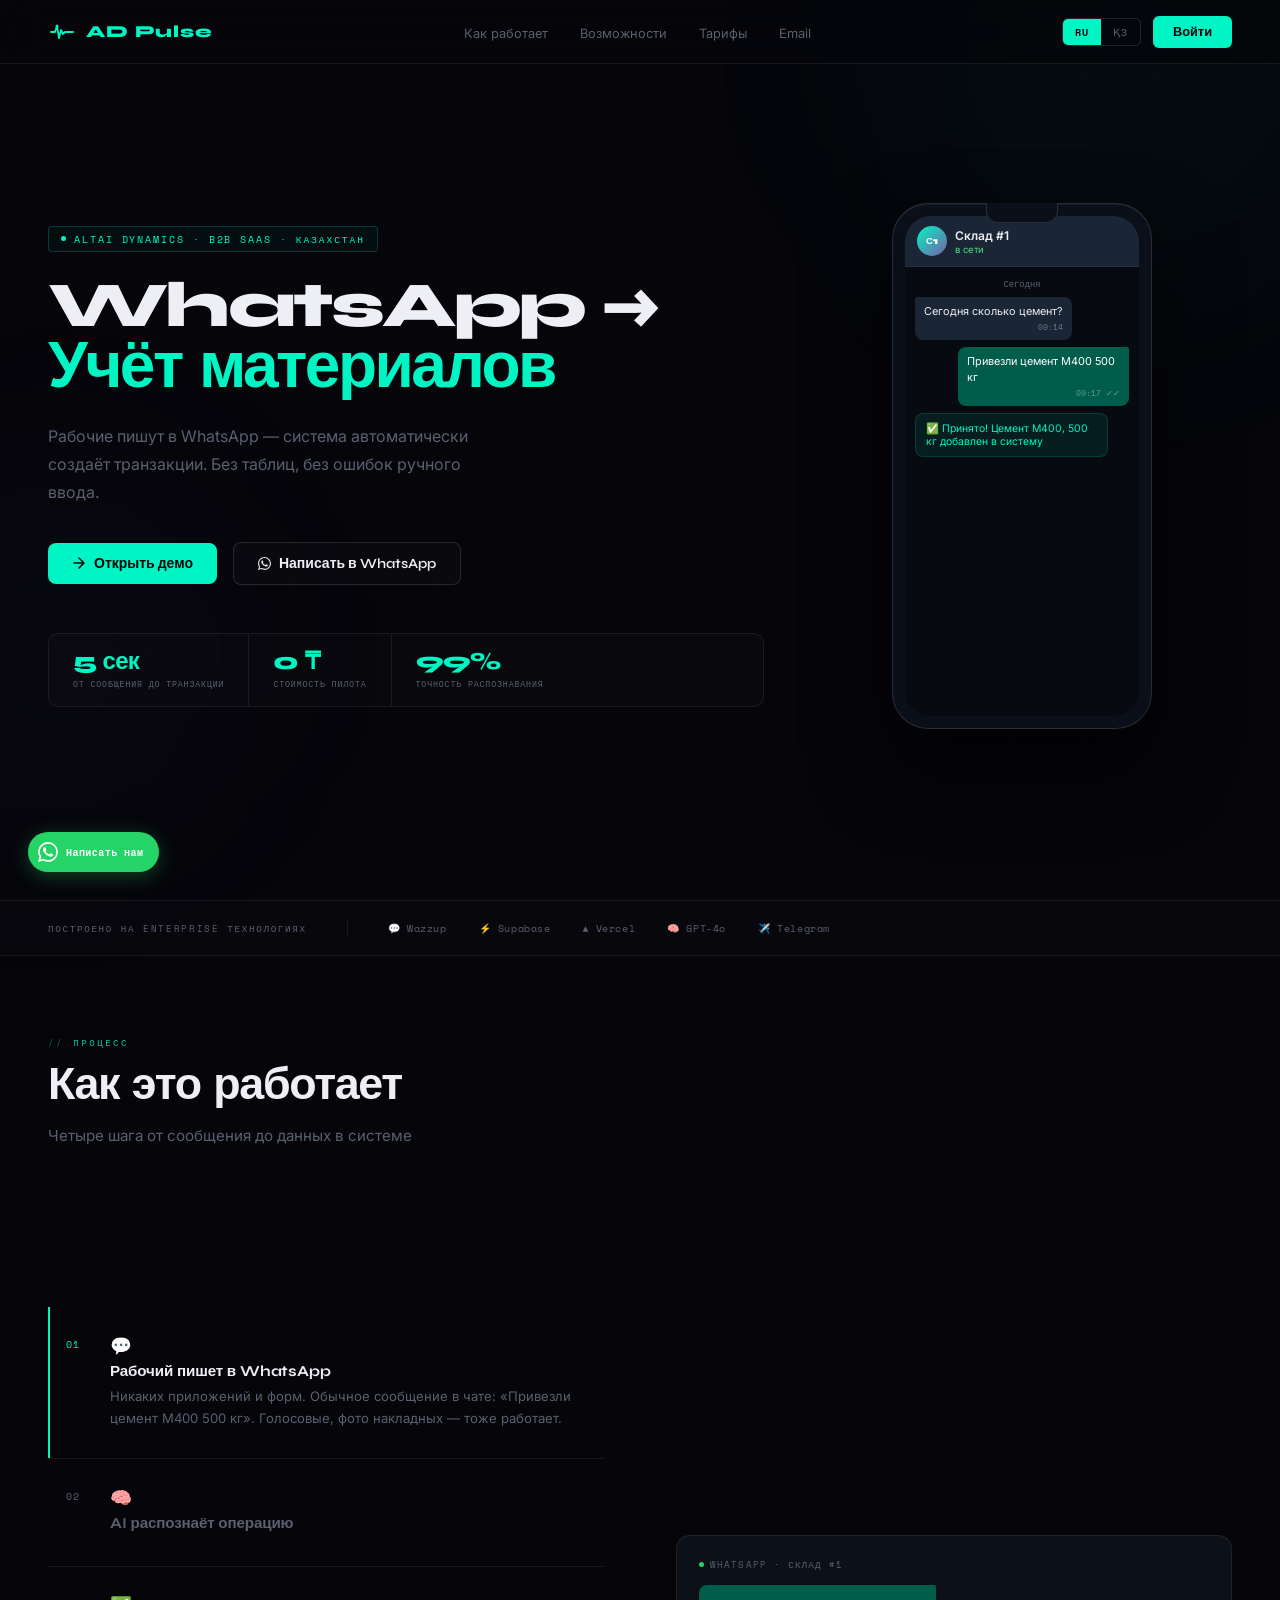
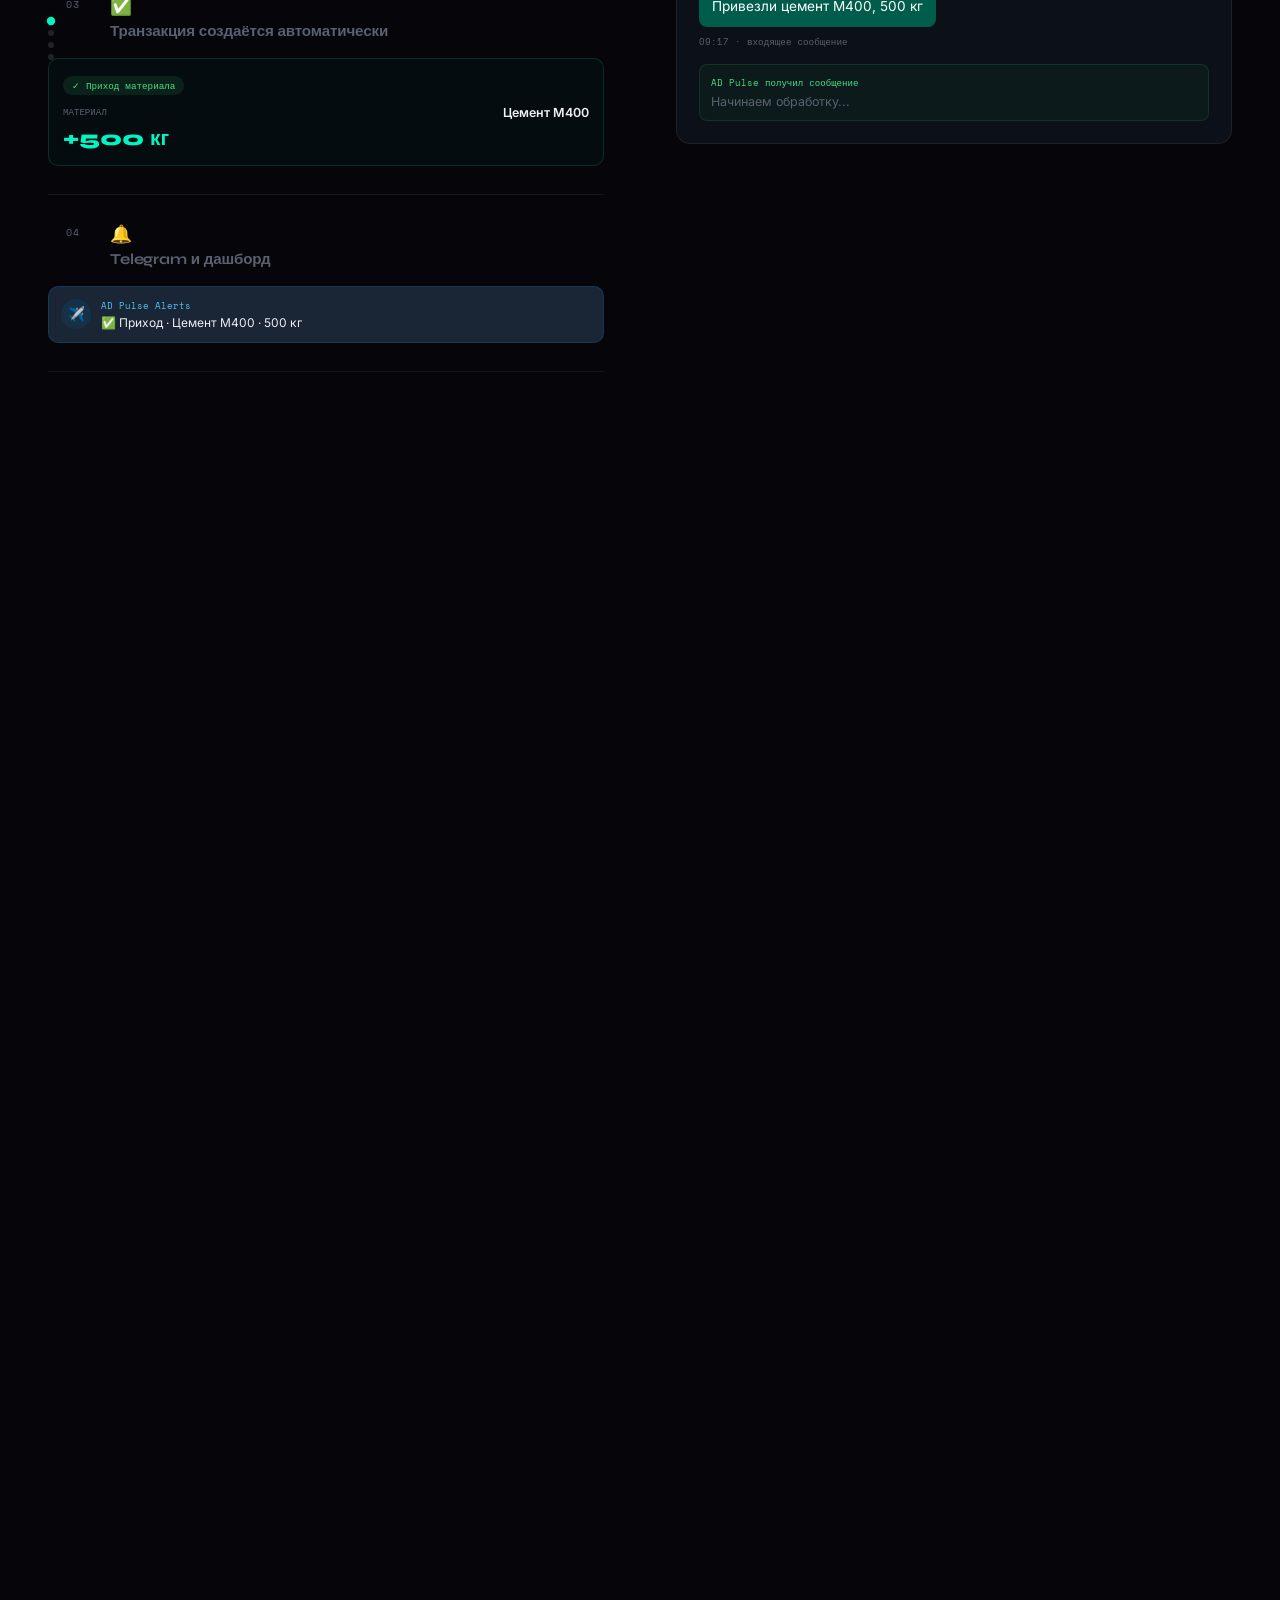
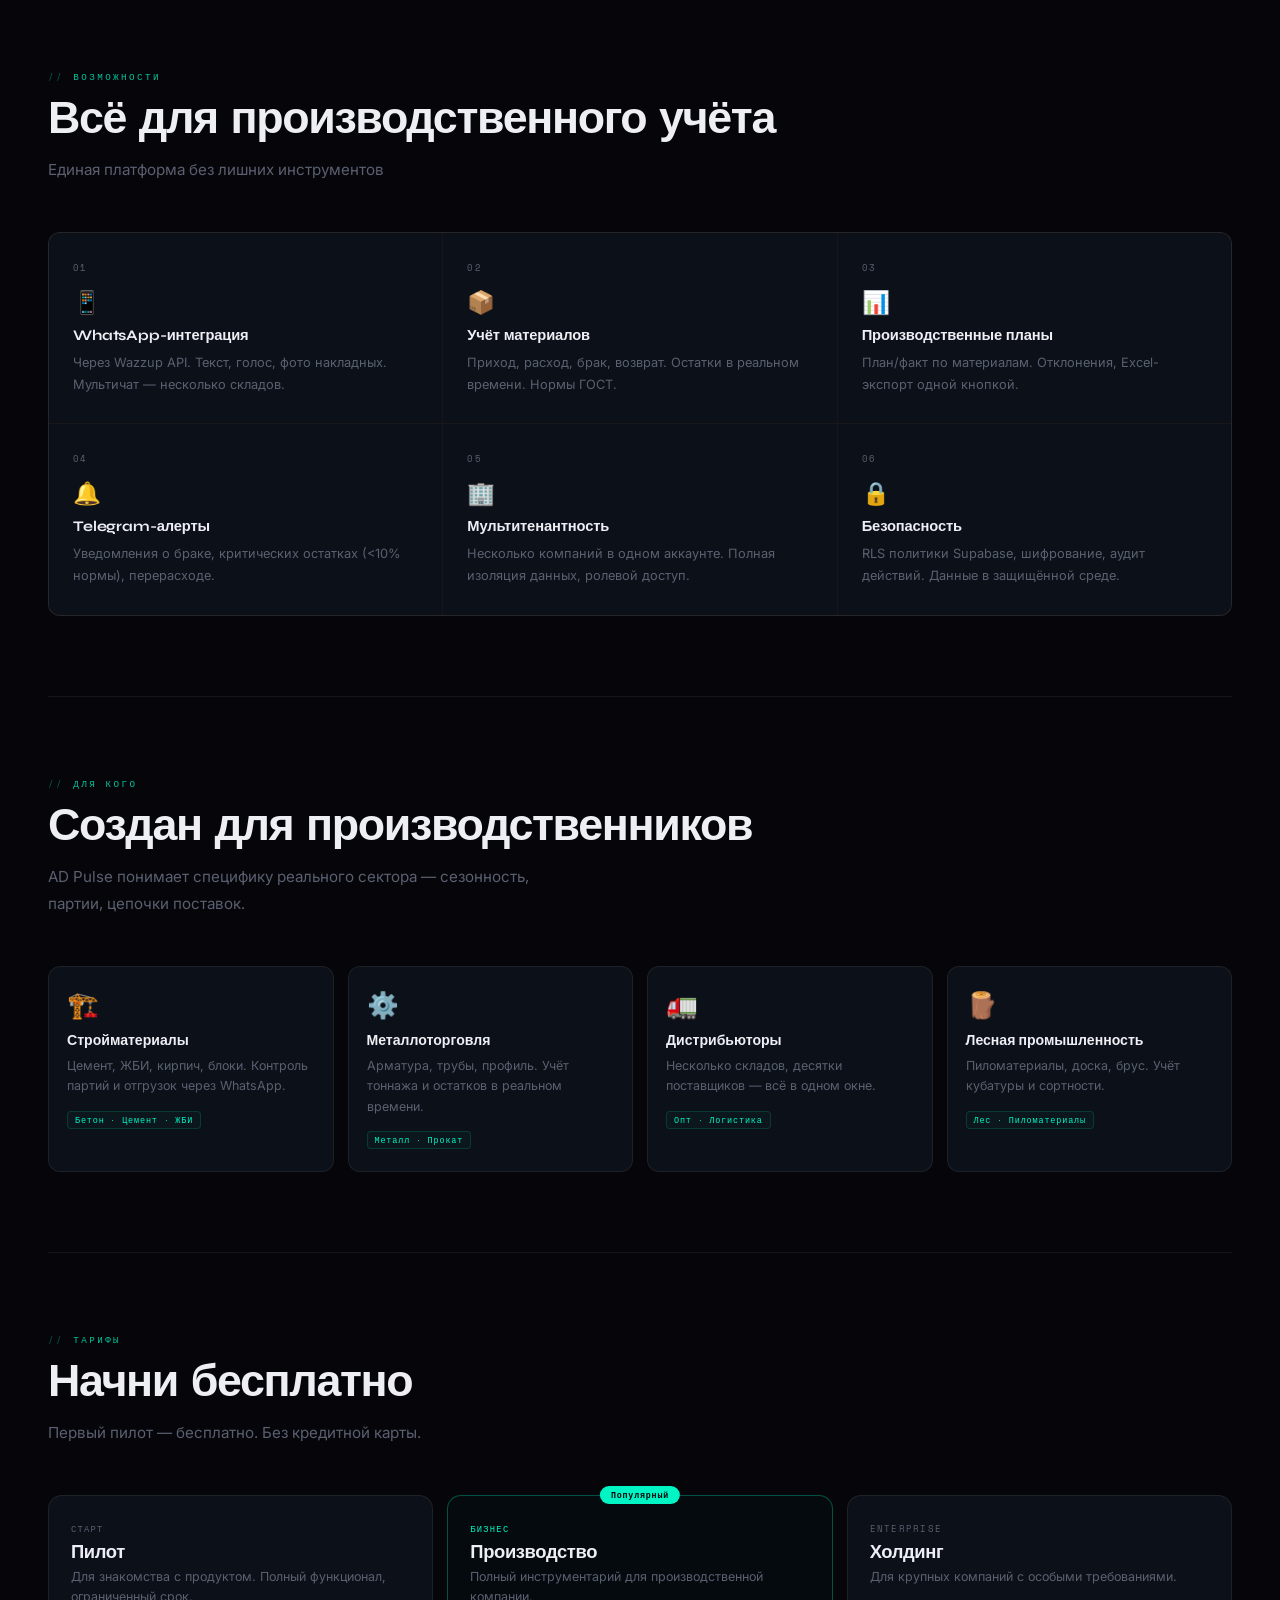
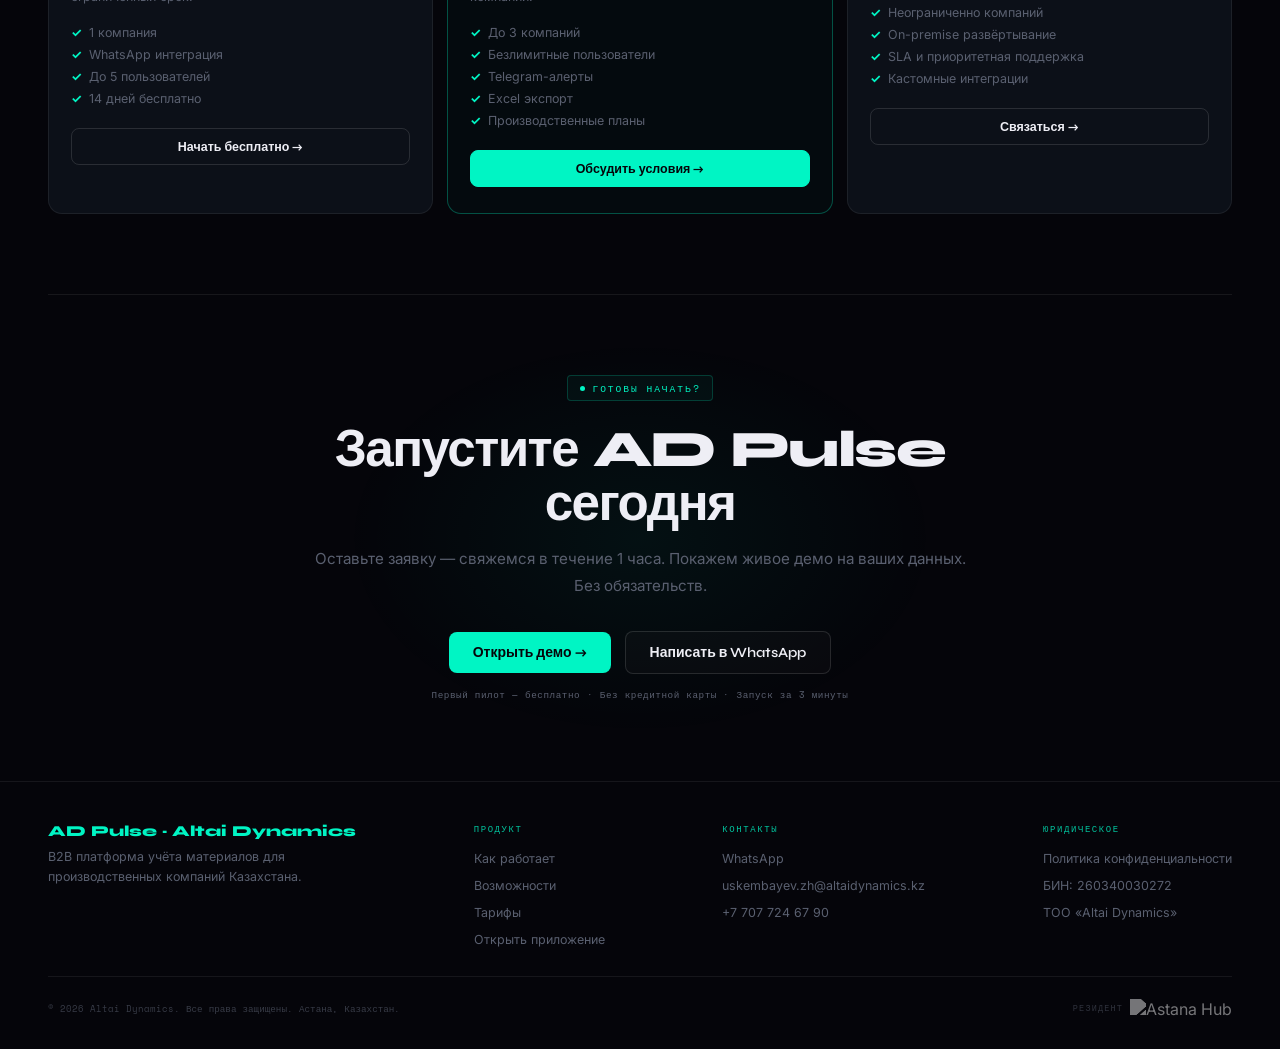
==== index.html @ 4cf6963e "Update index.html" ====
<!DOCTYPE html>
<html lang="ru" id="html-root">
<head>
<meta charset="UTF-8">
<meta name="viewport" content="width=device-width, initial-scale=1.0">
<title>AD Pulse — Учёт материалов через WhatsApp</title>
<meta name="description" content="AD Pulse — автоматический учёт материалов через WhatsApp для заводов, цехов и складов Казахстана.">
<link rel="icon" type="image/svg+xml" href="logo.svg">
<link rel="preconnect" href="https://fonts.googleapis.com">
<link href="https://fonts.googleapis.com/css2?family=Syne:wght@400;600;700;800&family=Space+Mono:wght@400;700&family=Inter:wght@300;400;500;600&family=Noto+Sans:wght@400;700;900&display=swap" rel="stylesheet">
<style>
*,*::before,*::after{box-sizing:border-box;margin:0;padding:0}
:root{
  --bg:#05050a;--bg2:#0c1018;--bg3:#111820;
  --accent:#00f5c4;--purple:#7b5ea7;
  --text:#eeeef5;--muted:#5a6070;
  --border:rgba(255,255,255,0.07);--border2:rgba(255,255,255,0.12);
}
html{scroll-behavior:smooth}
body{background:var(--bg);color:var(--text);font-family:'Inter',sans-serif;overflow-x:hidden}
.bg-grid{position:fixed;inset:0;z-index:0;pointer-events:none;background-image:linear-gradient(rgba(255,255,255,0.007) 1px,transparent 1px),linear-gradient(90deg,rgba(255,255,255,0.007) 1px,transparent 1px);background-size:72px 72px}
.orb{position:fixed;border-radius:50%;pointer-events:none;z-index:0;filter:blur(100px)}
.orb1{width:700px;height:700px;background:radial-gradient(circle,rgba(0,245,196,0.05),transparent 70%);top:-300px;right:-200px}
.orb2{width:500px;height:500px;background:radial-gradient(circle,rgba(123,94,167,0.06),transparent 70%);bottom:0;left:-200px}

/* NAV */
nav{position:fixed;top:0;left:0;right:0;z-index:100;height:64px;display:flex;align-items:center;justify-content:space-between;padding:0 48px;backdrop-filter:blur(24px);background:rgba(5,5,10,0.8);border-bottom:1px solid var(--border)}
.nav-logo{display:flex;align-items:center;gap:10px;text-decoration:none}
.nav-logo svg{width:28px;height:28px;flex-shrink:0}
.nav-logo-text{font-family:'Syne',sans-serif;font-weight:800;font-size:1.05rem;letter-spacing:0.05em;color:var(--accent)}
.nav-links{display:flex;align-items:center;gap:32px;list-style:none}
.nav-links a{color:var(--muted);font-size:0.8rem;text-decoration:none;transition:color 0.2s}
.nav-links a:hover{color:var(--text)}
.nav-right{display:flex;align-items:center;gap:12px}
.lang-toggle{display:flex;border:1px solid var(--border2);overflow:hidden;border-radius:6px}
.lang-btn{padding:5px 12px;font-family:'Space Mono',monospace;font-size:0.65rem;color:var(--muted);cursor:pointer;transition:all 0.2s;background:none;border:none;letter-spacing:0.08em}
.lang-btn.active{background:var(--accent);color:var(--bg);font-weight:700}
.nav-cta{background:var(--accent);color:var(--bg);padding:8px 20px;font-family:'Syne',sans-serif;font-size:0.8rem;font-weight:700;text-decoration:none;border-radius:6px;transition:all 0.2s}
.nav-cta:hover{background:#00e8ba}
.burger{display:none;flex-direction:column;gap:5px;background:none;border:none;cursor:pointer;padding:4px}
.burger span{display:block;width:20px;height:1.5px;background:var(--text)}
.mob-nav{display:none;position:fixed;inset:0;background:rgba(5,5,10,0.98);z-index:200;flex-direction:column;align-items:center;justify-content:center;gap:2rem;backdrop-filter:blur(20px)}
.mob-nav.open{display:flex}
.mob-nav a{font-family:'Syne',sans-serif;font-weight:700;font-size:1.5rem;color:var(--text);text-decoration:none}
.mob-close{position:absolute;top:20px;right:20px;background:none;border:none;color:var(--muted);font-size:1.2rem;cursor:pointer}

/* HERO */
.hero{position:relative;z-index:1;min-height:100vh;display:grid;grid-template-columns:1fr 420px;align-items:center;gap:48px;padding:80px 48px 48px;max-width:1280px;margin:0 auto}
.hero-badge{display:inline-flex;align-items:center;gap:8px;border:1px solid rgba(0,245,196,0.2);padding:5px 12px;background:rgba(0,245,196,0.04);margin-bottom:24px;font-family:'Space Mono',monospace;font-size:0.6rem;letter-spacing:0.2em;text-transform:uppercase;color:var(--accent);border-radius:4px}
.badge-dot{width:5px;height:5px;border-radius:50%;background:var(--accent);animation:bdot 2s infinite;flex-shrink:0}
@keyframes bdot{0%,100%{opacity:1;transform:scale(1)}50%{opacity:0.3;transform:scale(0.6)}}
.hero-title{font-family:'Syne',sans-serif;font-weight:800;font-size:clamp(2.8rem,5vw,5.5rem);line-height:0.95;letter-spacing:-0.04em;margin-bottom:24px}
.hero-title .t1{display:block;color:var(--text)}
.hero-title .t2{display:block;color:var(--accent)}
.hero-sub{font-size:1rem;line-height:1.75;color:var(--muted);max-width:460px;margin-bottom:36px}
.hero-actions{display:flex;align-items:center;gap:16px;flex-wrap:wrap;margin-bottom:48px}
.btn-p{display:inline-flex;align-items:center;gap:8px;background:var(--accent);color:var(--bg);padding:12px 24px;font-family:'Syne',sans-serif;font-size:0.875rem;font-weight:700;text-decoration:none;border-radius:8px;transition:all 0.25s}
.btn-p:hover{background:#00e8ba;transform:translateY(-2px);box-shadow:0 12px 30px rgba(0,245,196,0.2)}
.btn-s{display:inline-flex;align-items:center;gap:8px;border:1px solid var(--border2);color:var(--text);padding:12px 24px;font-family:'Syne',sans-serif;font-size:0.875rem;font-weight:600;text-decoration:none;border-radius:8px;transition:all 0.25s;background:rgba(255,255,255,0.02)}
.btn-s:hover{border-color:var(--accent);color:var(--accent)}
.hero-stats{display:flex;border:1px solid var(--border);border-radius:10px;overflow:hidden;background:rgba(255,255,255,0.015)}
.h-stat{padding:16px 24px;border-right:1px solid var(--border)}
.h-stat:last-child{border-right:none}
.h-stat-v{font-family:'Syne',sans-serif;font-size:1.5rem;font-weight:800;color:var(--accent);line-height:1;letter-spacing:-0.03em}
.h-stat-l{font-family:'Space Mono',monospace;font-size:0.52rem;color:var(--muted);letter-spacing:0.1em;text-transform:uppercase;margin-top:4px}

/* PHONE */
.phone-wrap{display:flex;justify-content:center;align-items:center}
.phone{width:260px;background:#0a0f1a;border:1.5px solid rgba(255,255,255,0.12);border-radius:36px;padding:12px;box-shadow:0 40px 80px rgba(0,0,0,0.6),inset 0 1px 0 rgba(255,255,255,0.05);position:relative}
.phone::before{content:'';position:absolute;top:-1px;left:50%;transform:translateX(-50%);width:72px;height:20px;background:#0a0f1a;border-radius:0 0 12px 12px;border:1.5px solid rgba(255,255,255,0.12);border-top:none;z-index:10}
.phone-inner{height:500px;background:#0a0f1a;border-radius:26px;overflow:hidden;display:flex;flex-direction:column}
.wa-hdr{background:#1a2535;padding:10px 12px;display:flex;align-items:center;gap:8px;border-bottom:1px solid rgba(255,255,255,0.06);flex-shrink:0}
.wa-ava{width:30px;height:30px;border-radius:50%;background:linear-gradient(135deg,var(--accent),var(--purple));display:flex;align-items:center;justify-content:center;font-family:'Syne',sans-serif;font-weight:800;font-size:0.6rem;color:#fff;flex-shrink:0}
.wa-nm{font-size:0.75rem;font-weight:600;color:var(--text)}
.wa-st{font-size:0.6rem;color:#4ade80;margin-top:1px}
.wa-bdy{flex:1;padding:10px;display:flex;flex-direction:column;gap:7px;background:#070b11;overflow:hidden}
.wa-dt{text-align:center;font-size:0.55rem;color:var(--muted);font-family:'Space Mono',monospace}
.wa-m{max-width:80%;padding:7px 9px;border-radius:8px;font-size:0.68rem;line-height:1.4}
.wa-m.in{background:#1a2535;color:var(--text);border-radius:2px 8px 8px 8px;align-self:flex-start}
.wa-m.out{background:#005c4b;color:#fff;border-radius:8px 2px 8px 8px;align-self:flex-end}
.wa-mt{font-size:0.5rem;color:rgba(255,255,255,0.4);text-align:right;margin-top:3px;font-family:'Space Mono',monospace}
.wa-typing{display:flex;align-items:center;gap:3px;padding:7px 9px;background:#1a2535;border-radius:2px 8px 8px 8px;width:44px;align-self:flex-start}
.wa-typing span{width:4px;height:4px;border-radius:50%;background:var(--muted);animation:typ 1.2s infinite}
.wa-typing span:nth-child(2){animation-delay:.2s}
.wa-typing span:nth-child(3){animation-delay:.4s}
@keyframes typ{0%,60%,100%{transform:translateY(0);opacity:0.4}30%{transform:translateY(-3px);opacity:1}}
.wa-reply{background:rgba(0,245,196,0.08);border:1px solid rgba(0,245,196,0.15);border-radius:8px;padding:8px 10px;align-self:flex-start;max-width:90%;font-size:0.65rem;color:var(--accent)}

/* TECH */
.tech-strip{position:relative;z-index:1;border-top:1px solid var(--border);border-bottom:1px solid var(--border);padding:18px 48px;background:rgba(255,255,255,0.01);display:flex;align-items:center;gap:40px;flex-wrap:wrap}
.tech-lbl{font-family:'Space Mono',monospace;font-size:0.58rem;color:var(--muted);letter-spacing:0.18em;text-transform:uppercase;white-space:nowrap;flex-shrink:0}
.tech-divider{width:1px;height:18px;background:var(--border);flex-shrink:0}
.tech-items{display:flex;align-items:center;gap:32px;flex-wrap:wrap}
.tech-item{font-family:'Space Mono',monospace;font-size:0.62rem;color:var(--muted);letter-spacing:0.06em;transition:color 0.2s;display:flex;align-items:center;gap:6px}
.tech-item:hover{color:var(--text)}

/* SECTIONS */
.sec{position:relative;z-index:1;padding:80px 48px}
.sec-wrap{max-width:1280px;margin:0 auto}
.eyebrow{font-family:'Space Mono',monospace;font-size:0.58rem;letter-spacing:0.26em;text-transform:uppercase;color:var(--accent);margin-bottom:12px;opacity:0.8}
.eyebrow::before{content:'// ';opacity:0.5}
.sec-title{font-family:'Syne',sans-serif;font-weight:800;font-size:clamp(1.8rem,3.5vw,3rem);line-height:1.05;letter-spacing:-0.03em;margin-bottom:14px}
.sec-sub{color:var(--muted);font-size:0.95rem;line-height:1.8;max-width:500px;margin-bottom:48px}
hr.dv{border:none;border-top:1px solid var(--border);margin:0 48px}

/* STORY */
.story-outer{position:relative}
.story-sticky-wrap{position:sticky;top:0;height:100vh;display:flex;align-items:center;overflow:hidden}
.story-grid{display:grid;grid-template-columns:1fr 1fr;gap:72px;align-items:center;width:100%;max-width:1280px;margin:0 auto;padding:0 48px}
.story-steps{}
.s-step{padding:28px 0;border-bottom:1px solid var(--border);cursor:pointer;position:relative;transition:all 0.3s}
.s-step::before{content:'';position:absolute;left:0;top:0;bottom:0;width:2px;background:var(--accent);transform:scaleY(0);transition:transform 0.4s cubic-bezier(0.16,1,0.3,1);transform-origin:top}
.s-step.active::before{transform:scaleY(1)}
.s-step-hdr{display:flex;gap:16px;padding-left:18px}
.s-num{font-family:'Space Mono',monospace;font-size:0.6rem;color:var(--muted);letter-spacing:0.14em;margin-top:2px;transition:color 0.3s;min-width:28px}
.s-step.active .s-num{color:var(--accent)}
.s-icon{font-size:1.1rem;margin-bottom:6px}
.s-title{font-family:'Syne',sans-serif;font-weight:700;font-size:0.95rem;margin-bottom:6px;color:var(--muted);transition:color 0.3s;letter-spacing:-0.01em}
.s-step.active .s-title{color:var(--text)}
.s-desc{font-size:0.82rem;line-height:1.65;color:var(--muted);max-height:0;overflow:hidden;transition:max-height 0.4s ease,opacity 0.3s;opacity:0}
.s-step.active .s-desc{max-height:120px;opacity:1}
/* progress bar */
.story-progress{position:absolute;left:48px;top:50%;transform:translateY(-50%);display:flex;flex-direction:column;gap:6px}
.sp-dot{width:6px;height:6px;border-radius:50%;background:var(--border2);transition:all 0.4s;cursor:pointer}
.sp-dot.active{background:var(--accent);transform:scale(1.4)}

.story-vis{position:relative}
.vis-card{background:var(--bg2);border:1px solid var(--border);border-radius:14px;padding:22px;display:none;animation:cIn 0.4s cubic-bezier(0.16,1,0.3,1)}
.vis-card.active{display:block}
@keyframes cIn{from{opacity:0;transform:translateY(12px)}to{opacity:1;transform:translateY(0)}}
.vc-label{font-family:'Space Mono',monospace;font-size:0.58rem;color:var(--muted);letter-spacing:0.12em;text-transform:uppercase;margin-bottom:14px;display:flex;align-items:center;gap:6px}
.vc-label::before{content:'';width:5px;height:5px;border-radius:50%;background:#25D366;flex-shrink:0}
.msg-bubble{background:#005c4b;color:#fff;padding:11px 13px;border-radius:8px 2px 8px 8px;font-size:0.85rem;line-height:1.5;display:inline-block;margin-bottom:8px}
.msg-meta{font-family:'Space Mono',monospace;font-size:0.58rem;color:var(--muted)}
.ai-bar-wrap{margin:14px 0}
.ai-bar-lbl{font-family:'Space Mono',monospace;font-size:0.58rem;color:var(--muted);letter-spacing:0.1em;margin-bottom:7px}
.ai-bar{height:3px;background:var(--border);border-radius:2px;overflow:hidden}
.ai-fill{height:100%;background:var(--accent);border-radius:2px;animation:afill 1.5s ease-out forwards}
@keyframes afill{from{width:0}to{width:87%}}
.ai-fields{display:flex;flex-direction:column;gap:7px;margin-top:14px}
.ai-f{display:flex;align-items:center;justify-content:space-between;padding:7px 11px;background:rgba(0,245,196,0.04);border:1px solid rgba(0,245,196,0.1);border-radius:6px}
.ai-fl{font-family:'Space Mono',monospace;font-size:0.58rem;color:var(--muted);letter-spacing:0.07em}
.ai-fv{font-size:0.72rem;font-weight:600;color:var(--accent);display:flex;align-items:center;gap:5px}
.ck{color:#4ade80;font-size:0.65rem}
.tx-box{background:rgba(0,245,196,0.03);border:1px solid rgba(0,245,196,0.15);border-radius:10px;padding:14px;margin-top:12px}
.tx-badge{display:inline-flex;align-items:center;gap:5px;background:rgba(74,222,128,0.1);color:#4ade80;font-family:'Space Mono',monospace;font-size:0.58rem;padding:3px 9px;border-radius:100px;margin-bottom:10px}
.tx-row{display:flex;align-items:center;justify-content:space-between;margin-bottom:7px}
.tx-l{font-family:'Space Mono',monospace;font-size:0.57rem;color:var(--muted);letter-spacing:0.07em;text-transform:uppercase}
.tx-v{font-size:0.78rem;font-weight:600;color:var(--text)}
.tx-qty{font-family:'Syne',sans-serif;font-size:1.3rem;font-weight:800;color:var(--accent);margin-top:8px}
.tg-box{background:#1a2535;border:1px solid rgba(0,136,204,0.2);border-radius:10px;padding:12px;display:flex;gap:10px;align-items:flex-start;margin-bottom:14px}
.tg-ico{width:32px;height:32px;border-radius:50%;background:rgba(0,136,204,0.12);display:flex;align-items:center;justify-content:center;font-size:0.9rem;flex-shrink:0}
.tg-from{font-family:'Space Mono',monospace;font-size:0.57rem;color:#4fc3f7;margin-bottom:3px}
.tg-txt{font-size:0.75rem;line-height:1.5;color:var(--text)}
.dash-box{background:var(--bg3);border:1px solid var(--border);border-radius:10px;padding:13px;display:flex;align-items:center;justify-content:space-between}
.dash-l{font-family:'Space Mono',monospace;font-size:0.57rem;color:var(--muted);letter-spacing:0.07em}
.dash-d{font-size:0.65rem;color:#4ade80;margin-top:2px;font-family:'Space Mono',monospace}
.dash-v{font-family:'Syne',sans-serif;font-size:1.3rem;font-weight:800;color:var(--accent)}

/* FEATURES */
.feat-grid{display:grid;grid-template-columns:repeat(3,1fr);gap:1px;background:var(--border);border:1px solid var(--border);border-radius:12px;overflow:hidden;margin-top:48px}
.feat-card{background:var(--bg2);padding:28px 24px;transition:background 0.3s}
.feat-card:hover{background:rgba(0,245,196,0.025)}
.feat-card:hover .feat-title{color:var(--accent)}
.feat-n{font-family:'Space Mono',monospace;font-size:0.58rem;color:var(--muted);letter-spacing:0.14em;margin-bottom:14px}
.feat-ico{font-size:1.4rem;margin-bottom:10px}
.feat-title{font-family:'Syne',sans-serif;font-weight:700;font-size:0.92rem;margin-bottom:8px;transition:color 0.3s;letter-spacing:-0.01em}
.feat-desc{color:var(--muted);font-size:0.8rem;line-height:1.7}

/* FOR WHOM */
.fw-grid{display:grid;grid-template-columns:repeat(4,1fr);gap:14px;margin-top:48px}
.fw-card{background:var(--bg2);border:1px solid var(--border);border-radius:12px;padding:22px 18px;transition:all 0.3s}
.fw-card:hover{border-color:rgba(0,245,196,0.25);transform:translateY(-2px)}
.fw-card:hover .fw-title{color:var(--accent)}
.fw-em{font-size:1.6rem;margin-bottom:12px;display:block}
.fw-title{font-family:'Syne',sans-serif;font-weight:700;font-size:0.88rem;margin-bottom:7px;transition:color 0.3s}
.fw-desc{color:var(--muted);font-size:0.78rem;line-height:1.65;margin-bottom:10px}
.fw-tag{font-family:'Space Mono',monospace;font-size:0.53rem;color:var(--accent);letter-spacing:0.1em;border:1px solid rgba(0,245,196,0.15);display:inline-block;padding:2px 7px;border-radius:4px;background:rgba(0,245,196,0.03)}

/* PRICING */
.pricing-grid{display:grid;grid-template-columns:repeat(3,1fr);gap:14px;margin-top:48px}
.plan{background:var(--bg2);border:1px solid var(--border);border-radius:14px;padding:26px 22px;transition:all 0.3s;position:relative}
.plan.feat{border-color:rgba(0,245,196,0.3);background:rgba(0,245,196,0.025)}
.plan-tag{font-family:'Space Mono',monospace;font-size:0.55rem;letter-spacing:0.14em;text-transform:uppercase;color:var(--muted);margin-bottom:6px}
.plan-tag.ac{color:var(--accent)}
.plan-name{font-family:'Syne',sans-serif;font-weight:800;font-size:1.15rem;margin-bottom:4px;letter-spacing:-0.02em}
.plan-desc{color:var(--muted);font-size:0.78rem;line-height:1.6;margin-bottom:18px}
.plan-feats{display:flex;flex-direction:column;gap:7px;margin-bottom:22px}
.plan-feat{display:flex;align-items:center;gap:7px;font-size:0.78rem;color:var(--muted)}
.plan-feat::before{content:'✓';color:var(--accent);font-weight:700;flex-shrink:0}
.plan-btn{display:block;text-align:center;padding:10px 18px;font-family:'Syne',sans-serif;font-size:0.78rem;font-weight:700;text-decoration:none;border-radius:8px;transition:all 0.25s;border:1px solid var(--border2);color:var(--text)}
.plan-btn:hover{border-color:var(--accent);color:var(--accent)}
.plan.feat .plan-btn{background:var(--accent);color:var(--bg);border-color:var(--accent)}
.plan.feat .plan-btn:hover{background:#00e8ba}
.plan-badge{position:absolute;top:-10px;left:50%;transform:translateX(-50%);background:var(--accent);color:var(--bg);font-family:'Space Mono',monospace;font-size:0.52rem;font-weight:700;padding:3px 11px;border-radius:100px;letter-spacing:0.1em;white-space:nowrap}

/* CTA */
.cta-sec{position:relative;z-index:1;padding:80px 48px;text-align:center}
.cta-glow{position:absolute;top:50%;left:50%;transform:translate(-50%,-50%);width:600px;height:400px;background:radial-gradient(ellipse,rgba(0,245,196,0.05),transparent 70%);pointer-events:none}
.cta-inner{max-width:680px;margin:0 auto;position:relative;z-index:1}
.cta-title{font-family:'Syne',sans-serif;font-weight:800;font-size:clamp(1.8rem,4vw,3.2rem);line-height:1.05;letter-spacing:-0.03em;margin-bottom:14px}
.cta-sub{color:var(--muted);font-size:0.95rem;line-height:1.8;margin-bottom:32px}
.cta-acts{display:flex;align-items:center;justify-content:center;gap:14px;flex-wrap:wrap}
.cta-note{font-family:'Space Mono',monospace;font-size:0.58rem;color:var(--muted);margin-top:14px;letter-spacing:0.06em;opacity:0.7}

/* FOOTER */
footer{position:relative;z-index:1;border-top:1px solid var(--border);padding:40px 48px 32px}
.ft-top{display:flex;justify-content:space-between;flex-wrap:wrap;gap:28px;margin-bottom:28px}
.ft-brand .ft-logo{font-family:'Syne',sans-serif;font-weight:800;font-size:0.95rem;color:var(--accent);margin-bottom:7px}
.ft-brand p{font-size:0.78rem;color:var(--muted);line-height:1.6;max-width:260px}
.ft-col-t{font-family:'Space Mono',monospace;font-size:0.56rem;color:var(--accent);letter-spacing:0.18em;text-transform:uppercase;margin-bottom:12px;opacity:0.8}
.ft-lks{display:flex;flex-direction:column;gap:7px;list-style:none}
.ft-lks a{color:var(--muted);font-size:0.78rem;text-decoration:none;transition:color 0.2s}
.ft-lks a:hover{color:var(--text)}
.ft-bot{display:flex;align-items:center;justify-content:space-between;flex-wrap:wrap;gap:10px;border-top:1px solid var(--border);padding-top:22px}
.ft-copy{font-family:'Space Mono',monospace;font-size:0.58rem;color:var(--muted);opacity:0.6}
.ft-hub{display:flex;align-items:center;gap:7px}
.ft-hub-l{font-family:'Space Mono',monospace;font-size:0.53rem;color:var(--muted);letter-spacing:0.14em;text-transform:uppercase;opacity:0.5}
.ft-hub img{height:18px;opacity:0.45;filter:brightness(0) invert(1)}

/* WA FLOAT */
.wa-float{position:fixed;bottom:28px;left:28px;z-index:500;display:flex;align-items:center;gap:8px;background:#25D366;border-radius:100px;padding:10px 16px 10px 10px;text-decoration:none;box-shadow:0 4px 20px rgba(37,211,102,0.3);transition:all 0.3s}
.wa-float:hover{transform:scale(1.04)}
.wa-float svg{width:20px;height:20px;fill:#fff;flex-shrink:0}
.wa-float span{font-family:'Space Mono',monospace;font-size:0.63rem;font-weight:700;color:#fff;letter-spacing:0.04em}

/* EXIT */
.exit-ov{position:fixed;inset:0;background:rgba(0,0,0,0.8);z-index:900;display:none;align-items:center;justify-content:center;padding:24px;backdrop-filter:blur(16px)}
.exit-ov.show{display:flex}
.exit-box{background:var(--bg2);border:1px solid rgba(0,245,196,0.2);border-radius:16px;padding:32px;max-width:380px;width:100%;position:relative;box-shadow:0 40px 80px rgba(0,0,0,0.6)}
.exit-x{position:absolute;top:14px;right:14px;background:none;border:none;color:var(--muted);font-size:1.1rem;cursor:pointer}
.exit-em{font-size:1.8rem;margin-bottom:10px;display:block}
.exit-title{font-family:'Syne',sans-serif;font-weight:800;font-size:1.2rem;margin-bottom:7px;letter-spacing:-0.02em}
.exit-desc{color:var(--muted);font-size:0.85rem;line-height:1.65;margin-bottom:22px}
.exit-wa{display:flex;align-items:center;justify-content:center;gap:8px;background:#25D366;color:#fff;padding:11px 22px;font-family:'Syne',sans-serif;font-weight:700;font-size:0.85rem;text-decoration:none;border-radius:8px;width:100%;margin-bottom:9px}
.exit-wa:hover{background:#1fba58}
.exit-skip{font-family:'Space Mono',monospace;font-size:0.58rem;color:var(--muted);cursor:pointer;text-align:center;display:block;transition:color 0.2s;letter-spacing:0.08em;background:none;border:none;width:100%;padding:7px}

/* REVEAL */
.reveal{opacity:0;transform:translateY(18px);transition:opacity 0.7s,transform 0.7s}
.reveal.visible{opacity:1;transform:translateY(0)}

/* KAZAKH FONT — Noto Sans handles Kazakh chars perfectly */
.lang-kz .hero-title,
.lang-kz .sec-title,
.lang-kz .cta-title,
.lang-kz .feat-title,
.lang-kz .fw-title,
.lang-kz .s-title,
.lang-kz .plan-name,
.lang-kz .exit-title,
.lang-kz .btn-p,
.lang-kz .btn-s,
.lang-kz .nav-cta{
  font-family:'Noto Sans',sans-serif;
  font-weight:900;
  letter-spacing:-0.02em;
}

/* RESPONSIVE */
@media(max-width:1100px){
  .hero{grid-template-columns:1fr;min-height:auto;padding-top:100px}
  .phone-wrap{display:none}
}
@media(max-width:900px){
  nav{padding:0 20px}
  .nav-links,.nav-cta,.lang-toggle{display:none}
  .burger{display:flex}
  .hero,.sec,.cta-sec{padding-left:20px;padding-right:20px}
  hr.dv{margin:0 20px}
  .tech-strip{padding:14px 20px;flex-wrap:wrap;gap:12px}
  #story-scroll-zone{height:auto!important}
  .story-sticky-wrap{position:static;height:auto;padding:0 20px 40px}
  .story-grid{grid-template-columns:1fr;gap:0;padding:0}
  .story-vis{display:none}
  .story-progress{display:none}
  .mob-vis-inline{display:none}
  .s-step.active .mob-vis-inline{display:block}
  .feat-grid{grid-template-columns:1fr 1fr}
  .fw-grid{grid-template-columns:1fr 1fr}
  .pricing-grid{grid-template-columns:1fr}
  footer{padding:28px 20px}
  .ft-top{flex-direction:column}
  .ft-bot{flex-direction:column;text-align:center}
  .hero-stats{width:100%}
  /* Mobile font sizes */
  .hero-title{font-size:2.4rem;line-height:1}
  .sec-title{font-size:1.6rem}
  .cta-title{font-size:1.6rem}
  .hero-sub{font-size:0.9rem}
  .hero-badge{font-size:0.5rem;letter-spacing:0.14em}
  .cta-acts{flex-direction:column;align-items:stretch}
  .cta-acts a{text-align:center;justify-content:center}
}
@media(max-width:600px){
  .hero{padding:80px 20px 40px}
  .hero-stats{flex-direction:column}
  .h-stat{border-right:none;border-bottom:1px solid var(--border)}
  .h-stat:last-child{border-bottom:none}
  .feat-grid,.fw-grid{grid-template-columns:1fr}
  .tech-items{gap:18px}
  .wa-float span{display:none}
  .wa-float{padding:11px;border-radius:50%}
  .pricing-grid{grid-template-columns:1fr}
  .hero-title{font-size:2rem}
  .hero-actions{flex-direction:column;align-items:stretch}
  .hero-actions a{text-align:center;justify-content:center}
}
</style>
</head>
<body>
<div class="bg-grid"></div>
<div class="orb orb1"></div>
<div class="orb orb2"></div>

<!-- NAV -->
<nav id="navbar">
  <a href="#" class="nav-logo">
    <svg viewBox="0 0 28 28" fill="none"><rect width="28" height="28" rx="7" fill="#05050a"/><polyline points="3,14 7,14 9,8 11,20 13,12 15,16 17,14 25,14" stroke="#00f5c4" stroke-width="1.8" stroke-linecap="round" stroke-linejoin="round"/><circle cx="9" cy="8" r="1.5" fill="#00f5c4"/></svg>
    <span class="nav-logo-text">AD Pulse</span>
  </a>
  <ul class="nav-links">
    <li><a href="#how" data-i18n="nav_how">Как работает</a></li>
    <li><a href="#features" data-i18n="nav_feat">Возможности</a></li>
    <li><a href="#pricing" data-i18n="nav_price">Тарифы</a></li>
    <li><a href="mailto:uskembayev.zh@altaidynamics.kz">Email</a></li>
  </ul>
  <div class="nav-right">
    <div class="lang-toggle">
      <button class="lang-btn active" onclick="setLang('ru')">RU</button>
      <button class="lang-btn" onclick="setLang('kz')">ҚЗ</button>
    </div>
    <a href="https://pulse.altaidynamics.kz" class="nav-cta" data-i18n="nav_login">Войти</a>
  </div>
  <button class="burger" onclick="document.getElementById('mob').classList.add('open')">
    <span></span><span></span><span></span>
  </button>
</nav>

<div class="mob-nav" id="mob">
  <button class="mob-close" onclick="document.getElementById('mob').classList.remove('open')">✕</button>
  <a href="#how" onclick="document.getElementById('mob').classList.remove('open')" data-i18n="nav_how">Как работает</a>
  <a href="#features" onclick="document.getElementById('mob').classList.remove('open')" data-i18n="nav_feat">Возможности</a>
  <a href="#pricing" onclick="document.getElementById('mob').classList.remove('open')" data-i18n="nav_price">Тарифы</a>
  <a href="https://pulse.altaidynamics.kz" data-i18n="nav_login">Войти</a>
</div>

<!-- HERO -->
<section class="hero" id="home">
  <div>
    <div class="hero-badge"><span class="badge-dot"></span><span data-i18n="badge">Altai Dynamics · B2B SaaS · Казахстан</span></div>
    <h1 class="hero-title">
      <span class="t1" data-i18n="h1">WhatsApp →</span>
      <span class="t2" data-i18n="h2">Учёт материалов</span>
    </h1>
    <p class="hero-sub" data-i18n="hsub">Рабочие пишут в WhatsApp — система автоматически создаёт транзакции. Без таблиц, без ошибок ручного ввода.</p>
    <div class="hero-actions">
      <a href="https://pulse.altaidynamics.kz" class="btn-p">
        <svg width="14" height="14" viewBox="0 0 14 14" fill="none"><path d="M2 7h10M7 2l5 5-5 5" stroke="currentColor" stroke-width="1.5" stroke-linecap="round" stroke-linejoin="round"/></svg>
        <span data-i18n="hcta">Открыть демо</span>
      </a>
      <a href="https://wa.me/77071115354" class="btn-s">
        <svg width="13" height="13" viewBox="0 0 24 24" fill="currentColor"><path d="M17.472 14.382c-.297-.149-1.758-.867-2.03-.967-.273-.099-.471-.148-.67.15-.197.297-.767.966-.94 1.164-.173.199-.347.223-.644.075-.297-.15-1.255-.463-2.39-1.475-.883-.788-1.48-1.761-1.653-2.059-.173-.297-.018-.458.13-.606.134-.133.298-.347.446-.52.149-.174.198-.298.298-.497.099-.198.05-.371-.025-.52-.075-.149-.669-1.612-.916-2.207-.242-.579-.487-.5-.669-.51-.173-.008-.371-.01-.57-.01-.198 0-.52.074-.792.372-.272.297-1.04 1.016-1.04 2.479 0 1.462 1.065 2.875 1.213 3.074.149.198 2.096 3.2 5.077 4.487.709.306 1.262.489 1.694.625.712.227 1.36.195 1.871.118.571-.085 1.758-.719 2.006-1.413.248-.694.248-1.289.173-1.413-.074-.124-.272-.198-.57-.347m-5.421 7.403h-.004a9.87 9.87 0 01-5.031-1.378l-.361-.214-3.741.982.998-3.648-.235-.374a9.86 9.86 0 01-1.51-5.26c.001-5.45 4.436-9.884 9.888-9.884 2.64 0 5.122 1.03 6.988 2.898a9.825 9.825 0 012.893 6.994c-.003 5.45-4.437 9.884-9.885 9.884m8.413-18.297A11.815 11.815 0 0012.05 0C5.495 0 .16 5.335.157 11.892c0 2.096.547 4.142 1.588 5.945L.057 24l6.305-1.654a11.882 11.882 0 005.683 1.448h.005c6.554 0 11.89-5.335 11.893-11.893a11.821 11.821 0 00-3.48-8.413z"/></svg>
        <span data-i18n="hwa">Написать в WhatsApp</span>
      </a>
    </div>
    <div class="hero-stats">
      <div class="h-stat"><div class="h-stat-v">5 сек</div><div class="h-stat-l" data-i18n="s1">от сообщения до транзакции</div></div>
      <div class="h-stat"><div class="h-stat-v">0 ₸</div><div class="h-stat-l" data-i18n="s2">стоимость пилота</div></div>
      <div class="h-stat"><div class="h-stat-v">99%</div><div class="h-stat-l" data-i18n="s3">точность распознавания</div></div>
    </div>
  </div>
  <div class="phone-wrap">
    <div class="phone">
      <div class="phone-inner">
        <div class="wa-hdr">
          <div class="wa-ava">С1</div>
          <div><div class="wa-nm" data-i18n="ph_name">Склад #1</div><div class="wa-st" data-i18n="ph_status">в сети</div></div>
        </div>
        <div class="wa-bdy">
          <div class="wa-dt" data-i18n="ph_today">Сегодня</div>
          <div class="wa-m in"><span data-i18n="ph_msg1">Сегодня сколько цемент?</span><div class="wa-mt">09:14</div></div>
          <div class="wa-m out"><span data-i18n="ph_msg2">Привезли цемент М400 500 кг</span><div class="wa-mt">09:17 ✓✓</div></div>
          <div class="wa-typing" id="ph-typing"><span></span><span></span><span></span></div>
        </div>
      </div>
    </div>
  </div>
</section>

<!-- TECH -->
<div class="tech-strip">
  <span class="tech-lbl" data-i18n="tech_lbl">Построено на enterprise технологиях</span>
  <div class="tech-divider"></div>
  <div class="tech-items">
    <div class="tech-item">💬 Wazzup</div>
    <div class="tech-item">⚡ Supabase</div>
    <div class="tech-item">▲ Vercel</div>
    <div class="tech-item">🧠 GPT-4o</div>
    <div class="tech-item">✈️ Telegram</div>
  </div>
</div>

<!-- HOW -->
<section id="how" class="story-outer">
  <div style="position:relative;z-index:1;padding:80px 48px 40px;max-width:1280px;margin:0 auto">
    <div class="eyebrow" data-i18n="how_ey">Процесс</div>
    <h2 class="sec-title reveal" data-i18n="how_t">Как это работает</h2>
    <p class="sec-sub reveal" style="margin-bottom:0" data-i18n="how_s">Четыре шага от сообщения до данных в системе</p>
  </div>
  <div style="height:400vh" id="story-scroll-zone">
    <div class="story-sticky-wrap">
      <div class="story-grid">
        <div class="story-progress" id="story-dots">
          <div class="sp-dot active" onclick="goStep(0)"></div>
          <div class="sp-dot" onclick="goStep(1)"></div>
          <div class="sp-dot" onclick="goStep(2)"></div>
          <div class="sp-dot" onclick="goStep(3)"></div>
        </div>
        <div class="story-steps" id="ssteps">
        <div class="s-step active" data-step="0">
          <div class="s-step-hdr">
            <div class="s-num">01</div>
            <div>
              <div class="s-icon">💬</div>
              <div class="s-title" data-i18n="st1">Рабочий пишет в WhatsApp</div>
              <div class="s-desc" data-i18n="sd1">Никаких приложений и форм. Обычное сообщение в чате: «Привезли цемент М400 500 кг». Голосовые, фото накладных — тоже работает.</div>
            </div>
          </div>
        </div>
        <div class="s-step" data-step="1">
          <div class="s-step-hdr">
            <div class="s-num">02</div>
            <div>
              <div class="s-icon">🧠</div>
              <div class="s-title" data-i18n="st2">AI распознаёт операцию</div>
              <div class="s-desc" data-i18n="sd2">GPT-4o разбирает сообщение: тип, материал из справочника, количество. Понимает опечатки, сленг, казахский язык.</div>
            </div>
          </div>
        </div>
        <div class="s-step" data-step="2">
          <div class="s-step-hdr">
            <div class="s-num">03</div>
            <div>
              <div class="s-icon">✅</div>
              <div class="s-title" data-i18n="st3">Транзакция создаётся автоматически</div>
              <div class="s-desc" data-i18n="sd3">Высокая уверенность — мгновенно. Неуверен — просит подтверждение менеджера. Остатки в реальном времени.</div>
            </div>
          </div>
          <div class="mob-vis-inline">
            <div style="background:rgba(0,245,196,0.03);border:1px solid rgba(0,245,196,0.15);border-radius:10px;padding:14px;margin-top:12px">
              <div style="display:inline-flex;align-items:center;gap:5px;background:rgba(74,222,128,0.1);color:#4ade80;font-family:'Space Mono',monospace;font-size:0.58rem;padding:3px 9px;border-radius:100px;margin-bottom:10px">✓ Приход материала</div>
              <div style="display:flex;justify-content:space-between;margin-bottom:6px"><span style="font-family:'Space Mono',monospace;font-size:0.57rem;color:var(--muted)">МАТЕРИАЛ</span><span style="font-size:0.78rem;font-weight:600">Цемент М400</span></div>
              <div style="font-family:'Syne',sans-serif;font-size:1.3rem;font-weight:800;color:var(--accent);margin-top:6px">+500 кг</div>
            </div>
          </div>
        </div>
        <div class="s-step" data-step="3">
          <div class="s-step-hdr">
            <div class="s-num">04</div>
            <div>
              <div class="s-icon">🔔</div>
              <div class="s-title" data-i18n="st4">Telegram и дашборд</div>
              <div class="s-desc" data-i18n="sd4">Менеджер получает уведомление в Telegram. Дашборд: остатки, план/факт, алерты о критических запасах.</div>
            </div>
          </div>
          <div class="mob-vis-inline">
            <div style="background:#1a2535;border:1px solid rgba(0,136,204,0.2);border-radius:10px;padding:12px;display:flex;gap:10px;margin-top:12px">
              <div style="width:30px;height:30px;border-radius:50%;background:rgba(0,136,204,0.12);display:flex;align-items:center;justify-content:center;font-size:0.85rem;flex-shrink:0">✈️</div>
              <div><div style="font-family:'Space Mono',monospace;font-size:0.57rem;color:#4fc3f7;margin-bottom:3px">AD Pulse Alerts</div><div style="font-size:0.75rem;color:var(--text)">✅ Приход · Цемент М400 · 500 кг</div></div>
            </div>
          </div>
        </div>
      </div>
      <div class="story-vis">
        <div class="vis-card active" id="v0">
          <div class="vc-label" data-i18n="v0h">WhatsApp · Склад #1</div>
          <div class="msg-bubble" data-i18n="v0m">Привезли цемент М400, 500 кг</div>
          <div class="msg-meta" data-i18n="v0mt">09:17 · входящее сообщение</div>
          <div style="margin-top:16px;padding:11px;background:rgba(37,211,102,0.05);border:1px solid rgba(37,211,102,0.14);border-radius:8px">
            <div style="font-family:'Space Mono',monospace;font-size:0.57rem;color:#4ade80;margin-bottom:5px" data-i18n="v0r">AD Pulse получил сообщение</div>
            <div style="font-size:0.78rem;color:var(--muted)" data-i18n="v0p">Начинаем обработку...</div>
          </div>
        </div>
        <div class="vis-card" id="v1">
          <div class="vc-label" style="--dot-c:#7b5ea7">GPT-4o · Распознавание</div>
          <div class="ai-bar-wrap">
            <div class="ai-bar-lbl" data-i18n="ail">Анализирую сообщение...</div>
            <div class="ai-bar"><div class="ai-fill"></div></div>
          </div>
          <div class="ai-fields">
            <div class="ai-f"><span class="ai-fl" data-i18n="ait">Тип операции</span><span class="ai-fv" data-i18n="aitv">Приход <span class="ck">✓</span></span></div>
            <div class="ai-f"><span class="ai-fl" data-i18n="aim">Материал</span><span class="ai-fv">Цемент М400 <span class="ck">✓</span></span></div>
            <div class="ai-f"><span class="ai-fl" data-i18n="aiq">Количество</span><span class="ai-fv">500 кг <span class="ck">✓</span></span></div>
          </div>
        </div>
        <div class="vis-card" id="v2">
          <div class="vc-label" data-i18n="v2h">Транзакция создана</div>
          <div class="tx-box">
            <div class="tx-badge">✓ <span data-i18n="txd">Приход материала</span></div>
            <div class="tx-row"><span class="tx-l" data-i18n="txm">Материал</span><span class="tx-v">Цемент М400</span></div>
            <div class="tx-row"><span class="tx-l" data-i18n="txs">Источник</span><span class="tx-v">WhatsApp</span></div>
            <div class="tx-row"><span class="tx-l" data-i18n="txtt">Время</span><span class="tx-v">09:17</span></div>
            <div class="tx-qty">+500 кг</div>
          </div>
        </div>
        <div class="vis-card" id="v3">
          <div class="tg-box">
            <div class="tg-ico">✈️</div>
            <div>
              <div class="tg-from" data-i18n="tgf">AD Pulse Alerts · бот</div>
              <div class="tg-txt">✅ <strong data-i18n="tgt1">Приход</strong><br><span data-i18n="tgt2">Материал: Цемент М400<br>Количество: 500 кг · 09:17</span></div>
            </div>
          </div>
          <div class="dash-box">
            <div><div class="dash-l" data-i18n="dl">Остаток · Цемент М400</div><div class="dash-d">▲ +500 кг</div></div>
            <div class="dash-v">2 350 кг</div>
          </div>
        </div>
        </div><!-- /story-steps -->
      </div><!-- /story-grid -->
    </div><!-- /story-sticky-wrap -->
  </div><!-- /story-scroll-zone -->
</section>

<hr class="dv">

<!-- FEATURES -->
<section class="sec" id="features">
  <div class="sec-wrap">
    <div class="eyebrow" data-i18n="fey">Возможности</div>
    <h2 class="sec-title reveal" data-i18n="ft">Всё для производственного учёта</h2>
    <p class="sec-sub reveal" data-i18n="fs">Единая платформа без лишних инструментов</p>
    <div class="feat-grid">
      <div class="feat-card reveal"><div class="feat-n">01</div><div class="feat-ico">📱</div><div class="feat-title" data-i18n="f1t">WhatsApp-интеграция</div><p class="feat-desc" data-i18n="f1d">Через Wazzup API. Текст, голос, фото накладных. Мультичат — несколько складов.</p></div>
      <div class="feat-card reveal"><div class="feat-n">02</div><div class="feat-ico">📦</div><div class="feat-title" data-i18n="f2t">Учёт материалов</div><p class="feat-desc" data-i18n="f2d">Приход, расход, брак, возврат. Остатки в реальном времени. Нормы ГОСТ.</p></div>
      <div class="feat-card reveal"><div class="feat-n">03</div><div class="feat-ico">📊</div><div class="feat-title" data-i18n="f3t">Производственные планы</div><p class="feat-desc" data-i18n="f3d">План/факт по материалам. Отклонения, Excel-экспорт одной кнопкой.</p></div>
      <div class="feat-card reveal"><div class="feat-n">04</div><div class="feat-ico">🔔</div><div class="feat-title" data-i18n="f4t">Telegram-алерты</div><p class="feat-desc" data-i18n="f4d">Уведомления о браке, критических остатках (&lt;10% нормы), перерасходе.</p></div>
      <div class="feat-card reveal"><div class="feat-n">05</div><div class="feat-ico">🏢</div><div class="feat-title" data-i18n="f5t">Мультитенантность</div><p class="feat-desc" data-i18n="f5d">Несколько компаний в одном аккаунте. Полная изоляция данных, ролевой доступ.</p></div>
      <div class="feat-card reveal"><div class="feat-n">06</div><div class="feat-ico">🔒</div><div class="feat-title" data-i18n="f6t">Безопасность</div><p class="feat-desc" data-i18n="f6d">RLS политики Supabase, шифрование, аудит действий. Данные в защищённой среде.</p></div>
    </div>
  </div>
</section>

<hr class="dv">

<!-- FOR WHOM -->
<section class="sec" id="forwhom">
  <div class="sec-wrap">
    <div class="eyebrow" data-i18n="fwey">Для кого</div>
    <h2 class="sec-title reveal" data-i18n="fwt">Создан для производственников</h2>
    <p class="sec-sub reveal" data-i18n="fws">AD Pulse понимает специфику реального сектора — сезонность, партии, цепочки поставок.</p>
    <div class="fw-grid">
      <div class="fw-card reveal"><span class="fw-em">🏗️</span><div class="fw-title" data-i18n="fw1t">Стройматериалы</div><p class="fw-desc" data-i18n="fw1d">Цемент, ЖБИ, кирпич, блоки. Контроль партий и отгрузок через WhatsApp.</p><span class="fw-tag">Бетон · Цемент · ЖБИ</span></div>
      <div class="fw-card reveal"><span class="fw-em">⚙️</span><div class="fw-title" data-i18n="fw2t">Металлоторговля</div><p class="fw-desc" data-i18n="fw2d">Арматура, трубы, профиль. Учёт тоннажа и остатков в реальном времени.</p><span class="fw-tag">Металл · Прокат</span></div>
      <div class="fw-card reveal"><span class="fw-em">🚛</span><div class="fw-title" data-i18n="fw3t">Дистрибьюторы</div><p class="fw-desc" data-i18n="fw3d">Несколько складов, десятки поставщиков — всё в одном окне.</p><span class="fw-tag">Опт · Логистика</span></div>
      <div class="fw-card reveal"><span class="fw-em">🪵</span><div class="fw-title" data-i18n="fw4t">Лесная промышленность</div><p class="fw-desc" data-i18n="fw4d">Пиломатериалы, доска, брус. Учёт кубатуры и сортности.</p><span class="fw-tag">Лес · Пиломатериалы</span></div>
    </div>
  </div>
</section>

<hr class="dv">

<!-- PRICING -->
<section class="sec" id="pricing">
  <div class="sec-wrap">
    <div class="eyebrow" data-i18n="pey">Тарифы</div>
    <h2 class="sec-title reveal" data-i18n="pt">Начни бесплатно</h2>
    <p class="sec-sub reveal" data-i18n="ps">Первый пилот — бесплатно. Без кредитной карты.</p>
    <div class="pricing-grid">
      <div class="plan reveal">
        <div class="plan-tag" data-i18n="p1tag">Старт</div>
        <div class="plan-name" data-i18n="p1name">Пилот</div>
        <div class="plan-desc" data-i18n="p1desc">Для знакомства с продуктом. Полный функционал, ограниченный срок.</div>
        <div class="plan-feats">
          <div class="plan-feat" data-i18n="p1f1">1 компания</div>
          <div class="plan-feat" data-i18n="p1f2">WhatsApp интеграция</div>
          <div class="plan-feat" data-i18n="p1f3">До 5 пользователей</div>
          <div class="plan-feat" data-i18n="p1f4">14 дней бесплатно</div>
        </div>
        <a href="https://pulse.altaidynamics.kz/register" class="plan-btn" data-i18n="p1btn">Начать бесплатно →</a>
      </div>
      <div class="plan feat reveal">
        <div class="plan-badge" data-i18n="p2badge">Популярный</div>
        <div class="plan-tag ac" data-i18n="p2tag">Бизнес</div>
        <div class="plan-name" data-i18n="p2name">Производство</div>
        <div class="plan-desc" data-i18n="p2desc">Полный инструментарий для производственной компании.</div>
        <div class="plan-feats">
          <div class="plan-feat" data-i18n="p2f1">До 3 компаний</div>
          <div class="plan-feat" data-i18n="p2f2">Безлимитные пользователи</div>
          <div class="plan-feat" data-i18n="p2f3">Telegram-алерты</div>
          <div class="plan-feat" data-i18n="p2f4">Excel экспорт</div>
          <div class="plan-feat" data-i18n="p2f5">Производственные планы</div>
        </div>
        <a href="https://wa.me/77071115354" class="plan-btn" data-i18n="p2btn">Обсудить условия →</a>
      </div>
      <div class="plan reveal">
        <div class="plan-tag" data-i18n="p3tag">Enterprise</div>
        <div class="plan-name" data-i18n="p3name">Холдинг</div>
        <div class="plan-desc" data-i18n="p3desc">Для крупных компаний с особыми требованиями.</div>
        <div class="plan-feats">
          <div class="plan-feat" data-i18n="p3f1">Неограниченно компаний</div>
          <div class="plan-feat" data-i18n="p3f2">On-premise развёртывание</div>
          <div class="plan-feat" data-i18n="p3f3">SLA и приоритетная поддержка</div>
          <div class="plan-feat" data-i18n="p3f4">Кастомные интеграции</div>
        </div>
        <a href="https://wa.me/77071115354" class="plan-btn" data-i18n="p3btn">Связаться →</a>
      </div>
    </div>
  </div>
</section>

<hr class="dv">

<!-- CTA -->
<section class="cta-sec" id="contact">
  <div class="cta-glow"></div>
  <div class="cta-inner">
    <div class="hero-badge" style="justify-content:center;margin:0 auto 22px"><span class="badge-dot"></span><span data-i18n="cbadge">Готовы начать?</span></div>
    <h2 class="cta-title reveal" data-i18n="ct">Запустите AD Pulse сегодня</h2>
    <p class="cta-sub reveal" data-i18n="cs">Оставьте заявку — свяжемся в течение 1 часа. Покажем живое демо на ваших данных. Без обязательств.</p>
    <div class="cta-acts reveal">
      <a href="https://pulse.altaidynamics.kz" class="btn-p"><span data-i18n="cd">Открыть демо →</span></a>
      <a href="https://wa.me/77071115354" class="btn-s"><span data-i18n="cw">Написать в WhatsApp</span></a>
    </div>
    <div class="cta-note reveal" data-i18n="cn">Первый пилот — бесплатно · Без кредитной карты · Запуск за 3 минуты</div>
  </div>
</section>

<!-- FOOTER -->
<footer>
  <div class="ft-top">
    <div class="ft-brand">
      <div class="ft-logo">AD Pulse · Altai Dynamics</div>
      <p data-i18n="fdesc">B2B платформа учёта материалов для производственных компаний Казахстана.</p>
    </div>
    <div>
      <div class="ft-col-t" data-i18n="fprod">Продукт</div>
      <ul class="ft-lks">
        <li><a href="#how" data-i18n="fhow">Как работает</a></li>
        <li><a href="#features" data-i18n="ffeat">Возможности</a></li>
        <li><a href="#pricing" data-i18n="fprice">Тарифы</a></li>
        <li><a href="https://pulse.altaidynamics.kz" data-i18n="fapp">Открыть приложение</a></li>
      </ul>
    </div>
    <div>
      <div class="ft-col-t" data-i18n="fcon">Контакты</div>
      <ul class="ft-lks">
        <li><a href="https://wa.me/77071115354">WhatsApp</a></li>
        <li><a href="mailto:uskembayev.zh@altaidynamics.kz">uskembayev.zh@altaidynamics.kz</a></li>
        <li><a href="tel:+77077246790">+7 707 724 67 90</a></li>
      </ul>
    </div>
    <div>
      <div class="ft-col-t" data-i18n="fleg">Юридическое</div>
      <ul class="ft-lks">
        <li><a href="privacy.html" data-i18n="fpriv">Политика конфиденциальности</a></li>
        <li><a>БИН: 260340030272</a></li>
        <li><a>ТОО «Altai Dynamics»</a></li>
      </ul>
    </div>
  </div>
  <div class="ft-bot">
    <div class="ft-copy">© 2026 Altai Dynamics. <span data-i18n="frights">Все права защищены. Астана, Казахстан.</span></div>
    <div class="ft-hub">
      <span class="ft-hub-l" data-i18n="fres">Резидент</span>
      <img src="https://cdn.astanahub.com/static/img_v2/logo.svg" alt="Astana Hub">
    </div>
  </div>
</footer>

<!-- WA -->
<a href="https://wa.me/77071115354" class="wa-float" target="_blank">
  <svg viewBox="0 0 24 24"><path d="M17.472 14.382c-.297-.149-1.758-.867-2.03-.967-.273-.099-.471-.148-.67.15-.197.297-.767.966-.94 1.164-.173.199-.347.223-.644.075-.297-.15-1.255-.463-2.39-1.475-.883-.788-1.48-1.761-1.653-2.059-.173-.297-.018-.458.13-.606.134-.133.298-.347.446-.52.149-.174.198-.298.298-.497.099-.198.05-.371-.025-.52-.075-.149-.669-1.612-.916-2.207-.242-.579-.487-.5-.669-.51-.173-.008-.371-.01-.57-.01-.198 0-.52.074-.792.372-.272.297-1.04 1.016-1.04 2.479 0 1.462 1.065 2.875 1.213 3.074.149.198 2.096 3.2 5.077 4.487.709.306 1.262.489 1.694.625.712.227 1.36.195 1.871.118.571-.085 1.758-.719 2.006-1.413.248-.694.248-1.289.173-1.413-.074-.124-.272-.198-.57-.347m-5.421 7.403h-.004a9.87 9.87 0 01-5.031-1.378l-.361-.214-3.741.982.998-3.648-.235-.374a9.86 9.86 0 01-1.51-5.26c.001-5.45 4.436-9.884 9.888-9.884 2.64 0 5.122 1.03 6.988 2.898a9.825 9.825 0 012.893 6.994c-.003 5.45-4.437 9.884-9.885 9.884m8.413-18.297A11.815 11.815 0 0012.05 0C5.495 0 .16 5.335.157 11.892c0 2.096.547 4.142 1.588 5.945L.057 24l6.305-1.654a11.882 11.882 0 005.683 1.448h.005c6.554 0 11.89-5.335 11.893-11.893a11.821 11.821 0 00-3.48-8.413z"/></svg>
  <span data-i18n="wabt">Написать нам</span>
</a>

<!-- EXIT -->
<div class="exit-ov" id="exit-ov">
  <div class="exit-box">
    <button class="exit-x" onclick="closeExit()">✕</button>
    <span class="exit-em">⚡</span>
    <div class="exit-title" data-i18n="ext">Подождите!</div>
    <p class="exit-desc" data-i18n="exd">Покажем живое демо на ваших данных за 15 минут. Без обязательств, без настройки.</p>
    <a href="https://wa.me/77071115354" class="exit-wa" target="_blank">
      <svg width="16" height="16" viewBox="0 0 24 24" fill="#fff"><path d="M17.472 14.382c-.297-.149-1.758-.867-2.03-.967-.273-.099-.471-.148-.67.15-.197.297-.767.966-.94 1.164-.173.199-.347.223-.644.075-.297-.15-1.255-.463-2.39-1.475-.883-.788-1.48-1.761-1.653-2.059-.173-.297-.018-.458.13-.606.134-.133.298-.347.446-.52.149-.174.198-.298.298-.497.099-.198.05-.371-.025-.52-.075-.149-.669-1.612-.916-2.207-.242-.579-.487-.5-.669-.51-.173-.008-.371-.01-.57-.01-.198 0-.52.074-.792.372-.272.297-1.04 1.016-1.04 2.479 0 1.462 1.065 2.875 1.213 3.074.149.198 2.096 3.2 5.077 4.487.709.306 1.262.489 1.694.625.712.227 1.36.195 1.871.118.571-.085 1.758-.719 2.006-1.413.248-.694.248-1.289.173-1.413-.074-.124-.272-.198-.57-.347m-5.421 7.403h-.004a9.87 9.87 0 01-5.031-1.378l-.361-.214-3.741.982.998-3.648-.235-.374a9.86 9.86 0 01-1.51-5.26c.001-5.45 4.436-9.884 9.888-9.884 2.64 0 5.122 1.03 6.988 2.898a9.825 9.825 0 012.893 6.994c-.003 5.45-4.437 9.884-9.885 9.884m8.413-18.297A11.815 11.815 0 0012.05 0C5.495 0 .16 5.335.157 11.892c0 2.096.547 4.142 1.588 5.945L.057 24l6.305-1.654a11.882 11.882 0 005.683 1.448h.005c6.554 0 11.89-5.335 11.893-11.893a11.821 11.821 0 00-3.48-8.413z"/></svg>
      <span data-i18n="exwa">Написать в WhatsApp</span>
    </a>
    <button class="exit-skip" onclick="closeExit()" data-i18n="exsk">Нет, спасибо</button>
  </div>
</div>

<script>
// ===== i18n =====
const T={
ru:{
  badge:'Altai Dynamics · B2B SaaS · Казахстан',
  h1:'WhatsApp →',h2:'Учёт материалов',
  hsub:'Рабочие пишут в WhatsApp — система автоматически создаёт транзакции. Без таблиц, без ошибок ручного ввода.',
  hcta:'Открыть демо',hwa:'Написать в WhatsApp',
  s1:'от сообщения до транзакции',s2:'стоимость пилота',s3:'точность распознавания',
  ph_name:'Склад #1',ph_status:'в сети',ph_today:'Сегодня',
  ph_msg1:'Сегодня сколько цемент?',ph_msg2:'Привезли цемент М400 500 кг',
  tech_lbl:'Построено на enterprise технологиях',
  nav_how:'Как работает',nav_feat:'Возможности',nav_price:'Тарифы',nav_login:'Войти',
  how_ey:'Процесс',how_t:'Как это работает',how_s:'Четыре шага от сообщения до данных в системе',
  st1:'Рабочий пишет в WhatsApp',sd1:'Никаких приложений и форм. Обычное сообщение: «Привезли цемент М400 500 кг». Голосовые, фото накладных — тоже работает.',
  st2:'AI распознаёт операцию',sd2:'GPT-4o разбирает: тип, материал из справочника, количество. Понимает опечатки, сленг, казахский язык.',
  st3:'Транзакция создаётся автоматически',sd3:'Высокая уверенность — мгновенно. Неуверен — просит подтверждение. Остатки в реальном времени.',
  st4:'Telegram и дашборд',sd4:'Менеджер получает уведомление. Дашборд: остатки, план/факт, алерты о критических запасах.',
  v0h:'WhatsApp · Склад #1',v0m:'Привезли цемент М400, 500 кг',v0mt:'09:17 · входящее',v0r:'AD Pulse получил сообщение',v0p:'Начинаем обработку...',
  ail:'Анализирую сообщение...',ait:'Тип операции',aitv:'Приход',aim:'Материал',aiq:'Количество',
  v2h:'Транзакция создана',txd:'Приход материала',txm:'Материал',txs:'Источник',txtt:'Время',
  tgf:'AD Pulse Alerts · бот',tgt1:'Приход',tgt2:'Материал: Цемент М400\nКоличество: 500 кг · 09:17',
  dl:'Остаток · Цемент М400',
  fey:'Возможности',ft:'Всё для производственного учёта',fs:'Единая платформа без лишних инструментов',
  f1t:'WhatsApp-интеграция',f1d:'Через Wazzup API. Текст, голос, фото накладных. Мультичат — несколько складов.',
  f2t:'Учёт материалов',f2d:'Приход, расход, брак, возврат. Остатки в реальном времени. Нормы ГОСТ.',
  f3t:'Производственные планы',f3d:'План/факт по материалам. Отклонения, Excel-экспорт одной кнопкой.',
  f4t:'Telegram-алерты',f4d:'Уведомления о браке, критических остатках (<10% нормы), перерасходе.',
  f5t:'Мультитенантность',f5d:'Несколько компаний в одном аккаунте. Полная изоляция данных, ролевой доступ.',
  f6t:'Безопасность',f6d:'RLS политики Supabase, шифрование, аудит действий.',
  fwey:'Для кого',fwt:'Создан для производственников',fws:'AD Pulse понимает специфику реального сектора — сезонность, партии, цепочки поставок.',
  fw1t:'Стройматериалы',fw1d:'Цемент, ЖБИ, кирпич, блоки. Контроль партий и отгрузок через WhatsApp.',
  fw2t:'Металлоторговля',fw2d:'Арматура, трубы, профиль. Учёт тоннажа и остатков в реальном времени.',
  fw3t:'Дистрибьюторы',fw3d:'Несколько складов, десятки поставщиков — всё в одном окне.',
  fw4t:'Лесная промышленность',fw4d:'Пиломатериалы, доска, брус. Учёт кубатуры и сортности.',
  pey:'Тарифы',pt:'Начни бесплатно',ps:'Первый пилот — бесплатно. Без кредитной карты.',
  p1tag:'Старт',p1name:'Пилот',p1desc:'Для знакомства с продуктом. Полный функционал, ограниченный срок.',
  p1f1:'1 компания',p1f2:'WhatsApp интеграция',p1f3:'До 5 пользователей',p1f4:'14 дней бесплатно',p1btn:'Начать бесплатно →',
  p2badge:'Популярный',p2tag:'Бизнес',p2name:'Производство',p2desc:'Полный инструментарий для производственной компании.',
  p2f1:'До 3 компаний',p2f2:'Безлимитные пользователи',p2f3:'Telegram-алерты',p2f4:'Excel экспорт',p2f5:'Производственные планы',p2btn:'Обсудить условия →',
  p3tag:'Enterprise',p3name:'Холдинг',p3desc:'Для крупных компаний с особыми требованиями.',
  p3f1:'Неограниченно компаний',p3f2:'On-premise развёртывание',p3f3:'SLA и приоритетная поддержка',p3f4:'Кастомные интеграции',p3btn:'Связаться →',
  cbadge:'Готовы начать?',ct:'Запустите AD Pulse сегодня',
  cs:'Оставьте заявку — свяжемся в течение 1 часа. Покажем живое демо на ваших данных.',
  cd:'Открыть демо →',cw:'Написать в WhatsApp',cn:'Первый пилот — бесплатно · Без кредитной карты · Запуск за 3 минуты',
  fdesc:'B2B платформа учёта материалов для производственных компаний Казахстана.',
  fprod:'Продукт',fhow:'Как работает',ffeat:'Возможности',fprice:'Тарифы',fapp:'Открыть приложение',
  fcon:'Контакты',fleg:'Юридическое',fpriv:'Политика конфиденциальности',
  frights:'Все права защищены. Астана, Казахстан.',fres:'Резидент',
  wabt:'Написать нам',
  ext:'Подождите!',exd:'Покажем живое демо на ваших данных за 15 минут. Без обязательств.',
  exwa:'Написать в WhatsApp',exsk:'Нет, спасибо'
},
kz:{
  badge:'Altai Dynamics · B2B SaaS · Қазақстан',
  h1:'WhatsApp →',h2:'Материал есебі',
  hsub:'Жұмысшылар WhatsApp-қа жазады — жүйе автоматты түрде транзакциялар жасайды. Кестесіз, қолмен енгізу қателерінсіз.',
  hcta:'Демо ашу',hwa:'WhatsApp-та жазу',
  s1:'хабардан транзакцияға дейін',s2:'пилот бағасы',s3:'тану дәлдігі',
  ph_name:'Қойма №1',ph_status:'желіде',ph_today:'Бүгін',
  ph_msg1:'Бүгін цемент қанша?',ph_msg2:'М400 цемент 500 кг жеткізілді',
  tech_lbl:'Enterprise технологияларда құрылған',
  nav_how:'Қалай жұмыс істейді',nav_feat:'Мүмкіндіктер',nav_price:'Тарифтер',nav_login:'Кіру',
  how_ey:'Процесс',how_t:'Қалай жұмыс істейді',how_s:'Хабардан жүйедегі деректерге дейін төрт қадам',
  st1:'Жұмысшы WhatsApp-қа жазады',sd1:'Ешқандай қосымша жоқ. Таныс чатта қарапайым хабарлама. Дауыстық хабарламалар да жұмыс істейді.',
  st2:'AI операцияны таниды',sd2:'GPT-4o: түрі, анықтамалықтағы материал, мөлшері. Теру қателерін, сленгті, қазақ тілін түсінеді.',
  st3:'Транзакция автоматты жасалады',sd3:'Жоғары сенімділік — лезде. Сенімсіз болса — менеджерге растауды ұсынады. Қалдықтар нақты уақытта.',
  st4:'Telegram және дашборд',sd4:'Менеджер Telegram-да хабарлама алады. Дашборд: қалдықтар, жоспар/факт, сыни қорлар.',
  v0h:'WhatsApp · Қойма №1',v0m:'М400 цемент 500 кг жеткізілді',v0mt:'09:17 · кіріс хабарлама',v0r:'AD Pulse хабарламаны алды',v0p:'Өңдеуді бастаймыз...',
  ail:'Хабарламаны талдаймын...',ait:'Операция түрі',aitv:'Кіріс',aim:'Материал',aiq:'Саны',
  v2h:'Транзакция жасалды',txd:'Материал кірісі',txm:'Материал',txs:'Көзі',txtt:'Уақыты',
  tgf:'AD Pulse Alerts · бот',tgt1:'Кіріс',tgt2:'Материал: М400 цемент\nСаны: 500 кг · 09:17',
  dl:'Қалдық · М400 цемент',
  fey:'Мүмкіндіктер',ft:'Өндірістік есеп үшін барлығы',fs:'Артық құралдарсыз бірыңғай платформа',
  f1t:'WhatsApp интеграциясы',f1d:'Wazzup API арқылы. Мәтін, дауыс, жүкқұжат фотолары. Мультичат.',
  f2t:'Материал есебі',f2d:'Кіріс, шығыс, ақаулы, қайтару. Нақты уақытта қалдықтар.',
  f3t:'Өндірістік жоспарлар',f3d:'Жоспар/факт. Ауытқулар, Excel-экспорт бір түймемен.',
  f4t:'Telegram ескертулер',f4d:'Ақаулы, сыни қалдықтар, жоспардан асу туралы хабарламалар.',
  f5t:'Мультитенанттық',f5d:'Бір аккаунтта бірнеше компания. Деректердің толық оқшаулануы.',
  f6t:'Қауіпсіздік',f6d:'Supabase RLS саясаттары, шифрлау, іс-әрекеттерді аудит.',
  fwey:'Кімге арналған',fwt:'Өндірістік кәсіпкерлер үшін жасалған',fws:'AD Pulse нақты сектордың ерекшеліктерін түсінеді.',
  fw1t:'Құрылыс материалдары',fw1d:'Цемент, ЖБИ, кірпіш, блоктар. Партиялар мен жеткізулерді бақылау.',
  fw2t:'Металл саудасы',fw2d:'Арматура, құбырлар, профиль. Тоннаж есебі.',
  fw3t:'Дистрибьюторлар',fw3d:'Бірнеше қойма, ондаған жеткізушілер — бір терезеде.',
  fw4t:'Орман өнеркәсібі',fw4d:'Ағаш материалдары, тақтайлар. Текше метр есебі.',
  pey:'Тарифтер',pt:'Тегін бастаңыз',ps:'Бірінші пилот — тегін. Несие картасыз.',
  p1tag:'Бастау',p1name:'Пилот',p1desc:'Өнімді танысу үшін. Толық функционал, шектеулі мерзім.',
  p1f1:'1 компания',p1f2:'WhatsApp интеграциясы',p1f3:'5 пайдаланушыға дейін',p1f4:'14 күн тегін',p1btn:'Тегін бастау →',
  p2badge:'Танымал',p2tag:'Бизнес',p2name:'Өндіріс',p2desc:'Өндірістік компания үшін толық құралдар жиынтығы.',
  p2f1:'3 компанияға дейін',p2f2:'Шексіз пайдаланушылар',p2f3:'Telegram ескертулер',p2f4:'Excel экспорт',p2f5:'Өндірістік жоспарлар',p2btn:'Шарттарды талқылау →',
  p3tag:'Enterprise',p3name:'Холдинг',p3desc:'Ерекше талаптары бар ірі компаниялар үшін.',
  p3f1:'Шексіз компаниялар',p3f2:'On-premise орналастыру',p3f3:'SLA және басым қолдау',p3f4:'Арнаулы интеграциялар',p3btn:'Байланысу →',
  cbadge:'Бастауға дайынсыз ба?',ct:'AD Pulse-ті бүгін іске қосыңыз',
  cs:'Өтінім қалдырыңыз — 1 сағат ішінде хабарласамыз. Деректеріңізде тікелей демо.',
  cd:'Демо ашу →',cw:'WhatsApp-та жазу',cn:'Бірінші пилот — тегін · Несие картасыз · 3 минутта іске қосу',
  fdesc:'Қазақстанның өндірістік компаниялары үшін материал есебі B2B платформасы.',
  fprod:'Өнім',fhow:'Қалай жұмыс істейді',ffeat:'Мүмкіндіктер',fprice:'Тарифтер',fapp:'Қосымшаны ашу',
  fcon:'Байланыс',fleg:'Заңдық',fpriv:'Құпиялылық саясаты',
  frights:'Барлық құқықтар қорғалған. Астана, Қазақстан.',fres:'Резидент',
  wabt:'Бізге жазу',
  ext:'Күте тұрыңыз!',exd:'Деректеріңізде тікелей демо 15 минутта. Міндеттемесіз.',
  exwa:'WhatsApp-та жазу',exsk:'Жоқ, рахмет'
}};

let lang='ru';
function setLang(l){
  lang=l;
  document.getElementById('html-root').classList.toggle('lang-kz', l==='kz');
  document.querySelectorAll('.lang-btn').forEach(b=>{
    b.classList.toggle('active',(l==='ru'&&b.textContent==='RU')||(l==='kz'&&b.textContent==='ҚЗ'));
  });
  document.querySelectorAll('[data-i18n]').forEach(el=>{
    const k=el.getAttribute('data-i18n');
    if(T[l][k]!==undefined) el.textContent=T[l][k];
  });
}

// ===== STORY SCROLL PINNED =====
const steps=document.querySelectorAll('.s-step');
const visuals=document.querySelectorAll('.vis-card');
const dots=document.querySelectorAll('.sp-dot');
let cur=0;

function goStep(i){
  cur=i;
  steps.forEach((s,j)=>s.classList.toggle('active',j===i));
  visuals.forEach((v,j)=>v.classList.toggle('active',j===i));
  dots.forEach((d,j)=>d.classList.toggle('active',j===i));
}

// Click on steps
steps.forEach((s,i)=>s.addEventListener('click',()=>goStep(i)));

// Scroll drive — each step gets 1 viewport of scroll
const scrollZone=document.getElementById('story-scroll-zone');
window.addEventListener('scroll',()=>{
  if(!scrollZone)return;
  const r=scrollZone.getBoundingClientRect();
  const zoneH=scrollZone.offsetHeight - window.innerHeight;
  const scrolled=Math.max(0,-r.top);
  const progress=Math.min(1,scrolled/zoneH);
  const s=Math.min(steps.length-1,Math.floor(progress*steps.length));
  if(s!==cur)goStep(s);
},{passive:true});

// ===== REVEAL =====
new IntersectionObserver(es=>es.forEach((e,i)=>{if(e.isIntersecting)setTimeout(()=>e.target.classList.add('visible'),i*70);}),{threshold:0.1})
  .observe.bind(null); // bind pattern
document.querySelectorAll('.reveal').forEach(r=>{
  new IntersectionObserver(([e])=>{if(e.isIntersecting)e.target.classList.add('visible');},{threshold:0.1}).observe(r);
});

// ===== NAV =====
window.addEventListener('scroll',()=>{
  document.getElementById('navbar').style.background=scrollY>60?'rgba(5,5,10,0.95)':'rgba(5,5,10,0.8)';
},{passive:true});

// ===== EXIT INTENT =====
let exDone=false;
document.addEventListener('mouseleave',e=>{
  if(e.clientY<10&&!exDone&&!sessionStorage.getItem('ex')){
    exDone=true;
    document.getElementById('exit-ov').classList.add('show');
  }
});
function closeExit(){
  document.getElementById('exit-ov').classList.remove('show');
  sessionStorage.setItem('ex','1');
}
document.getElementById('exit-ov').addEventListener('click',e=>{if(e.target===document.getElementById('exit-ov'))closeExit();});

// ===== PHONE ANIMATION =====
setTimeout(()=>{
  const t=document.getElementById('ph-typing');
  if(!t)return;
  setTimeout(()=>{
    t.style.display='none';
    const b=t.parentElement;
    const r=document.createElement('div');
    r.className='wa-reply';
    r.textContent='✅ Принято! Цемент М400, 500 кг добавлен в систему';
    b.appendChild(r);
  },2200);
},800);
</script>
</body>
</html>
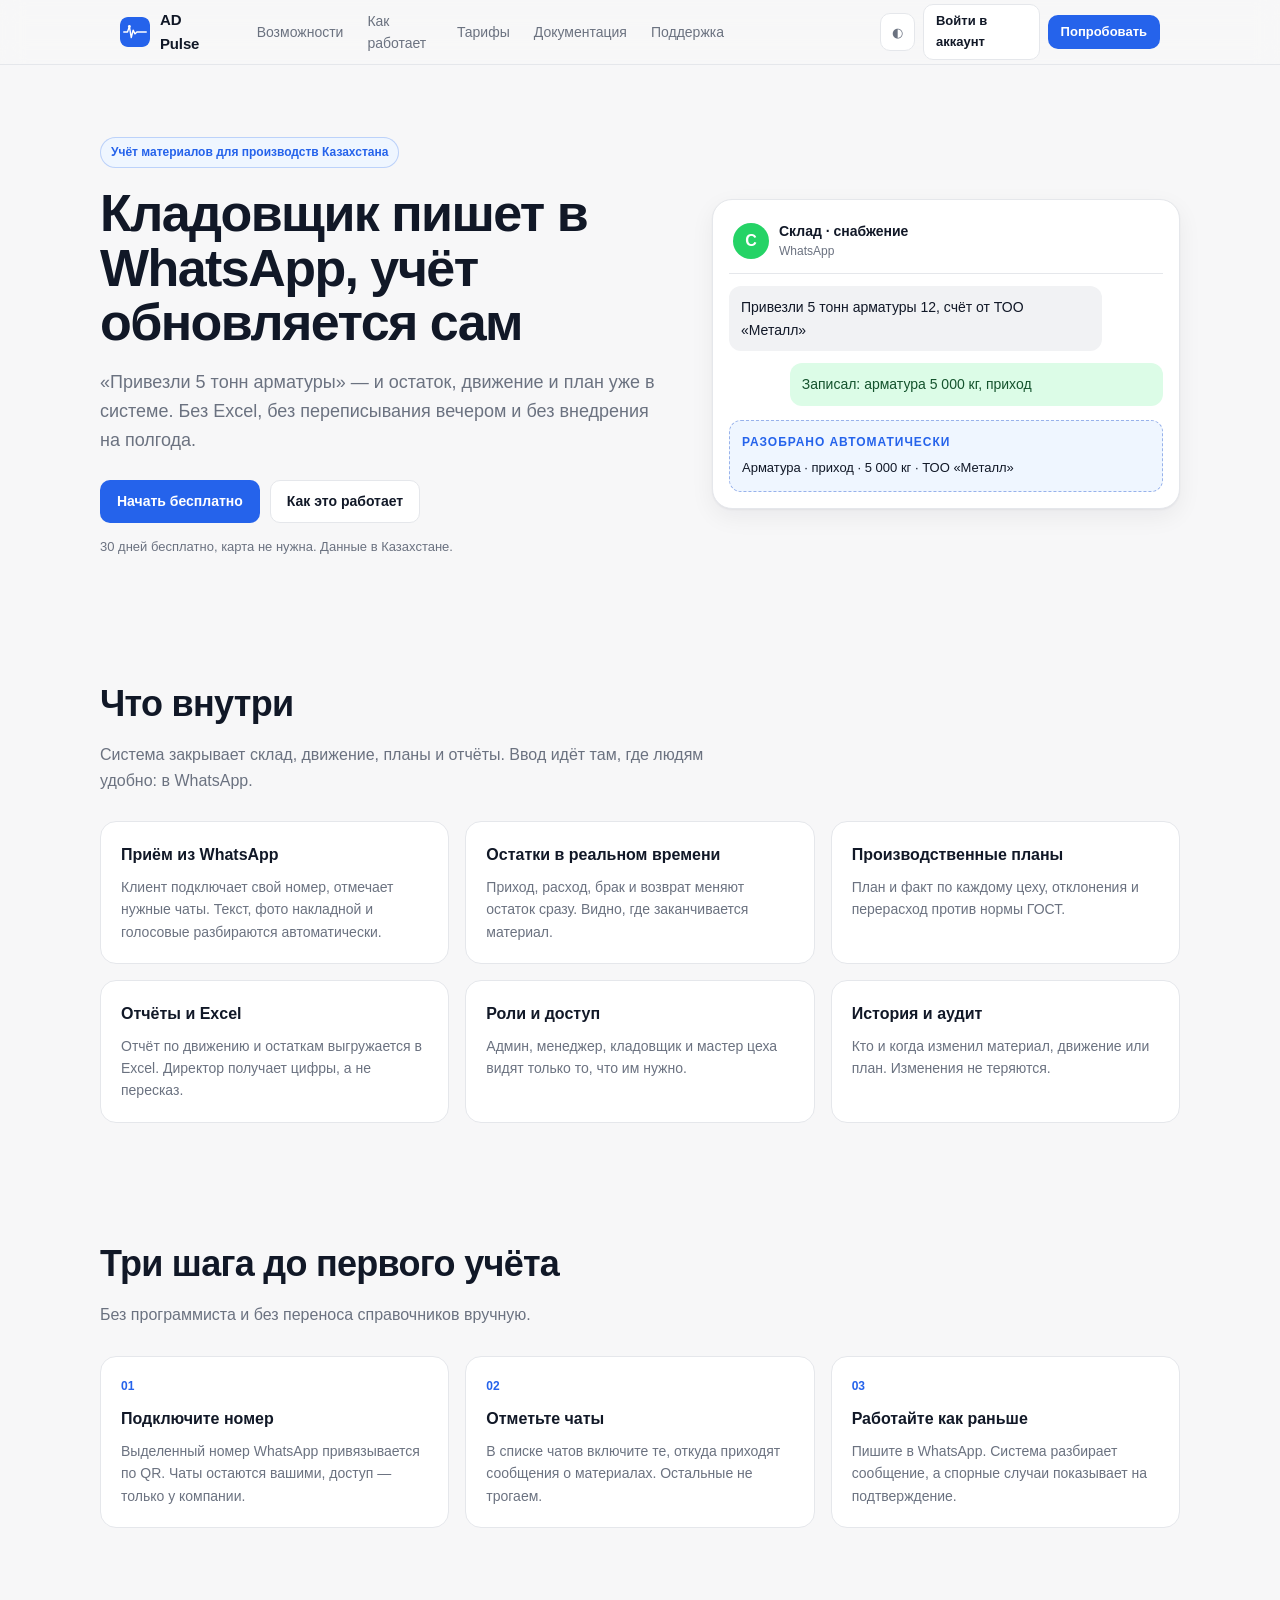
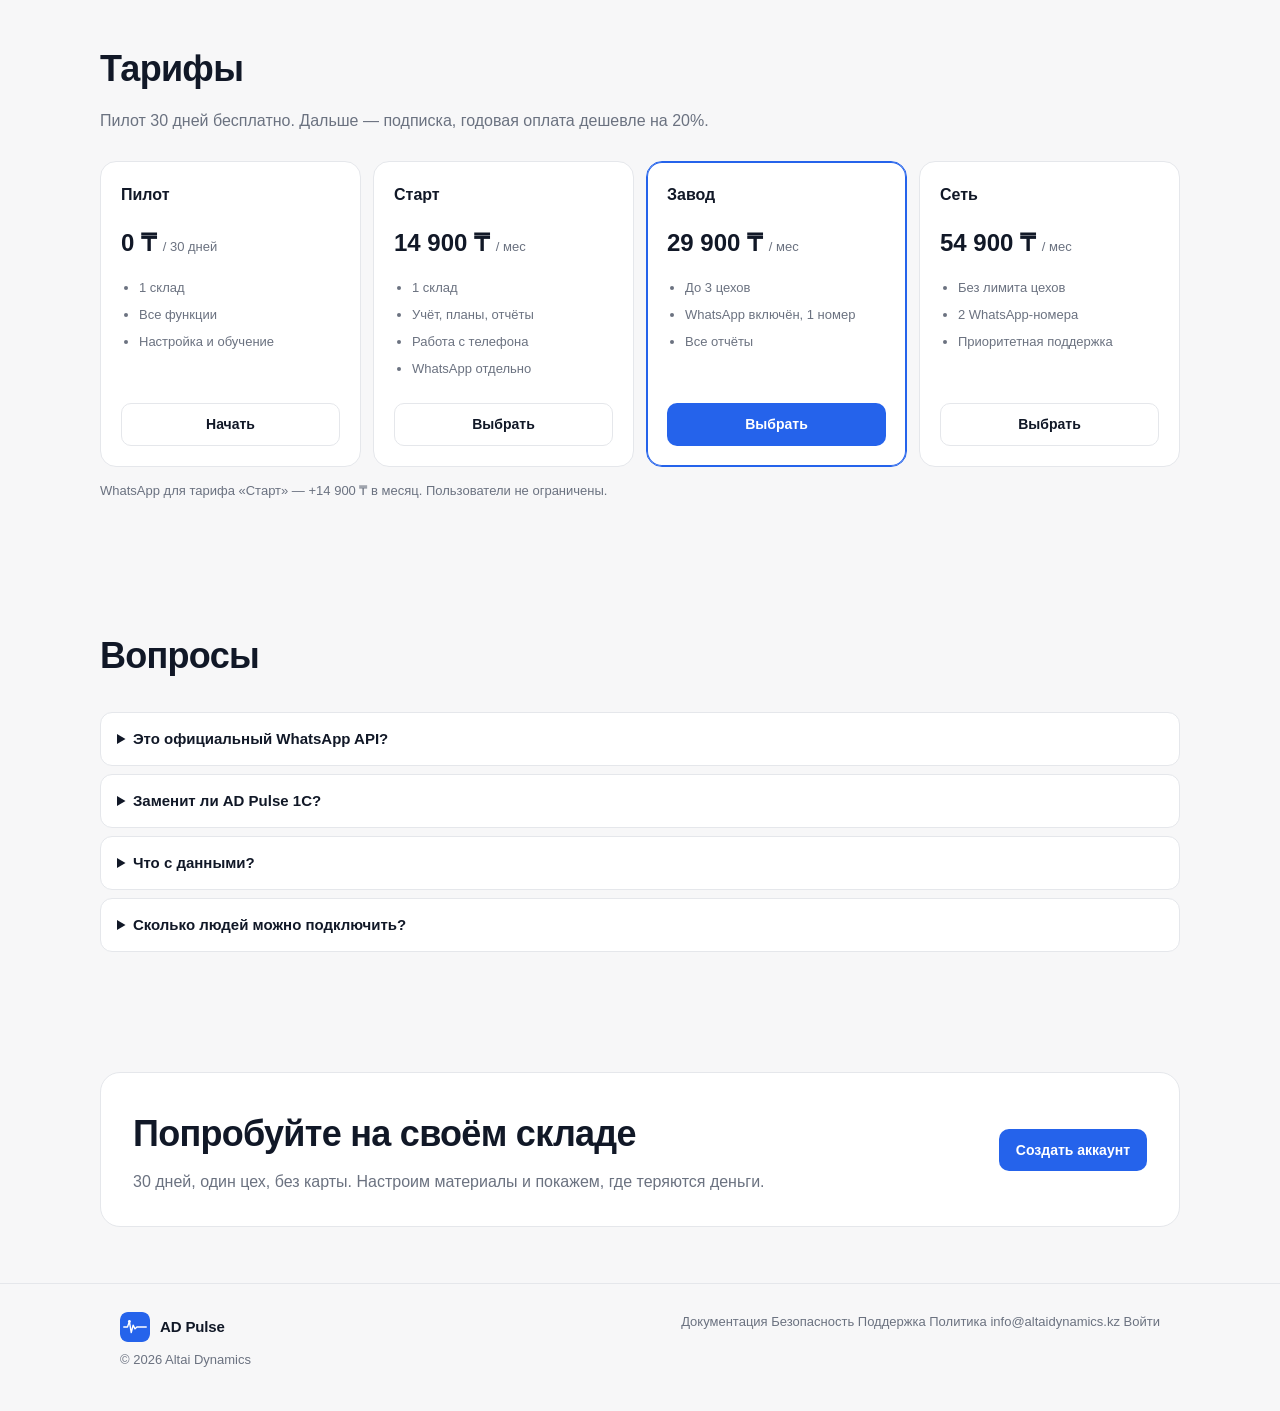
==== commit 9e5f9549: "Новый лендинг: главная, документация, безопасность, поддержка, 404" ====
--- a/index.html
+++ b/index.html
@@ -1,879 +1,165 @@
 <!DOCTYPE html>
-<html lang="ru" id="html-root">
+<html lang="ru">
 <head>
 <meta charset="UTF-8">
 <meta name="viewport" content="width=device-width, initial-scale=1.0">
-<title>AD Pulse — Учёт материалов через WhatsApp</title>
-<meta name="description" content="AD Pulse — автоматический учёт материалов через WhatsApp для заводов, цехов и складов Казахстана.">
+<title>AD Pulse — учёт материалов из WhatsApp</title>
+<meta name="description" content="AD Pulse ведёт учёт материалов производства из сообщений WhatsApp: остатки, приход, расход, планы и отчёты без Excel.">
 <link rel="icon" type="image/svg+xml" href="logo.svg">
-<link rel="preconnect" href="https://fonts.googleapis.com">
-<link href="https://fonts.googleapis.com/css2?family=Syne:wght@400;600;700;800&family=Space+Mono:wght@400;700&family=Inter:wght@300;400;500;600&family=Noto+Sans:wght@400;700;900&display=swap" rel="stylesheet">
-<style>
-*,*::before,*::after{box-sizing:border-box;margin:0;padding:0}
-:root{
-  --bg:#05050a;--bg2:#0c1018;--bg3:#111820;
-  --accent:#00f5c4;--purple:#7b5ea7;
-  --text:#eeeef5;--muted:#5a6070;
-  --border:rgba(255,255,255,0.07);--border2:rgba(255,255,255,0.12);
-}
-html{scroll-behavior:smooth}
-body{background:var(--bg);color:var(--text);font-family:'Inter',sans-serif;overflow-x:hidden}
-.bg-grid{position:fixed;inset:0;z-index:0;pointer-events:none;background-image:linear-gradient(rgba(255,255,255,0.007) 1px,transparent 1px),linear-gradient(90deg,rgba(255,255,255,0.007) 1px,transparent 1px);background-size:72px 72px}
-.orb{position:fixed;border-radius:50%;pointer-events:none;z-index:0;filter:blur(100px)}
-.orb1{width:700px;height:700px;background:radial-gradient(circle,rgba(0,245,196,0.05),transparent 70%);top:-300px;right:-200px}
-.orb2{width:500px;height:500px;background:radial-gradient(circle,rgba(123,94,167,0.06),transparent 70%);bottom:0;left:-200px}
-
-/* NAV */
-nav{position:fixed;top:0;left:0;right:0;z-index:100;height:64px;display:flex;align-items:center;justify-content:space-between;padding:0 48px;backdrop-filter:blur(24px);background:rgba(5,5,10,0.8);border-bottom:1px solid var(--border)}
-.nav-logo{display:flex;align-items:center;gap:10px;text-decoration:none}
-.nav-logo svg{width:28px;height:28px;flex-shrink:0}
-.nav-logo-text{font-family:'Syne',sans-serif;font-weight:800;font-size:1.05rem;letter-spacing:0.05em;color:var(--accent)}
-.nav-links{display:flex;align-items:center;gap:32px;list-style:none}
-.nav-links a{color:var(--muted);font-size:0.8rem;text-decoration:none;transition:color 0.2s}
-.nav-links a:hover{color:var(--text)}
-.nav-right{display:flex;align-items:center;gap:12px}
-.lang-toggle{display:flex;border:1px solid var(--border2);overflow:hidden;border-radius:6px}
-.lang-btn{padding:5px 12px;font-family:'Space Mono',monospace;font-size:0.65rem;color:var(--muted);cursor:pointer;transition:all 0.2s;background:none;border:none;letter-spacing:0.08em}
-.lang-btn.active{background:var(--accent);color:var(--bg);font-weight:700}
-.nav-cta{background:var(--accent);color:var(--bg);padding:8px 20px;font-family:'Syne',sans-serif;font-size:0.8rem;font-weight:700;text-decoration:none;border-radius:6px;transition:all 0.2s}
-.nav-cta:hover{background:#00e8ba}
-.burger{display:none;flex-direction:column;gap:5px;background:none;border:none;cursor:pointer;padding:4px}
-.burger span{display:block;width:20px;height:1.5px;background:var(--text)}
-.mob-nav{display:none;position:fixed;inset:0;background:rgba(5,5,10,0.98);z-index:200;flex-direction:column;align-items:center;justify-content:center;gap:2rem;backdrop-filter:blur(20px)}
-.mob-nav.open{display:flex}
-.mob-nav a{font-family:'Syne',sans-serif;font-weight:700;font-size:1.5rem;color:var(--text);text-decoration:none}
-.mob-close{position:absolute;top:20px;right:20px;background:none;border:none;color:var(--muted);font-size:1.2rem;cursor:pointer}
-
-/* HERO */
-.hero{position:relative;z-index:1;min-height:100vh;display:grid;grid-template-columns:1fr 420px;align-items:center;gap:48px;padding:80px 48px 48px;max-width:1280px;margin:0 auto}
-.hero-badge{display:inline-flex;align-items:center;gap:8px;border:1px solid rgba(0,245,196,0.2);padding:5px 12px;background:rgba(0,245,196,0.04);margin-bottom:24px;font-family:'Space Mono',monospace;font-size:0.6rem;letter-spacing:0.2em;text-transform:uppercase;color:var(--accent);border-radius:4px}
-.badge-dot{width:5px;height:5px;border-radius:50%;background:var(--accent);animation:bdot 2s infinite;flex-shrink:0}
-@keyframes bdot{0%,100%{opacity:1;transform:scale(1)}50%{opacity:0.3;transform:scale(0.6)}}
-.hero-title{font-family:'Syne',sans-serif;font-weight:800;font-size:clamp(2.8rem,5vw,5.5rem);line-height:0.95;letter-spacing:-0.04em;margin-bottom:24px}
-.hero-title .t1{display:block;color:var(--text)}
-.hero-title .t2{display:block;color:var(--accent)}
-.hero-sub{font-size:1rem;line-height:1.75;color:var(--muted);max-width:460px;margin-bottom:36px}
-.hero-actions{display:flex;align-items:center;gap:16px;flex-wrap:wrap;margin-bottom:48px}
-.btn-p{display:inline-flex;align-items:center;gap:8px;background:var(--accent);color:var(--bg);padding:12px 24px;font-family:'Syne',sans-serif;font-size:0.875rem;font-weight:700;text-decoration:none;border-radius:8px;transition:all 0.25s}
-.btn-p:hover{background:#00e8ba;transform:translateY(-2px);box-shadow:0 12px 30px rgba(0,245,196,0.2)}
-.btn-s{display:inline-flex;align-items:center;gap:8px;border:1px solid var(--border2);color:var(--text);padding:12px 24px;font-family:'Syne',sans-serif;font-size:0.875rem;font-weight:600;text-decoration:none;border-radius:8px;transition:all 0.25s;background:rgba(255,255,255,0.02)}
-.btn-s:hover{border-color:var(--accent);color:var(--accent)}
-.hero-stats{display:flex;border:1px solid var(--border);border-radius:10px;overflow:hidden;background:rgba(255,255,255,0.015)}
-.h-stat{padding:16px 24px;border-right:1px solid var(--border)}
-.h-stat:last-child{border-right:none}
-.h-stat-v{font-family:'Syne',sans-serif;font-size:1.5rem;font-weight:800;color:var(--accent);line-height:1;letter-spacing:-0.03em}
-.h-stat-l{font-family:'Space Mono',monospace;font-size:0.52rem;color:var(--muted);letter-spacing:0.1em;text-transform:uppercase;margin-top:4px}
-
-/* PHONE */
-.phone-wrap{display:flex;justify-content:center;align-items:center}
-.phone{width:260px;background:#0a0f1a;border:1.5px solid rgba(255,255,255,0.12);border-radius:36px;padding:12px;box-shadow:0 40px 80px rgba(0,0,0,0.6),inset 0 1px 0 rgba(255,255,255,0.05);position:relative}
-.phone::before{content:'';position:absolute;top:-1px;left:50%;transform:translateX(-50%);width:72px;height:20px;background:#0a0f1a;border-radius:0 0 12px 12px;border:1.5px solid rgba(255,255,255,0.12);border-top:none;z-index:10}
-.phone-inner{height:500px;background:#0a0f1a;border-radius:26px;overflow:hidden;display:flex;flex-direction:column}
-.wa-hdr{background:#1a2535;padding:10px 12px;display:flex;align-items:center;gap:8px;border-bottom:1px solid rgba(255,255,255,0.06);flex-shrink:0}
-.wa-ava{width:30px;height:30px;border-radius:50%;background:linear-gradient(135deg,var(--accent),var(--purple));display:flex;align-items:center;justify-content:center;font-family:'Syne',sans-serif;font-weight:800;font-size:0.6rem;color:#fff;flex-shrink:0}
-.wa-nm{font-size:0.75rem;font-weight:600;color:var(--text)}
-.wa-st{font-size:0.6rem;color:#4ade80;margin-top:1px}
-.wa-bdy{flex:1;padding:10px;display:flex;flex-direction:column;gap:7px;background:#070b11;overflow:hidden}
-.wa-dt{text-align:center;font-size:0.55rem;color:var(--muted);font-family:'Space Mono',monospace}
-.wa-m{max-width:80%;padding:7px 9px;border-radius:8px;font-size:0.68rem;line-height:1.4}
-.wa-m.in{background:#1a2535;color:var(--text);border-radius:2px 8px 8px 8px;align-self:flex-start}
-.wa-m.out{background:#005c4b;color:#fff;border-radius:8px 2px 8px 8px;align-self:flex-end}
-.wa-mt{font-size:0.5rem;color:rgba(255,255,255,0.4);text-align:right;margin-top:3px;font-family:'Space Mono',monospace}
-.wa-typing{display:flex;align-items:center;gap:3px;padding:7px 9px;background:#1a2535;border-radius:2px 8px 8px 8px;width:44px;align-self:flex-start}
-.wa-typing span{width:4px;height:4px;border-radius:50%;background:var(--muted);animation:typ 1.2s infinite}
-.wa-typing span:nth-child(2){animation-delay:.2s}
-.wa-typing span:nth-child(3){animation-delay:.4s}
-@keyframes typ{0%,60%,100%{transform:translateY(0);opacity:0.4}30%{transform:translateY(-3px);opacity:1}}
-.wa-reply{background:rgba(0,245,196,0.08);border:1px solid rgba(0,245,196,0.15);border-radius:8px;padding:8px 10px;align-self:flex-start;max-width:90%;font-size:0.65rem;color:var(--accent)}
-
-/* TECH */
-.tech-strip{position:relative;z-index:1;border-top:1px solid var(--border);border-bottom:1px solid var(--border);padding:18px 48px;background:rgba(255,255,255,0.01);display:flex;align-items:center;gap:40px;flex-wrap:wrap}
-.tech-lbl{font-family:'Space Mono',monospace;font-size:0.58rem;color:var(--muted);letter-spacing:0.18em;text-transform:uppercase;white-space:nowrap;flex-shrink:0}
-.tech-divider{width:1px;height:18px;background:var(--border);flex-shrink:0}
-.tech-items{display:flex;align-items:center;gap:32px;flex-wrap:wrap}
-.tech-item{font-family:'Space Mono',monospace;font-size:0.62rem;color:var(--muted);letter-spacing:0.06em;transition:color 0.2s;display:flex;align-items:center;gap:6px}
-.tech-item:hover{color:var(--text)}
-
-/* SECTIONS */
-.sec{position:relative;z-index:1;padding:80px 48px}
-.sec-wrap{max-width:1280px;margin:0 auto}
-.eyebrow{font-family:'Space Mono',monospace;font-size:0.58rem;letter-spacing:0.26em;text-transform:uppercase;color:var(--accent);margin-bottom:12px;opacity:0.8}
-.eyebrow::before{content:'// ';opacity:0.5}
-.sec-title{font-family:'Syne',sans-serif;font-weight:800;font-size:clamp(1.8rem,3.5vw,3rem);line-height:1.05;letter-spacing:-0.03em;margin-bottom:14px}
-.sec-sub{color:var(--muted);font-size:0.95rem;line-height:1.8;max-width:500px;margin-bottom:48px}
-hr.dv{border:none;border-top:1px solid var(--border);margin:0 48px}
-
-/* STORY */
-.story-outer{position:relative}
-.story-sticky-wrap{position:sticky;top:0;height:100vh;display:flex;align-items:center;overflow:hidden}
-.story-grid{display:grid;grid-template-columns:1fr 1fr;gap:72px;align-items:center;width:100%;max-width:1280px;margin:0 auto;padding:0 48px}
-.story-steps{}
-.s-step{padding:28px 0;border-bottom:1px solid var(--border);cursor:pointer;position:relative;transition:all 0.3s}
-.s-step::before{content:'';position:absolute;left:0;top:0;bottom:0;width:2px;background:var(--accent);transform:scaleY(0);transition:transform 0.4s cubic-bezier(0.16,1,0.3,1);transform-origin:top}
-.s-step.active::before{transform:scaleY(1)}
-.s-step-hdr{display:flex;gap:16px;padding-left:18px}
-.s-num{font-family:'Space Mono',monospace;font-size:0.6rem;color:var(--muted);letter-spacing:0.14em;margin-top:2px;transition:color 0.3s;min-width:28px}
-.s-step.active .s-num{color:var(--accent)}
-.s-icon{font-size:1.1rem;margin-bottom:6px}
-.s-title{font-family:'Syne',sans-serif;font-weight:700;font-size:0.95rem;margin-bottom:6px;color:var(--muted);transition:color 0.3s;letter-spacing:-0.01em}
-.s-step.active .s-title{color:var(--text)}
-.s-desc{font-size:0.82rem;line-height:1.65;color:var(--muted);max-height:0;overflow:hidden;transition:max-height 0.4s ease,opacity 0.3s;opacity:0}
-.s-step.active .s-desc{max-height:120px;opacity:1}
-/* progress bar */
-.story-progress{position:absolute;left:48px;top:50%;transform:translateY(-50%);display:flex;flex-direction:column;gap:6px}
-.sp-dot{width:6px;height:6px;border-radius:50%;background:var(--border2);transition:all 0.4s;cursor:pointer}
-.sp-dot.active{background:var(--accent);transform:scale(1.4)}
-
-.story-vis{position:relative}
-.vis-card{background:var(--bg2);border:1px solid var(--border);border-radius:14px;padding:22px;display:none;animation:cIn 0.4s cubic-bezier(0.16,1,0.3,1)}
-.vis-card.active{display:block}
-@keyframes cIn{from{opacity:0;transform:translateY(12px)}to{opacity:1;transform:translateY(0)}}
-.vc-label{font-family:'Space Mono',monospace;font-size:0.58rem;color:var(--muted);letter-spacing:0.12em;text-transform:uppercase;margin-bottom:14px;display:flex;align-items:center;gap:6px}
-.vc-label::before{content:'';width:5px;height:5px;border-radius:50%;background:#25D366;flex-shrink:0}
-.msg-bubble{background:#005c4b;color:#fff;padding:11px 13px;border-radius:8px 2px 8px 8px;font-size:0.85rem;line-height:1.5;display:inline-block;margin-bottom:8px}
-.msg-meta{font-family:'Space Mono',monospace;font-size:0.58rem;color:var(--muted)}
-.ai-bar-wrap{margin:14px 0}
-.ai-bar-lbl{font-family:'Space Mono',monospace;font-size:0.58rem;color:var(--muted);letter-spacing:0.1em;margin-bottom:7px}
-.ai-bar{height:3px;background:var(--border);border-radius:2px;overflow:hidden}
-.ai-fill{height:100%;background:var(--accent);border-radius:2px;animation:afill 1.5s ease-out forwards}
-@keyframes afill{from{width:0}to{width:87%}}
-.ai-fields{display:flex;flex-direction:column;gap:7px;margin-top:14px}
-.ai-f{display:flex;align-items:center;justify-content:space-between;padding:7px 11px;background:rgba(0,245,196,0.04);border:1px solid rgba(0,245,196,0.1);border-radius:6px}
-.ai-fl{font-family:'Space Mono',monospace;font-size:0.58rem;color:var(--muted);letter-spacing:0.07em}
-.ai-fv{font-size:0.72rem;font-weight:600;color:var(--accent);display:flex;align-items:center;gap:5px}
-.ck{color:#4ade80;font-size:0.65rem}
-.tx-box{background:rgba(0,245,196,0.03);border:1px solid rgba(0,245,196,0.15);border-radius:10px;padding:14px;margin-top:12px}
-.tx-badge{display:inline-flex;align-items:center;gap:5px;background:rgba(74,222,128,0.1);color:#4ade80;font-family:'Space Mono',monospace;font-size:0.58rem;padding:3px 9px;border-radius:100px;margin-bottom:10px}
-.tx-row{display:flex;align-items:center;justify-content:space-between;margin-bottom:7px}
-.tx-l{font-family:'Space Mono',monospace;font-size:0.57rem;color:var(--muted);letter-spacing:0.07em;text-transform:uppercase}
-.tx-v{font-size:0.78rem;font-weight:600;color:var(--text)}
-.tx-qty{font-family:'Syne',sans-serif;font-size:1.3rem;font-weight:800;color:var(--accent);margin-top:8px}
-.tg-box{background:#1a2535;border:1px solid rgba(0,136,204,0.2);border-radius:10px;padding:12px;display:flex;gap:10px;align-items:flex-start;margin-bottom:14px}
-.tg-ico{width:32px;height:32px;border-radius:50%;background:rgba(0,136,204,0.12);display:flex;align-items:center;justify-content:center;font-size:0.9rem;flex-shrink:0}
-.tg-from{font-family:'Space Mono',monospace;font-size:0.57rem;color:#4fc3f7;margin-bottom:3px}
-.tg-txt{font-size:0.75rem;line-height:1.5;color:var(--text)}
-.dash-box{background:var(--bg3);border:1px solid var(--border);border-radius:10px;padding:13px;display:flex;align-items:center;justify-content:space-between}
-.dash-l{font-family:'Space Mono',monospace;font-size:0.57rem;color:var(--muted);letter-spacing:0.07em}
-.dash-d{font-size:0.65rem;color:#4ade80;margin-top:2px;font-family:'Space Mono',monospace}
-.dash-v{font-family:'Syne',sans-serif;font-size:1.3rem;font-weight:800;color:var(--accent)}
-
-/* FEATURES */
-.feat-grid{display:grid;grid-template-columns:repeat(3,1fr);gap:1px;background:var(--border);border:1px solid var(--border);border-radius:12px;overflow:hidden;margin-top:48px}
-.feat-card{background:var(--bg2);padding:28px 24px;transition:background 0.3s}
-.feat-card:hover{background:rgba(0,245,196,0.025)}
-.feat-card:hover .feat-title{color:var(--accent)}
-.feat-n{font-family:'Space Mono',monospace;font-size:0.58rem;color:var(--muted);letter-spacing:0.14em;margin-bottom:14px}
-.feat-ico{font-size:1.4rem;margin-bottom:10px}
-.feat-title{font-family:'Syne',sans-serif;font-weight:700;font-size:0.92rem;margin-bottom:8px;transition:color 0.3s;letter-spacing:-0.01em}
-.feat-desc{color:var(--muted);font-size:0.8rem;line-height:1.7}
-
-/* FOR WHOM */
-.fw-grid{display:grid;grid-template-columns:repeat(4,1fr);gap:14px;margin-top:48px}
-.fw-card{background:var(--bg2);border:1px solid var(--border);border-radius:12px;padding:22px 18px;transition:all 0.3s}
-.fw-card:hover{border-color:rgba(0,245,196,0.25);transform:translateY(-2px)}
-.fw-card:hover .fw-title{color:var(--accent)}
-.fw-em{font-size:1.6rem;margin-bottom:12px;display:block}
-.fw-title{font-family:'Syne',sans-serif;font-weight:700;font-size:0.88rem;margin-bottom:7px;transition:color 0.3s}
-.fw-desc{color:var(--muted);font-size:0.78rem;line-height:1.65;margin-bottom:10px}
-.fw-tag{font-family:'Space Mono',monospace;font-size:0.53rem;color:var(--accent);letter-spacing:0.1em;border:1px solid rgba(0,245,196,0.15);display:inline-block;padding:2px 7px;border-radius:4px;background:rgba(0,245,196,0.03)}
-
-/* PRICING */
-.pricing-grid{display:grid;grid-template-columns:repeat(3,1fr);gap:14px;margin-top:48px}
-.plan{background:var(--bg2);border:1px solid var(--border);border-radius:14px;padding:26px 22px;transition:all 0.3s;position:relative}
-.plan.feat{border-color:rgba(0,245,196,0.3);background:rgba(0,245,196,0.025)}
-.plan-tag{font-family:'Space Mono',monospace;font-size:0.55rem;letter-spacing:0.14em;text-transform:uppercase;color:var(--muted);margin-bottom:6px}
-.plan-tag.ac{color:var(--accent)}
-.plan-name{font-family:'Syne',sans-serif;font-weight:800;font-size:1.15rem;margin-bottom:4px;letter-spacing:-0.02em}
-.plan-desc{color:var(--muted);font-size:0.78rem;line-height:1.6;margin-bottom:18px}
-.plan-feats{display:flex;flex-direction:column;gap:7px;margin-bottom:22px}
-.plan-feat{display:flex;align-items:center;gap:7px;font-size:0.78rem;color:var(--muted)}
-.plan-feat::before{content:'✓';color:var(--accent);font-weight:700;flex-shrink:0}
-.plan-btn{display:block;text-align:center;padding:10px 18px;font-family:'Syne',sans-serif;font-size:0.78rem;font-weight:700;text-decoration:none;border-radius:8px;transition:all 0.25s;border:1px solid var(--border2);color:var(--text)}
-.plan-btn:hover{border-color:var(--accent);color:var(--accent)}
-.plan.feat .plan-btn{background:var(--accent);color:var(--bg);border-color:var(--accent)}
-.plan.feat .plan-btn:hover{background:#00e8ba}
-.plan-badge{position:absolute;top:-10px;left:50%;transform:translateX(-50%);background:var(--accent);color:var(--bg);font-family:'Space Mono',monospace;font-size:0.52rem;font-weight:700;padding:3px 11px;border-radius:100px;letter-spacing:0.1em;white-space:nowrap}
-
-/* CTA */
-.cta-sec{position:relative;z-index:1;padding:80px 48px;text-align:center}
-.cta-glow{position:absolute;top:50%;left:50%;transform:translate(-50%,-50%);width:600px;height:400px;background:radial-gradient(ellipse,rgba(0,245,196,0.05),transparent 70%);pointer-events:none}
-.cta-inner{max-width:680px;margin:0 auto;position:relative;z-index:1}
-.cta-title{font-family:'Syne',sans-serif;font-weight:800;font-size:clamp(1.8rem,4vw,3.2rem);line-height:1.05;letter-spacing:-0.03em;margin-bottom:14px}
-.cta-sub{color:var(--muted);font-size:0.95rem;line-height:1.8;margin-bottom:32px}
-.cta-acts{display:flex;align-items:center;justify-content:center;gap:14px;flex-wrap:wrap}
-.cta-note{font-family:'Space Mono',monospace;font-size:0.58rem;color:var(--muted);margin-top:14px;letter-spacing:0.06em;opacity:0.7}
-
-/* FOOTER */
-footer{position:relative;z-index:1;border-top:1px solid var(--border);padding:40px 48px 32px}
-.ft-top{display:flex;justify-content:space-between;flex-wrap:wrap;gap:28px;margin-bottom:28px}
-.ft-brand .ft-logo{font-family:'Syne',sans-serif;font-weight:800;font-size:0.95rem;color:var(--accent);margin-bottom:7px}
-.ft-brand p{font-size:0.78rem;color:var(--muted);line-height:1.6;max-width:260px}
-.ft-col-t{font-family:'Space Mono',monospace;font-size:0.56rem;color:var(--accent);letter-spacing:0.18em;text-transform:uppercase;margin-bottom:12px;opacity:0.8}
-.ft-lks{display:flex;flex-direction:column;gap:7px;list-style:none}
-.ft-lks a{color:var(--muted);font-size:0.78rem;text-decoration:none;transition:color 0.2s}
-.ft-lks a:hover{color:var(--text)}
-.ft-bot{display:flex;align-items:center;justify-content:space-between;flex-wrap:wrap;gap:10px;border-top:1px solid var(--border);padding-top:22px}
-.ft-copy{font-family:'Space Mono',monospace;font-size:0.58rem;color:var(--muted);opacity:0.6}
-.ft-hub{display:flex;align-items:center;gap:7px}
-.ft-hub-l{font-family:'Space Mono',monospace;font-size:0.53rem;color:var(--muted);letter-spacing:0.14em;text-transform:uppercase;opacity:0.5}
-.ft-hub img{height:18px;opacity:0.45;filter:brightness(0) invert(1)}
-
-/* WA FLOAT */
-.wa-float{position:fixed;bottom:28px;left:28px;z-index:500;display:flex;align-items:center;gap:8px;background:#25D366;border-radius:100px;padding:10px 16px 10px 10px;text-decoration:none;box-shadow:0 4px 20px rgba(37,211,102,0.3);transition:all 0.3s}
-.wa-float:hover{transform:scale(1.04)}
-.wa-float svg{width:20px;height:20px;fill:#fff;flex-shrink:0}
-.wa-float span{font-family:'Space Mono',monospace;font-size:0.63rem;font-weight:700;color:#fff;letter-spacing:0.04em}
-
-/* EXIT */
-.exit-ov{position:fixed;inset:0;background:rgba(0,0,0,0.8);z-index:900;display:none;align-items:center;justify-content:center;padding:24px;backdrop-filter:blur(16px)}
-.exit-ov.show{display:flex}
-.exit-box{background:var(--bg2);border:1px solid rgba(0,245,196,0.2);border-radius:16px;padding:32px;max-width:380px;width:100%;position:relative;box-shadow:0 40px 80px rgba(0,0,0,0.6)}
-.exit-x{position:absolute;top:14px;right:14px;background:none;border:none;color:var(--muted);font-size:1.1rem;cursor:pointer}
-.exit-em{font-size:1.8rem;margin-bottom:10px;display:block}
-.exit-title{font-family:'Syne',sans-serif;font-weight:800;font-size:1.2rem;margin-bottom:7px;letter-spacing:-0.02em}
-.exit-desc{color:var(--muted);font-size:0.85rem;line-height:1.65;margin-bottom:22px}
-.exit-wa{display:flex;align-items:center;justify-content:center;gap:8px;background:#25D366;color:#fff;padding:11px 22px;font-family:'Syne',sans-serif;font-weight:700;font-size:0.85rem;text-decoration:none;border-radius:8px;width:100%;margin-bottom:9px}
-.exit-wa:hover{background:#1fba58}
-.exit-skip{font-family:'Space Mono',monospace;font-size:0.58rem;color:var(--muted);cursor:pointer;text-align:center;display:block;transition:color 0.2s;letter-spacing:0.08em;background:none;border:none;width:100%;padding:7px}
-
-/* REVEAL */
-.reveal{opacity:0;transform:translateY(18px);transition:opacity 0.7s,transform 0.7s}
-.reveal.visible{opacity:1;transform:translateY(0)}
-
-/* KAZAKH FONT — Noto Sans handles Kazakh chars perfectly */
-.lang-kz .hero-title,
-.lang-kz .sec-title,
-.lang-kz .cta-title,
-.lang-kz .feat-title,
-.lang-kz .fw-title,
-.lang-kz .s-title,
-.lang-kz .plan-name,
-.lang-kz .exit-title,
-.lang-kz .btn-p,
-.lang-kz .btn-s,
-.lang-kz .nav-cta{
-  font-family:'Noto Sans',sans-serif;
-  font-weight:900;
-  letter-spacing:-0.02em;
-}
-
-/* RESPONSIVE */
-@media(max-width:1100px){
-  .hero{grid-template-columns:1fr;min-height:auto;padding-top:100px}
-  .phone-wrap{display:none}
-}
-@media(max-width:900px){
-  nav{padding:0 20px}
-  .nav-links,.nav-cta,.lang-toggle{display:none}
-  .burger{display:flex}
-  .hero,.sec,.cta-sec{padding-left:20px;padding-right:20px}
-  hr.dv{margin:0 20px}
-  .tech-strip{padding:14px 20px;flex-wrap:wrap;gap:12px}
-  #story-scroll-zone{height:auto!important}
-  .story-sticky-wrap{position:static;height:auto;padding:0 20px 40px}
-  .story-grid{grid-template-columns:1fr;gap:0;padding:0}
-  .story-vis{display:none}
-  .story-progress{display:none}
-  .mob-vis-inline{display:none}
-  .s-step.active .mob-vis-inline{display:block}
-  .feat-grid{grid-template-columns:1fr 1fr}
-  .fw-grid{grid-template-columns:1fr 1fr}
-  .pricing-grid{grid-template-columns:1fr}
-  footer{padding:28px 20px}
-  .ft-top{flex-direction:column}
-  .ft-bot{flex-direction:column;text-align:center}
-  .hero-stats{width:100%}
-  /* Mobile font sizes */
-  .hero-title{font-size:2.4rem;line-height:1}
-  .sec-title{font-size:1.6rem}
-  .cta-title{font-size:1.6rem}
-  .hero-sub{font-size:0.9rem}
-  .hero-badge{font-size:0.5rem;letter-spacing:0.14em}
-  .cta-acts{flex-direction:column;align-items:stretch}
-  .cta-acts a{text-align:center;justify-content:center}
-}
-@media(max-width:600px){
-  .hero{padding:80px 20px 40px}
-  .hero-stats{flex-direction:column}
-  .h-stat{border-right:none;border-bottom:1px solid var(--border)}
-  .h-stat:last-child{border-bottom:none}
-  .feat-grid,.fw-grid{grid-template-columns:1fr}
-  .tech-items{gap:18px}
-  .wa-float span{display:none}
-  .wa-float{padding:11px;border-radius:50%}
-  .pricing-grid{grid-template-columns:1fr}
-  .hero-title{font-size:2rem}
-  .hero-actions{flex-direction:column;align-items:stretch}
-  .hero-actions a{text-align:center;justify-content:center}
-}
-</style>
+<link rel="stylesheet" href="assets/styles.css">
+<script>try{var t=localStorage.getItem('adpulse-theme');document.documentElement.dataset.theme=t==='dark'?'dark':'light';}catch(e){document.documentElement.dataset.theme='light';}</script>
 </head>
 <body>
-<div class="bg-grid"></div>
-<div class="orb orb1"></div>
-<div class="orb orb2"></div>
-
-<!-- NAV -->
-<nav id="navbar">
-  <a href="#" class="nav-logo">
-    <svg viewBox="0 0 28 28" fill="none"><rect width="28" height="28" rx="7" fill="#05050a"/><polyline points="3,14 7,14 9,8 11,20 13,12 15,16 17,14 25,14" stroke="#00f5c4" stroke-width="1.8" stroke-linecap="round" stroke-linejoin="round"/><circle cx="9" cy="8" r="1.5" fill="#00f5c4"/></svg>
-    <span class="nav-logo-text">AD Pulse</span>
-  </a>
-  <ul class="nav-links">
-    <li><a href="#how" data-i18n="nav_how">Как работает</a></li>
-    <li><a href="#features" data-i18n="nav_feat">Возможности</a></li>
-    <li><a href="#pricing" data-i18n="nav_price">Тарифы</a></li>
-    <li><a href="mailto:uskembayev.zh@altaidynamics.kz">Email</a></li>
-  </ul>
-  <div class="nav-right">
-    <div class="lang-toggle">
-      <button class="lang-btn active" onclick="setLang('ru')">RU</button>
-      <button class="lang-btn" onclick="setLang('kz')">ҚЗ</button>
-    </div>
-    <a href="https://pulse.altaidynamics.kz" class="nav-cta" data-i18n="nav_login">Войти</a>
-  </div>
-  <button class="burger" onclick="document.getElementById('mob').classList.add('open')">
-    <span></span><span></span><span></span>
-  </button>
-</nav>
-
-<div class="mob-nav" id="mob">
-  <button class="mob-close" onclick="document.getElementById('mob').classList.remove('open')">✕</button>
-  <a href="#how" onclick="document.getElementById('mob').classList.remove('open')" data-i18n="nav_how">Как работает</a>
-  <a href="#features" onclick="document.getElementById('mob').classList.remove('open')" data-i18n="nav_feat">Возможности</a>
-  <a href="#pricing" onclick="document.getElementById('mob').classList.remove('open')" data-i18n="nav_price">Тарифы</a>
-  <a href="https://pulse.altaidynamics.kz" data-i18n="nav_login">Войти</a>
-</div>
-
-<!-- HERO -->
-<section class="hero" id="home">
-  <div>
-    <div class="hero-badge"><span class="badge-dot"></span><span data-i18n="badge">Altai Dynamics · B2B SaaS · Казахстан</span></div>
-    <h1 class="hero-title">
-      <span class="t1" data-i18n="h1">WhatsApp →</span>
-      <span class="t2" data-i18n="h2">Учёт материалов</span>
-    </h1>
-    <p class="hero-sub" data-i18n="hsub">Рабочие пишут в WhatsApp — система автоматически создаёт транзакции. Без таблиц, без ошибок ручного ввода.</p>
-    <div class="hero-actions">
-      <a href="https://pulse.altaidynamics.kz" class="btn-p">
-        <svg width="14" height="14" viewBox="0 0 14 14" fill="none"><path d="M2 7h10M7 2l5 5-5 5" stroke="currentColor" stroke-width="1.5" stroke-linecap="round" stroke-linejoin="round"/></svg>
-        <span data-i18n="hcta">Открыть демо</span>
-      </a>
-      <a href="https://wa.me/77071115354" class="btn-s">
-        <svg width="13" height="13" viewBox="0 0 24 24" fill="currentColor"><path d="M17.472 14.382c-.297-.149-1.758-.867-2.03-.967-.273-.099-.471-.148-.67.15-.197.297-.767.966-.94 1.164-.173.199-.347.223-.644.075-.297-.15-1.255-.463-2.39-1.475-.883-.788-1.48-1.761-1.653-2.059-.173-.297-.018-.458.13-.606.134-.133.298-.347.446-.52.149-.174.198-.298.298-.497.099-.198.05-.371-.025-.52-.075-.149-.669-1.612-.916-2.207-.242-.579-.487-.5-.669-.51-.173-.008-.371-.01-.57-.01-.198 0-.52.074-.792.372-.272.297-1.04 1.016-1.04 2.479 0 1.462 1.065 2.875 1.213 3.074.149.198 2.096 3.2 5.077 4.487.709.306 1.262.489 1.694.625.712.227 1.36.195 1.871.118.571-.085 1.758-.719 2.006-1.413.248-.694.248-1.289.173-1.413-.074-.124-.272-.198-.57-.347m-5.421 7.403h-.004a9.87 9.87 0 01-5.031-1.378l-.361-.214-3.741.982.998-3.648-.235-.374a9.86 9.86 0 01-1.51-5.26c.001-5.45 4.436-9.884 9.888-9.884 2.64 0 5.122 1.03 6.988 2.898a9.825 9.825 0 012.893 6.994c-.003 5.45-4.437 9.884-9.885 9.884m8.413-18.297A11.815 11.815 0 0012.05 0C5.495 0 .16 5.335.157 11.892c0 2.096.547 4.142 1.588 5.945L.057 24l6.305-1.654a11.882 11.882 0 005.683 1.448h.005c6.554 0 11.89-5.335 11.893-11.893a11.821 11.821 0 00-3.48-8.413z"/></svg>
-        <span data-i18n="hwa">Написать в WhatsApp</span>
-      </a>
-    </div>
-    <div class="hero-stats">
-      <div class="h-stat"><div class="h-stat-v">5 сек</div><div class="h-stat-l" data-i18n="s1">от сообщения до транзакции</div></div>
-      <div class="h-stat"><div class="h-stat-v">0 ₸</div><div class="h-stat-l" data-i18n="s2">стоимость пилота</div></div>
-      <div class="h-stat"><div class="h-stat-v">99%</div><div class="h-stat-l" data-i18n="s3">точность распознавания</div></div>
+<header class="header">
+  <div class="container header-inner">
+    <a class="brand" href="index.html"><img src="logo.svg" alt="AD Pulse"><span>AD Pulse</span></a>
+    <nav class="nav">
+      <a href="#features">Возможности</a>
+      <a href="#how">Как работает</a>
+      <a href="#pricing">Тарифы</a>
+      <a href="docs.html">Документация</a>
+      <a href="support.html">Поддержка</a>
+    </nav>
+    <div class="header-actions">
+      <div id="google_translate_element" class="lang-box" aria-label="Перевод страницы"></div>
+      <button class="icon-btn" data-theme-toggle aria-label="Тёмная тема">◐</button>
+      <a class="btn btn-ghost btn-sm login-link" href="https://pulse.altaidynamics.kz/login">Войти в аккаунт</a>
+      <a class="btn btn-primary btn-sm" href="https://pulse.altaidynamics.kz/register">Попробовать</a>
+      <button class="icon-btn menu-btn" data-menu-toggle aria-label="Меню">☰</button>
     </div>
   </div>
-  <div class="phone-wrap">
-    <div class="phone">
-      <div class="phone-inner">
-        <div class="wa-hdr">
-          <div class="wa-ava">С1</div>
-          <div><div class="wa-nm" data-i18n="ph_name">Склад #1</div><div class="wa-st" data-i18n="ph_status">в сети</div></div>
+</header>
+
+<main>
+  <section class="container hero">
+    <div class="hero-grid">
+      <div>
+        <span class="eyebrow">Учёт материалов для производств Казахстана</span>
+        <h1>Кладовщик пишет в WhatsApp, учёт обновляется сам</h1>
+        <p class="lead">
+          «Привезли 5 тонн арматуры» — и остаток, движение и план уже в системе.
+          Без Excel, без переписывания вечером и без внедрения на полгода.
+        </p>
+        <div class="hero-cta">
+          <a class="btn btn-primary" href="https://pulse.altaidynamics.kz/register">Начать бесплатно</a>
+          <a class="btn btn-ghost" href="docs.html">Как это работает</a>
         </div>
-        <div class="wa-bdy">
-          <div class="wa-dt" data-i18n="ph_today">Сегодня</div>
-          <div class="wa-m in"><span data-i18n="ph_msg1">Сегодня сколько цемент?</span><div class="wa-mt">09:14</div></div>
-          <div class="wa-m out"><span data-i18n="ph_msg2">Привезли цемент М400 500 кг</span><div class="wa-mt">09:17 ✓✓</div></div>
-          <div class="wa-typing" id="ph-typing"><span></span><span></span><span></span></div>
+        <p class="hero-note">30 дней бесплатно, карта не нужна. Данные в Казахстане.</p>
+      </div>
+      <div class="phone-card" aria-hidden="true">
+        <div class="chat-head">
+          <div class="chat-avatar">С</div>
+          <div>
+            <div class="chat-title">Склад · снабжение</div>
+            <div class="chat-sub">WhatsApp</div>
+          </div>
+        </div>
+        <div class="msg">Привезли 5 тонн арматуры 12, счёт от ТОО «Металл»</div>
+        <div class="msg out">Записал: арматура 5 000 кг, приход</div>
+        <div class="parsed">
+          <b>Разобрано автоматически</b>
+          Арматура · приход · 5 000 кг · ТОО «Металл»
         </div>
       </div>
     </div>
-  </div>
-</section>
+  </section>
 
-<!-- TECH -->
-<div class="tech-strip">
-  <span class="tech-lbl" data-i18n="tech_lbl">Построено на enterprise технологиях</span>
-  <div class="tech-divider"></div>
-  <div class="tech-items">
-    <div class="tech-item">💬 Wazzup</div>
-    <div class="tech-item">⚡ Supabase</div>
-    <div class="tech-item">▲ Vercel</div>
-    <div class="tech-item">🧠 GPT-4o</div>
-    <div class="tech-item">✈️ Telegram</div>
-  </div>
-</div>
+  <section class="container section" id="features">
+    <div class="section-head">
+      <h2>Что внутри</h2>
+      <p>Система закрывает склад, движение, планы и отчёты. Ввод идёт там, где людям удобно: в WhatsApp.</p>
+    </div>
+    <div class="grid-3">
+      <article class="card"><h3>Приём из WhatsApp</h3><p>Клиент подключает свой номер, отмечает нужные чаты. Текст, фото накладной и голосовые разбираются автоматически.</p></article>
+      <article class="card"><h3>Остатки в реальном времени</h3><p>Приход, расход, брак и возврат меняют остаток сразу. Видно, где заканчивается материал.</p></article>
+      <article class="card"><h3>Производственные планы</h3><p>План и факт по каждому цеху, отклонения и перерасход против нормы ГОСТ.</p></article>
+      <article class="card"><h3>Отчёты и Excel</h3><p>Отчёт по движению и остаткам выгружается в Excel. Директор получает цифры, а не пересказ.</p></article>
+      <article class="card"><h3>Роли и доступ</h3><p>Админ, менеджер, кладовщик и мастер цеха видят только то, что им нужно.</p></article>
+      <article class="card"><h3>История и аудит</h3><p>Кто и когда изменил материал, движение или план. Изменения не теряются.</p></article>
+    </div>
+  </section>
 
-<!-- HOW -->
-<section id="how" class="story-outer">
-  <div style="position:relative;z-index:1;padding:80px 48px 40px;max-width:1280px;margin:0 auto">
-    <div class="eyebrow" data-i18n="how_ey">Процесс</div>
-    <h2 class="sec-title reveal" data-i18n="how_t">Как это работает</h2>
-    <p class="sec-sub reveal" style="margin-bottom:0" data-i18n="how_s">Четыре шага от сообщения до данных в системе</p>
-  </div>
-  <div style="height:400vh" id="story-scroll-zone">
-    <div class="story-sticky-wrap">
-      <div class="story-grid">
-        <div class="story-progress" id="story-dots">
-          <div class="sp-dot active" onclick="goStep(0)"></div>
-          <div class="sp-dot" onclick="goStep(1)"></div>
-          <div class="sp-dot" onclick="goStep(2)"></div>
-          <div class="sp-dot" onclick="goStep(3)"></div>
-        </div>
-        <div class="story-steps" id="ssteps">
-        <div class="s-step active" data-step="0">
-          <div class="s-step-hdr">
-            <div class="s-num">01</div>
-            <div>
-              <div class="s-icon">💬</div>
-              <div class="s-title" data-i18n="st1">Рабочий пишет в WhatsApp</div>
-              <div class="s-desc" data-i18n="sd1">Никаких приложений и форм. Обычное сообщение в чате: «Привезли цемент М400 500 кг». Голосовые, фото накладных — тоже работает.</div>
-            </div>
-          </div>
-        </div>
-        <div class="s-step" data-step="1">
-          <div class="s-step-hdr">
-            <div class="s-num">02</div>
-            <div>
-              <div class="s-icon">🧠</div>
-              <div class="s-title" data-i18n="st2">AI распознаёт операцию</div>
-              <div class="s-desc" data-i18n="sd2">GPT-4o разбирает сообщение: тип, материал из справочника, количество. Понимает опечатки, сленг, казахский язык.</div>
-            </div>
-          </div>
-        </div>
-        <div class="s-step" data-step="2">
-          <div class="s-step-hdr">
-            <div class="s-num">03</div>
-            <div>
-              <div class="s-icon">✅</div>
-              <div class="s-title" data-i18n="st3">Транзакция создаётся автоматически</div>
-              <div class="s-desc" data-i18n="sd3">Высокая уверенность — мгновенно. Неуверен — просит подтверждение менеджера. Остатки в реальном времени.</div>
-            </div>
-          </div>
-          <div class="mob-vis-inline">
-            <div style="background:rgba(0,245,196,0.03);border:1px solid rgba(0,245,196,0.15);border-radius:10px;padding:14px;margin-top:12px">
-              <div style="display:inline-flex;align-items:center;gap:5px;background:rgba(74,222,128,0.1);color:#4ade80;font-family:'Space Mono',monospace;font-size:0.58rem;padding:3px 9px;border-radius:100px;margin-bottom:10px">✓ Приход материала</div>
-              <div style="display:flex;justify-content:space-between;margin-bottom:6px"><span style="font-family:'Space Mono',monospace;font-size:0.57rem;color:var(--muted)">МАТЕРИАЛ</span><span style="font-size:0.78rem;font-weight:600">Цемент М400</span></div>
-              <div style="font-family:'Syne',sans-serif;font-size:1.3rem;font-weight:800;color:var(--accent);margin-top:6px">+500 кг</div>
-            </div>
-          </div>
-        </div>
-        <div class="s-step" data-step="3">
-          <div class="s-step-hdr">
-            <div class="s-num">04</div>
-            <div>
-              <div class="s-icon">🔔</div>
-              <div class="s-title" data-i18n="st4">Telegram и дашборд</div>
-              <div class="s-desc" data-i18n="sd4">Менеджер получает уведомление в Telegram. Дашборд: остатки, план/факт, алерты о критических запасах.</div>
-            </div>
-          </div>
-          <div class="mob-vis-inline">
-            <div style="background:#1a2535;border:1px solid rgba(0,136,204,0.2);border-radius:10px;padding:12px;display:flex;gap:10px;margin-top:12px">
-              <div style="width:30px;height:30px;border-radius:50%;background:rgba(0,136,204,0.12);display:flex;align-items:center;justify-content:center;font-size:0.85rem;flex-shrink:0">✈️</div>
-              <div><div style="font-family:'Space Mono',monospace;font-size:0.57rem;color:#4fc3f7;margin-bottom:3px">AD Pulse Alerts</div><div style="font-size:0.75rem;color:var(--text)">✅ Приход · Цемент М400 · 500 кг</div></div>
-            </div>
-          </div>
-        </div>
+  <section class="container section" id="how">
+    <div class="section-head">
+      <h2>Три шага до первого учёта</h2>
+      <p>Без программиста и без переноса справочников вручную.</p>
+    </div>
+    <div class="grid-3">
+      <article class="card"><div class="num">01</div><h3>Подключите номер</h3><p>Выделенный номер WhatsApp привязывается по QR. Чаты остаются вашими, доступ — только у компании.</p></article>
+      <article class="card"><div class="num">02</div><h3>Отметьте чаты</h3><p>В списке чатов включите те, откуда приходят сообщения о материалах. Остальные не трогаем.</p></article>
+      <article class="card"><div class="num">03</div><h3>Работайте как раньше</h3><p>Пишите в WhatsApp. Система разбирает сообщение, а спорные случаи показывает на подтверждение.</p></article>
+    </div>
+  </section>
+
+  <section class="container section" id="pricing">
+    <div class="section-head">
+      <h2>Тарифы</h2>
+      <p>Пилот 30 дней бесплатно. Дальше — подписка, годовая оплата дешевле на 20%.</p>
+    </div>
+    <div class="pricing">
+      <article class="card plan">
+        <h3>Пилот</h3>
+        <div class="price">0 ₸ <small>/ 30 дней</small></div>
+        <ul><li>1 склад</li><li>Все функции</li><li>Настройка и обучение</li></ul>
+        <a class="btn btn-ghost" href="https://pulse.altaidynamics.kz/register">Начать</a>
+      </article>
+      <article class="card plan">
+        <h3>Старт</h3>
+        <div class="price">14 900 ₸ <small>/ мес</small></div>
+        <ul><li>1 склад</li><li>Учёт, планы, отчёты</li><li>Работа с телефона</li><li>WhatsApp отдельно</li></ul>
+        <a class="btn btn-ghost" href="https://pulse.altaidynamics.kz/register">Выбрать</a>
+      </article>
+      <article class="card plan featured">
+        <h3>Завод</h3>
+        <div class="price">29 900 ₸ <small>/ мес</small></div>
+        <ul><li>До 3 цехов</li><li>WhatsApp включён, 1 номер</li><li>Все отчёты</li></ul>
+        <a class="btn btn-primary" href="https://pulse.altaidynamics.kz/register">Выбрать</a>
+      </article>
+      <article class="card plan">
+        <h3>Сеть</h3>
+        <div class="price">54 900 ₸ <small>/ мес</small></div>
+        <ul><li>Без лимита цехов</li><li>2 WhatsApp-номера</li><li>Приоритетная поддержка</li></ul>
+        <a class="btn btn-ghost" href="https://pulse.altaidynamics.kz/register">Выбрать</a>
+      </article>
+    </div>
+    <p class="hero-note" style="margin-top:14px">WhatsApp для тарифа «Старт» — +14 900 ₸ в месяц. Пользователи не ограничены.</p>
+  </section>
+
+  <section class="container section faq">
+    <div class="section-head"><h2>Вопросы</h2></div>
+    <details><summary>Это официальный WhatsApp API?</summary><p>Нет. Мы подключаем номер через собственный шлюз. Это дешевле, но WhatsApp может ограничить неофициальные подключения, поэтому лучше выделенный номер, а не основной канал снабжения.</p></details>
+    <details><summary>Заменит ли AD Pulse 1С?</summary><p>Нет. 1С остаётся для бухгалтерии. AD Pulse закрывает цех, склад и ввод из WhatsApp, откуда документы часто не доходят до бухгалтера.</p></details>
+    <details><summary>Что с данными?</summary><p>Данные компании хранятся в Supabase и не видны другим клиентам: доступ ограничен на уровне базы по company_id. Выгрузка в Excel доступна в отчётах.</p></details>
+    <details><summary>Сколько людей можно подключить?</summary><p>Пользователи не ограничены на всех тарифах. Ограничение — по цехам и WhatsApp-номерам.</p></details>
+  </section>
+
+  <section class="container section">
+    <div class="cta-band">
+      <div>
+        <h2 style="margin:0 0 6px">Попробуйте на своём складе</h2>
+        <p style="margin:0;color:var(--muted)">30 дней, один цех, без карты. Настроим материалы и покажем, где теряются деньги.</p>
       </div>
-      <div class="story-vis">
-        <div class="vis-card active" id="v0">
-          <div class="vc-label" data-i18n="v0h">WhatsApp · Склад #1</div>
-          <div class="msg-bubble" data-i18n="v0m">Привезли цемент М400, 500 кг</div>
-          <div class="msg-meta" data-i18n="v0mt">09:17 · входящее сообщение</div>
-          <div style="margin-top:16px;padding:11px;background:rgba(37,211,102,0.05);border:1px solid rgba(37,211,102,0.14);border-radius:8px">
-            <div style="font-family:'Space Mono',monospace;font-size:0.57rem;color:#4ade80;margin-bottom:5px" data-i18n="v0r">AD Pulse получил сообщение</div>
-            <div style="font-size:0.78rem;color:var(--muted)" data-i18n="v0p">Начинаем обработку...</div>
-          </div>
-        </div>
-        <div class="vis-card" id="v1">
-          <div class="vc-label" style="--dot-c:#7b5ea7">GPT-4o · Распознавание</div>
-          <div class="ai-bar-wrap">
-            <div class="ai-bar-lbl" data-i18n="ail">Анализирую сообщение...</div>
-            <div class="ai-bar"><div class="ai-fill"></div></div>
-          </div>
-          <div class="ai-fields">
-            <div class="ai-f"><span class="ai-fl" data-i18n="ait">Тип операции</span><span class="ai-fv" data-i18n="aitv">Приход <span class="ck">✓</span></span></div>
-            <div class="ai-f"><span class="ai-fl" data-i18n="aim">Материал</span><span class="ai-fv">Цемент М400 <span class="ck">✓</span></span></div>
-            <div class="ai-f"><span class="ai-fl" data-i18n="aiq">Количество</span><span class="ai-fv">500 кг <span class="ck">✓</span></span></div>
-          </div>
-        </div>
-        <div class="vis-card" id="v2">
-          <div class="vc-label" data-i18n="v2h">Транзакция создана</div>
-          <div class="tx-box">
-            <div class="tx-badge">✓ <span data-i18n="txd">Приход материала</span></div>
-            <div class="tx-row"><span class="tx-l" data-i18n="txm">Материал</span><span class="tx-v">Цемент М400</span></div>
-            <div class="tx-row"><span class="tx-l" data-i18n="txs">Источник</span><span class="tx-v">WhatsApp</span></div>
-            <div class="tx-row"><span class="tx-l" data-i18n="txtt">Время</span><span class="tx-v">09:17</span></div>
-            <div class="tx-qty">+500 кг</div>
-          </div>
-        </div>
-        <div class="vis-card" id="v3">
-          <div class="tg-box">
-            <div class="tg-ico">✈️</div>
-            <div>
-              <div class="tg-from" data-i18n="tgf">AD Pulse Alerts · бот</div>
-              <div class="tg-txt">✅ <strong data-i18n="tgt1">Приход</strong><br><span data-i18n="tgt2">Материал: Цемент М400<br>Количество: 500 кг · 09:17</span></div>
-            </div>
-          </div>
-          <div class="dash-box">
-            <div><div class="dash-l" data-i18n="dl">Остаток · Цемент М400</div><div class="dash-d">▲ +500 кг</div></div>
-            <div class="dash-v">2 350 кг</div>
-          </div>
-        </div>
-        </div><!-- /story-steps -->
-      </div><!-- /story-grid -->
-    </div><!-- /story-sticky-wrap -->
-  </div><!-- /story-scroll-zone -->
-</section>
+      <a class="btn btn-primary" href="https://pulse.altaidynamics.kz/register">Создать аккаунт</a>
+    </div>
+  </section>
+</main>
 
-<hr class="dv">
-
-<!-- FEATURES -->
-<section class="sec" id="features">
-  <div class="sec-wrap">
-    <div class="eyebrow" data-i18n="fey">Возможности</div>
-    <h2 class="sec-title reveal" data-i18n="ft">Всё для производственного учёта</h2>
-    <p class="sec-sub reveal" data-i18n="fs">Единая платформа без лишних инструментов</p>
-    <div class="feat-grid">
-      <div class="feat-card reveal"><div class="feat-n">01</div><div class="feat-ico">📱</div><div class="feat-title" data-i18n="f1t">WhatsApp-интеграция</div><p class="feat-desc" data-i18n="f1d">Через Wazzup API. Текст, голос, фото накладных. Мультичат — несколько складов.</p></div>
-      <div class="feat-card reveal"><div class="feat-n">02</div><div class="feat-ico">📦</div><div class="feat-title" data-i18n="f2t">Учёт материалов</div><p class="feat-desc" data-i18n="f2d">Приход, расход, брак, возврат. Остатки в реальном времени. Нормы ГОСТ.</p></div>
-      <div class="feat-card reveal"><div class="feat-n">03</div><div class="feat-ico">📊</div><div class="feat-title" data-i18n="f3t">Производственные планы</div><p class="feat-desc" data-i18n="f3d">План/факт по материалам. Отклонения, Excel-экспорт одной кнопкой.</p></div>
-      <div class="feat-card reveal"><div class="feat-n">04</div><div class="feat-ico">🔔</div><div class="feat-title" data-i18n="f4t">Telegram-алерты</div><p class="feat-desc" data-i18n="f4d">Уведомления о браке, критических остатках (&lt;10% нормы), перерасходе.</p></div>
-      <div class="feat-card reveal"><div class="feat-n">05</div><div class="feat-ico">🏢</div><div class="feat-title" data-i18n="f5t">Мультитенантность</div><p class="feat-desc" data-i18n="f5d">Несколько компаний в одном аккаунте. Полная изоляция данных, ролевой доступ.</p></div>
-      <div class="feat-card reveal"><div class="feat-n">06</div><div class="feat-ico">🔒</div><div class="feat-title" data-i18n="f6t">Безопасность</div><p class="feat-desc" data-i18n="f6d">RLS политики Supabase, шифрование, аудит действий. Данные в защищённой среде.</p></div>
+<footer class="footer">
+  <div class="container footer-grid">
+    <div>
+      <div class="brand" style="margin-bottom:8px"><img src="logo.svg" alt=""><span>AD Pulse</span></div>
+      <div>© 2026 Altai Dynamics</div>
     </div>
-  </div>
-</section>
-
-<hr class="dv">
-
-<!-- FOR WHOM -->
-<section class="sec" id="forwhom">
-  <div class="sec-wrap">
-    <div class="eyebrow" data-i18n="fwey">Для кого</div>
-    <h2 class="sec-title reveal" data-i18n="fwt">Создан для производственников</h2>
-    <p class="sec-sub reveal" data-i18n="fws">AD Pulse понимает специфику реального сектора — сезонность, партии, цепочки поставок.</p>
-    <div class="fw-grid">
-      <div class="fw-card reveal"><span class="fw-em">🏗️</span><div class="fw-title" data-i18n="fw1t">Стройматериалы</div><p class="fw-desc" data-i18n="fw1d">Цемент, ЖБИ, кирпич, блоки. Контроль партий и отгрузок через WhatsApp.</p><span class="fw-tag">Бетон · Цемент · ЖБИ</span></div>
-      <div class="fw-card reveal"><span class="fw-em">⚙️</span><div class="fw-title" data-i18n="fw2t">Металлоторговля</div><p class="fw-desc" data-i18n="fw2d">Арматура, трубы, профиль. Учёт тоннажа и остатков в реальном времени.</p><span class="fw-tag">Металл · Прокат</span></div>
-      <div class="fw-card reveal"><span class="fw-em">🚛</span><div class="fw-title" data-i18n="fw3t">Дистрибьюторы</div><p class="fw-desc" data-i18n="fw3d">Несколько складов, десятки поставщиков — всё в одном окне.</p><span class="fw-tag">Опт · Логистика</span></div>
-      <div class="fw-card reveal"><span class="fw-em">🪵</span><div class="fw-title" data-i18n="fw4t">Лесная промышленность</div><p class="fw-desc" data-i18n="fw4d">Пиломатериалы, доска, брус. Учёт кубатуры и сортности.</p><span class="fw-tag">Лес · Пиломатериалы</span></div>
-    </div>
-  </div>
-</section>
-
-<hr class="dv">
-
-<!-- PRICING -->
-<section class="sec" id="pricing">
-  <div class="sec-wrap">
-    <div class="eyebrow" data-i18n="pey">Тарифы</div>
-    <h2 class="sec-title reveal" data-i18n="pt">Начни бесплатно</h2>
-    <p class="sec-sub reveal" data-i18n="ps">Первый пилот — бесплатно. Без кредитной карты.</p>
-    <div class="pricing-grid">
-      <div class="plan reveal">
-        <div class="plan-tag" data-i18n="p1tag">Старт</div>
-        <div class="plan-name" data-i18n="p1name">Пилот</div>
-        <div class="plan-desc" data-i18n="p1desc">Для знакомства с продуктом. Полный функционал, ограниченный срок.</div>
-        <div class="plan-feats">
-          <div class="plan-feat" data-i18n="p1f1">1 компания</div>
-          <div class="plan-feat" data-i18n="p1f2">WhatsApp интеграция</div>
-          <div class="plan-feat" data-i18n="p1f3">До 5 пользователей</div>
-          <div class="plan-feat" data-i18n="p1f4">14 дней бесплатно</div>
-        </div>
-        <a href="https://pulse.altaidynamics.kz/register" class="plan-btn" data-i18n="p1btn">Начать бесплатно →</a>
-      </div>
-      <div class="plan feat reveal">
-        <div class="plan-badge" data-i18n="p2badge">Популярный</div>
-        <div class="plan-tag ac" data-i18n="p2tag">Бизнес</div>
-        <div class="plan-name" data-i18n="p2name">Производство</div>
-        <div class="plan-desc" data-i18n="p2desc">Полный инструментарий для производственной компании.</div>
-        <div class="plan-feats">
-          <div class="plan-feat" data-i18n="p2f1">До 3 компаний</div>
-          <div class="plan-feat" data-i18n="p2f2">Безлимитные пользователи</div>
-          <div class="plan-feat" data-i18n="p2f3">Telegram-алерты</div>
-          <div class="plan-feat" data-i18n="p2f4">Excel экспорт</div>
-          <div class="plan-feat" data-i18n="p2f5">Производственные планы</div>
-        </div>
-        <a href="https://wa.me/77071115354" class="plan-btn" data-i18n="p2btn">Обсудить условия →</a>
-      </div>
-      <div class="plan reveal">
-        <div class="plan-tag" data-i18n="p3tag">Enterprise</div>
-        <div class="plan-name" data-i18n="p3name">Холдинг</div>
-        <div class="plan-desc" data-i18n="p3desc">Для крупных компаний с особыми требованиями.</div>
-        <div class="plan-feats">
-          <div class="plan-feat" data-i18n="p3f1">Неограниченно компаний</div>
-          <div class="plan-feat" data-i18n="p3f2">On-premise развёртывание</div>
-          <div class="plan-feat" data-i18n="p3f3">SLA и приоритетная поддержка</div>
-          <div class="plan-feat" data-i18n="p3f4">Кастомные интеграции</div>
-        </div>
-        <a href="https://wa.me/77071115354" class="plan-btn" data-i18n="p3btn">Связаться →</a>
-      </div>
-    </div>
-  </div>
-</section>
-
-<hr class="dv">
-
-<!-- CTA -->
-<section class="cta-sec" id="contact">
-  <div class="cta-glow"></div>
-  <div class="cta-inner">
-    <div class="hero-badge" style="justify-content:center;margin:0 auto 22px"><span class="badge-dot"></span><span data-i18n="cbadge">Готовы начать?</span></div>
-    <h2 class="cta-title reveal" data-i18n="ct">Запустите AD Pulse сегодня</h2>
-    <p class="cta-sub reveal" data-i18n="cs">Оставьте заявку — свяжемся в течение 1 часа. Покажем живое демо на ваших данных. Без обязательств.</p>
-    <div class="cta-acts reveal">
-      <a href="https://pulse.altaidynamics.kz" class="btn-p"><span data-i18n="cd">Открыть демо →</span></a>
-      <a href="https://wa.me/77071115354" class="btn-s"><span data-i18n="cw">Написать в WhatsApp</span></a>
-    </div>
-    <div class="cta-note reveal" data-i18n="cn">Первый пилот — бесплатно · Без кредитной карты · Запуск за 3 минуты</div>
-  </div>
-</section>
-
-<!-- FOOTER -->
-<footer>
-  <div class="ft-top">
-    <div class="ft-brand">
-      <div class="ft-logo">AD Pulse · Altai Dynamics</div>
-      <p data-i18n="fdesc">B2B платформа учёта материалов для производственных компаний Казахстана.</p>
-    </div>
-    <div>
-      <div class="ft-col-t" data-i18n="fprod">Продукт</div>
-      <ul class="ft-lks">
-        <li><a href="#how" data-i18n="fhow">Как работает</a></li>
-        <li><a href="#features" data-i18n="ffeat">Возможности</a></li>
-        <li><a href="#pricing" data-i18n="fprice">Тарифы</a></li>
-        <li><a href="https://pulse.altaidynamics.kz" data-i18n="fapp">Открыть приложение</a></li>
-      </ul>
-    </div>
-    <div>
-      <div class="ft-col-t" data-i18n="fcon">Контакты</div>
-      <ul class="ft-lks">
-        <li><a href="https://wa.me/77071115354">WhatsApp</a></li>
-        <li><a href="mailto:uskembayev.zh@altaidynamics.kz">uskembayev.zh@altaidynamics.kz</a></li>
-        <li><a href="tel:+77077246790">+7 707 724 67 90</a></li>
-      </ul>
-    </div>
-    <div>
-      <div class="ft-col-t" data-i18n="fleg">Юридическое</div>
-      <ul class="ft-lks">
-        <li><a href="privacy.html" data-i18n="fpriv">Политика конфиденциальности</a></li>
-        <li><a>БИН: 260340030272</a></li>
-        <li><a>ТОО «Altai Dynamics»</a></li>
-      </ul>
-    </div>
-  </div>
-  <div class="ft-bot">
-    <div class="ft-copy">© 2026 Altai Dynamics. <span data-i18n="frights">Все права защищены. Астана, Казахстан.</span></div>
-    <div class="ft-hub">
-      <span class="ft-hub-l" data-i18n="fres">Резидент</span>
-      <img src="https://cdn.astanahub.com/static/img_v2/logo.svg" alt="Astana Hub">
+    <div class="links">
+      <a href="docs.html">Документация</a>
+      <a href="security.html">Безопасность</a>
+      <a href="support.html">Поддержка</a>
+      <a href="privacy.html">Политика</a>
+      <a href="mailto:info@altaidynamics.kz">info@altaidynamics.kz</a>
+      <a href="https://pulse.altaidynamics.kz/login">Войти</a>
     </div>
   </div>
 </footer>
-
-<!-- WA -->
-<a href="https://wa.me/77071115354" class="wa-float" target="_blank">
-  <svg viewBox="0 0 24 24"><path d="M17.472 14.382c-.297-.149-1.758-.867-2.03-.967-.273-.099-.471-.148-.67.15-.197.297-.767.966-.94 1.164-.173.199-.347.223-.644.075-.297-.15-1.255-.463-2.39-1.475-.883-.788-1.48-1.761-1.653-2.059-.173-.297-.018-.458.13-.606.134-.133.298-.347.446-.52.149-.174.198-.298.298-.497.099-.198.05-.371-.025-.52-.075-.149-.669-1.612-.916-2.207-.242-.579-.487-.5-.669-.51-.173-.008-.371-.01-.57-.01-.198 0-.52.074-.792.372-.272.297-1.04 1.016-1.04 2.479 0 1.462 1.065 2.875 1.213 3.074.149.198 2.096 3.2 5.077 4.487.709.306 1.262.489 1.694.625.712.227 1.36.195 1.871.118.571-.085 1.758-.719 2.006-1.413.248-.694.248-1.289.173-1.413-.074-.124-.272-.198-.57-.347m-5.421 7.403h-.004a9.87 9.87 0 01-5.031-1.378l-.361-.214-3.741.982.998-3.648-.235-.374a9.86 9.86 0 01-1.51-5.26c.001-5.45 4.436-9.884 9.888-9.884 2.64 0 5.122 1.03 6.988 2.898a9.825 9.825 0 012.893 6.994c-.003 5.45-4.437 9.884-9.885 9.884m8.413-18.297A11.815 11.815 0 0012.05 0C5.495 0 .16 5.335.157 11.892c0 2.096.547 4.142 1.588 5.945L.057 24l6.305-1.654a11.882 11.882 0 005.683 1.448h.005c6.554 0 11.89-5.335 11.893-11.893a11.821 11.821 0 00-3.48-8.413z"/></svg>
-  <span data-i18n="wabt">Написать нам</span>
-</a>
-
-<!-- EXIT -->
-<div class="exit-ov" id="exit-ov">
-  <div class="exit-box">
-    <button class="exit-x" onclick="closeExit()">✕</button>
-    <span class="exit-em">⚡</span>
-    <div class="exit-title" data-i18n="ext">Подождите!</div>
-    <p class="exit-desc" data-i18n="exd">Покажем живое демо на ваших данных за 15 минут. Без обязательств, без настройки.</p>
-    <a href="https://wa.me/77071115354" class="exit-wa" target="_blank">
-      <svg width="16" height="16" viewBox="0 0 24 24" fill="#fff"><path d="M17.472 14.382c-.297-.149-1.758-.867-2.03-.967-.273-.099-.471-.148-.67.15-.197.297-.767.966-.94 1.164-.173.199-.347.223-.644.075-.297-.15-1.255-.463-2.39-1.475-.883-.788-1.48-1.761-1.653-2.059-.173-.297-.018-.458.13-.606.134-.133.298-.347.446-.52.149-.174.198-.298.298-.497.099-.198.05-.371-.025-.52-.075-.149-.669-1.612-.916-2.207-.242-.579-.487-.5-.669-.51-.173-.008-.371-.01-.57-.01-.198 0-.52.074-.792.372-.272.297-1.04 1.016-1.04 2.479 0 1.462 1.065 2.875 1.213 3.074.149.198 2.096 3.2 5.077 4.487.709.306 1.262.489 1.694.625.712.227 1.36.195 1.871.118.571-.085 1.758-.719 2.006-1.413.248-.694.248-1.289.173-1.413-.074-.124-.272-.198-.57-.347m-5.421 7.403h-.004a9.87 9.87 0 01-5.031-1.378l-.361-.214-3.741.982.998-3.648-.235-.374a9.86 9.86 0 01-1.51-5.26c.001-5.45 4.436-9.884 9.888-9.884 2.64 0 5.122 1.03 6.988 2.898a9.825 9.825 0 012.893 6.994c-.003 5.45-4.437 9.884-9.885 9.884m8.413-18.297A11.815 11.815 0 0012.05 0C5.495 0 .16 5.335.157 11.892c0 2.096.547 4.142 1.588 5.945L.057 24l6.305-1.654a11.882 11.882 0 005.683 1.448h.005c6.554 0 11.89-5.335 11.893-11.893a11.821 11.821 0 00-3.48-8.413z"/></svg>
-      <span data-i18n="exwa">Написать в WhatsApp</span>
-    </a>
-    <button class="exit-skip" onclick="closeExit()" data-i18n="exsk">Нет, спасибо</button>
-  </div>
-</div>
-
-<script>
-// ===== i18n =====
-const T={
-ru:{
-  badge:'Altai Dynamics · B2B SaaS · Казахстан',
-  h1:'WhatsApp →',h2:'Учёт материалов',
-  hsub:'Рабочие пишут в WhatsApp — система автоматически создаёт транзакции. Без таблиц, без ошибок ручного ввода.',
-  hcta:'Открыть демо',hwa:'Написать в WhatsApp',
-  s1:'от сообщения до транзакции',s2:'стоимость пилота',s3:'точность распознавания',
-  ph_name:'Склад #1',ph_status:'в сети',ph_today:'Сегодня',
-  ph_msg1:'Сегодня сколько цемент?',ph_msg2:'Привезли цемент М400 500 кг',
-  tech_lbl:'Построено на enterprise технологиях',
-  nav_how:'Как работает',nav_feat:'Возможности',nav_price:'Тарифы',nav_login:'Войти',
-  how_ey:'Процесс',how_t:'Как это работает',how_s:'Четыре шага от сообщения до данных в системе',
-  st1:'Рабочий пишет в WhatsApp',sd1:'Никаких приложений и форм. Обычное сообщение: «Привезли цемент М400 500 кг». Голосовые, фото накладных — тоже работает.',
-  st2:'AI распознаёт операцию',sd2:'GPT-4o разбирает: тип, материал из справочника, количество. Понимает опечатки, сленг, казахский язык.',
-  st3:'Транзакция создаётся автоматически',sd3:'Высокая уверенность — мгновенно. Неуверен — просит подтверждение. Остатки в реальном времени.',
-  st4:'Telegram и дашборд',sd4:'Менеджер получает уведомление. Дашборд: остатки, план/факт, алерты о критических запасах.',
-  v0h:'WhatsApp · Склад #1',v0m:'Привезли цемент М400, 500 кг',v0mt:'09:17 · входящее',v0r:'AD Pulse получил сообщение',v0p:'Начинаем обработку...',
-  ail:'Анализирую сообщение...',ait:'Тип операции',aitv:'Приход',aim:'Материал',aiq:'Количество',
-  v2h:'Транзакция создана',txd:'Приход материала',txm:'Материал',txs:'Источник',txtt:'Время',
-  tgf:'AD Pulse Alerts · бот',tgt1:'Приход',tgt2:'Материал: Цемент М400\nКоличество: 500 кг · 09:17',
-  dl:'Остаток · Цемент М400',
-  fey:'Возможности',ft:'Всё для производственного учёта',fs:'Единая платформа без лишних инструментов',
-  f1t:'WhatsApp-интеграция',f1d:'Через Wazzup API. Текст, голос, фото накладных. Мультичат — несколько складов.',
-  f2t:'Учёт материалов',f2d:'Приход, расход, брак, возврат. Остатки в реальном времени. Нормы ГОСТ.',
-  f3t:'Производственные планы',f3d:'План/факт по материалам. Отклонения, Excel-экспорт одной кнопкой.',
-  f4t:'Telegram-алерты',f4d:'Уведомления о браке, критических остатках (<10% нормы), перерасходе.',
-  f5t:'Мультитенантность',f5d:'Несколько компаний в одном аккаунте. Полная изоляция данных, ролевой доступ.',
-  f6t:'Безопасность',f6d:'RLS политики Supabase, шифрование, аудит действий.',
-  fwey:'Для кого',fwt:'Создан для производственников',fws:'AD Pulse понимает специфику реального сектора — сезонность, партии, цепочки поставок.',
-  fw1t:'Стройматериалы',fw1d:'Цемент, ЖБИ, кирпич, блоки. Контроль партий и отгрузок через WhatsApp.',
-  fw2t:'Металлоторговля',fw2d:'Арматура, трубы, профиль. Учёт тоннажа и остатков в реальном времени.',
-  fw3t:'Дистрибьюторы',fw3d:'Несколько складов, десятки поставщиков — всё в одном окне.',
-  fw4t:'Лесная промышленность',fw4d:'Пиломатериалы, доска, брус. Учёт кубатуры и сортности.',
-  pey:'Тарифы',pt:'Начни бесплатно',ps:'Первый пилот — бесплатно. Без кредитной карты.',
-  p1tag:'Старт',p1name:'Пилот',p1desc:'Для знакомства с продуктом. Полный функционал, ограниченный срок.',
-  p1f1:'1 компания',p1f2:'WhatsApp интеграция',p1f3:'До 5 пользователей',p1f4:'14 дней бесплатно',p1btn:'Начать бесплатно →',
-  p2badge:'Популярный',p2tag:'Бизнес',p2name:'Производство',p2desc:'Полный инструментарий для производственной компании.',
-  p2f1:'До 3 компаний',p2f2:'Безлимитные пользователи',p2f3:'Telegram-алерты',p2f4:'Excel экспорт',p2f5:'Производственные планы',p2btn:'Обсудить условия →',
-  p3tag:'Enterprise',p3name:'Холдинг',p3desc:'Для крупных компаний с особыми требованиями.',
-  p3f1:'Неограниченно компаний',p3f2:'On-premise развёртывание',p3f3:'SLA и приоритетная поддержка',p3f4:'Кастомные интеграции',p3btn:'Связаться →',
-  cbadge:'Готовы начать?',ct:'Запустите AD Pulse сегодня',
-  cs:'Оставьте заявку — свяжемся в течение 1 часа. Покажем живое демо на ваших данных.',
-  cd:'Открыть демо →',cw:'Написать в WhatsApp',cn:'Первый пилот — бесплатно · Без кредитной карты · Запуск за 3 минуты',
-  fdesc:'B2B платформа учёта материалов для производственных компаний Казахстана.',
-  fprod:'Продукт',fhow:'Как работает',ffeat:'Возможности',fprice:'Тарифы',fapp:'Открыть приложение',
-  fcon:'Контакты',fleg:'Юридическое',fpriv:'Политика конфиденциальности',
-  frights:'Все права защищены. Астана, Казахстан.',fres:'Резидент',
-  wabt:'Написать нам',
-  ext:'Подождите!',exd:'Покажем живое демо на ваших данных за 15 минут. Без обязательств.',
-  exwa:'Написать в WhatsApp',exsk:'Нет, спасибо'
-},
-kz:{
-  badge:'Altai Dynamics · B2B SaaS · Қазақстан',
-  h1:'WhatsApp →',h2:'Материал есебі',
-  hsub:'Жұмысшылар WhatsApp-қа жазады — жүйе автоматты түрде транзакциялар жасайды. Кестесіз, қолмен енгізу қателерінсіз.',
-  hcta:'Демо ашу',hwa:'WhatsApp-та жазу',
-  s1:'хабардан транзакцияға дейін',s2:'пилот бағасы',s3:'тану дәлдігі',
-  ph_name:'Қойма №1',ph_status:'желіде',ph_today:'Бүгін',
-  ph_msg1:'Бүгін цемент қанша?',ph_msg2:'М400 цемент 500 кг жеткізілді',
-  tech_lbl:'Enterprise технологияларда құрылған',
-  nav_how:'Қалай жұмыс істейді',nav_feat:'Мүмкіндіктер',nav_price:'Тарифтер',nav_login:'Кіру',
-  how_ey:'Процесс',how_t:'Қалай жұмыс істейді',how_s:'Хабардан жүйедегі деректерге дейін төрт қадам',
-  st1:'Жұмысшы WhatsApp-қа жазады',sd1:'Ешқандай қосымша жоқ. Таныс чатта қарапайым хабарлама. Дауыстық хабарламалар да жұмыс істейді.',
-  st2:'AI операцияны таниды',sd2:'GPT-4o: түрі, анықтамалықтағы материал, мөлшері. Теру қателерін, сленгті, қазақ тілін түсінеді.',
-  st3:'Транзакция автоматты жасалады',sd3:'Жоғары сенімділік — лезде. Сенімсіз болса — менеджерге растауды ұсынады. Қалдықтар нақты уақытта.',
-  st4:'Telegram және дашборд',sd4:'Менеджер Telegram-да хабарлама алады. Дашборд: қалдықтар, жоспар/факт, сыни қорлар.',
-  v0h:'WhatsApp · Қойма №1',v0m:'М400 цемент 500 кг жеткізілді',v0mt:'09:17 · кіріс хабарлама',v0r:'AD Pulse хабарламаны алды',v0p:'Өңдеуді бастаймыз...',
-  ail:'Хабарламаны талдаймын...',ait:'Операция түрі',aitv:'Кіріс',aim:'Материал',aiq:'Саны',
-  v2h:'Транзакция жасалды',txd:'Материал кірісі',txm:'Материал',txs:'Көзі',txtt:'Уақыты',
-  tgf:'AD Pulse Alerts · бот',tgt1:'Кіріс',tgt2:'Материал: М400 цемент\nСаны: 500 кг · 09:17',
-  dl:'Қалдық · М400 цемент',
-  fey:'Мүмкіндіктер',ft:'Өндірістік есеп үшін барлығы',fs:'Артық құралдарсыз бірыңғай платформа',
-  f1t:'WhatsApp интеграциясы',f1d:'Wazzup API арқылы. Мәтін, дауыс, жүкқұжат фотолары. Мультичат.',
-  f2t:'Материал есебі',f2d:'Кіріс, шығыс, ақаулы, қайтару. Нақты уақытта қалдықтар.',
-  f3t:'Өндірістік жоспарлар',f3d:'Жоспар/факт. Ауытқулар, Excel-экспорт бір түймемен.',
-  f4t:'Telegram ескертулер',f4d:'Ақаулы, сыни қалдықтар, жоспардан асу туралы хабарламалар.',
-  f5t:'Мультитенанттық',f5d:'Бір аккаунтта бірнеше компания. Деректердің толық оқшаулануы.',
-  f6t:'Қауіпсіздік',f6d:'Supabase RLS саясаттары, шифрлау, іс-әрекеттерді аудит.',
-  fwey:'Кімге арналған',fwt:'Өндірістік кәсіпкерлер үшін жасалған',fws:'AD Pulse нақты сектордың ерекшеліктерін түсінеді.',
-  fw1t:'Құрылыс материалдары',fw1d:'Цемент, ЖБИ, кірпіш, блоктар. Партиялар мен жеткізулерді бақылау.',
-  fw2t:'Металл саудасы',fw2d:'Арматура, құбырлар, профиль. Тоннаж есебі.',
-  fw3t:'Дистрибьюторлар',fw3d:'Бірнеше қойма, ондаған жеткізушілер — бір терезеде.',
-  fw4t:'Орман өнеркәсібі',fw4d:'Ағаш материалдары, тақтайлар. Текше метр есебі.',
-  pey:'Тарифтер',pt:'Тегін бастаңыз',ps:'Бірінші пилот — тегін. Несие картасыз.',
-  p1tag:'Бастау',p1name:'Пилот',p1desc:'Өнімді танысу үшін. Толық функционал, шектеулі мерзім.',
-  p1f1:'1 компания',p1f2:'WhatsApp интеграциясы',p1f3:'5 пайдаланушыға дейін',p1f4:'14 күн тегін',p1btn:'Тегін бастау →',
-  p2badge:'Танымал',p2tag:'Бизнес',p2name:'Өндіріс',p2desc:'Өндірістік компания үшін толық құралдар жиынтығы.',
-  p2f1:'3 компанияға дейін',p2f2:'Шексіз пайдаланушылар',p2f3:'Telegram ескертулер',p2f4:'Excel экспорт',p2f5:'Өндірістік жоспарлар',p2btn:'Шарттарды талқылау →',
-  p3tag:'Enterprise',p3name:'Холдинг',p3desc:'Ерекше талаптары бар ірі компаниялар үшін.',
-  p3f1:'Шексіз компаниялар',p3f2:'On-premise орналастыру',p3f3:'SLA және басым қолдау',p3f4:'Арнаулы интеграциялар',p3btn:'Байланысу →',
-  cbadge:'Бастауға дайынсыз ба?',ct:'AD Pulse-ті бүгін іске қосыңыз',
-  cs:'Өтінім қалдырыңыз — 1 сағат ішінде хабарласамыз. Деректеріңізде тікелей демо.',
-  cd:'Демо ашу →',cw:'WhatsApp-та жазу',cn:'Бірінші пилот — тегін · Несие картасыз · 3 минутта іске қосу',
-  fdesc:'Қазақстанның өндірістік компаниялары үшін материал есебі B2B платформасы.',
-  fprod:'Өнім',fhow:'Қалай жұмыс істейді',ffeat:'Мүмкіндіктер',fprice:'Тарифтер',fapp:'Қосымшаны ашу',
-  fcon:'Байланыс',fleg:'Заңдық',fpriv:'Құпиялылық саясаты',
-  frights:'Барлық құқықтар қорғалған. Астана, Қазақстан.',fres:'Резидент',
-  wabt:'Бізге жазу',
-  ext:'Күте тұрыңыз!',exd:'Деректеріңізде тікелей демо 15 минутта. Міндеттемесіз.',
-  exwa:'WhatsApp-та жазу',exsk:'Жоқ, рахмет'
-}};
-
-let lang='ru';
-function setLang(l){
-  lang=l;
-  document.getElementById('html-root').classList.toggle('lang-kz', l==='kz');
-  document.querySelectorAll('.lang-btn').forEach(b=>{
-    b.classList.toggle('active',(l==='ru'&&b.textContent==='RU')||(l==='kz'&&b.textContent==='ҚЗ'));
-  });
-  document.querySelectorAll('[data-i18n]').forEach(el=>{
-    const k=el.getAttribute('data-i18n');
-    if(T[l][k]!==undefined) el.textContent=T[l][k];
-  });
-}
-
-// ===== STORY SCROLL PINNED =====
-const steps=document.querySelectorAll('.s-step');
-const visuals=document.querySelectorAll('.vis-card');
-const dots=document.querySelectorAll('.sp-dot');
-let cur=0;
-
-function goStep(i){
-  cur=i;
-  steps.forEach((s,j)=>s.classList.toggle('active',j===i));
-  visuals.forEach((v,j)=>v.classList.toggle('active',j===i));
-  dots.forEach((d,j)=>d.classList.toggle('active',j===i));
-}
-
-// Click on steps
-steps.forEach((s,i)=>s.addEventListener('click',()=>goStep(i)));
-
-// Scroll drive — each step gets 1 viewport of scroll
-const scrollZone=document.getElementById('story-scroll-zone');
-window.addEventListener('scroll',()=>{
-  if(!scrollZone)return;
-  const r=scrollZone.getBoundingClientRect();
-  const zoneH=scrollZone.offsetHeight - window.innerHeight;
-  const scrolled=Math.max(0,-r.top);
-  const progress=Math.min(1,scrolled/zoneH);
-  const s=Math.min(steps.length-1,Math.floor(progress*steps.length));
-  if(s!==cur)goStep(s);
-},{passive:true});
-
-// ===== REVEAL =====
-new IntersectionObserver(es=>es.forEach((e,i)=>{if(e.isIntersecting)setTimeout(()=>e.target.classList.add('visible'),i*70);}),{threshold:0.1})
-  .observe.bind(null); // bind pattern
-document.querySelectorAll('.reveal').forEach(r=>{
-  new IntersectionObserver(([e])=>{if(e.isIntersecting)e.target.classList.add('visible');},{threshold:0.1}).observe(r);
-});
-
-// ===== NAV =====
-window.addEventListener('scroll',()=>{
-  document.getElementById('navbar').style.background=scrollY>60?'rgba(5,5,10,0.95)':'rgba(5,5,10,0.8)';
-},{passive:true});
-
-// ===== EXIT INTENT =====
-let exDone=false;
-document.addEventListener('mouseleave',e=>{
-  if(e.clientY<10&&!exDone&&!sessionStorage.getItem('ex')){
-    exDone=true;
-    document.getElementById('exit-ov').classList.add('show');
-  }
-});
-function closeExit(){
-  document.getElementById('exit-ov').classList.remove('show');
-  sessionStorage.setItem('ex','1');
-}
-document.getElementById('exit-ov').addEventListener('click',e=>{if(e.target===document.getElementById('exit-ov'))closeExit();});
-
-// ===== PHONE ANIMATION =====
-setTimeout(()=>{
-  const t=document.getElementById('ph-typing');
-  if(!t)return;
-  setTimeout(()=>{
-    t.style.display='none';
-    const b=t.parentElement;
-    const r=document.createElement('div');
-    r.className='wa-reply';
-    r.textContent='✅ Принято! Цемент М400, 500 кг добавлен в систему';
-    b.appendChild(r);
-  },2200);
-},800);
-</script>
+<script src="assets/app.js"></script>
 </body>
 </html>
--- a/assets/styles.css
+++ b/assets/styles.css
@@ -0,0 +1,312 @@
+:root {
+  --bg: #f7f7f8;
+  --card: #ffffff;
+  --surface: #f1f2f4;
+  --text: #111827;
+  --muted: #6b7280;
+  --border: #e5e7eb;
+  --accent: #2563eb;
+  --accent-hover: #1d4ed8;
+  --accent-weak: #eff6ff;
+  --danger: #dc2626;
+  --radius: 16px;
+  --shadow: 0 1px 2px rgba(16, 24, 40, 0.05), 0 8px 24px rgba(16, 24, 40, 0.06);
+  color-scheme: light;
+}
+
+[data-theme="dark"] {
+  --bg: #0f1115;
+  --card: #161a22;
+  --surface: #1c2029;
+  --text: #f3f4f6;
+  --muted: #9ca3af;
+  --border: #262b36;
+  --accent: #3b82f6;
+  --accent-hover: #60a5fa;
+  --accent-weak: rgba(59, 130, 246, 0.12);
+  --danger: #f87171;
+  --shadow: 0 1px 2px rgba(0, 0, 0, 0.4), 0 12px 32px rgba(0, 0, 0, 0.35);
+  color-scheme: dark;
+}
+
+* { box-sizing: border-box; }
+
+html { scroll-behavior: smooth; }
+
+body {
+  margin: 0;
+  background: var(--bg);
+  color: var(--text);
+  font-family: -apple-system, BlinkMacSystemFont, "Segoe UI", Roboto, Inter, Arial, sans-serif;
+  line-height: 1.6;
+  -webkit-font-smoothing: antialiased;
+}
+
+a { color: var(--accent); text-decoration: none; }
+a:hover { color: var(--accent-hover); }
+
+img { max-width: 100%; }
+
+.container { width: 100%; max-width: 1080px; margin: 0 auto; padding: 0 20px; }
+
+.header {
+  position: sticky;
+  top: 0;
+  z-index: 40;
+  background: color-mix(in srgb, var(--bg) 88%, transparent);
+  backdrop-filter: blur(12px);
+  border-bottom: 1px solid var(--border);
+}
+
+.header-inner {
+  display: flex;
+  align-items: center;
+  gap: 18px;
+  min-height: 64px;
+}
+
+.brand { display: flex; align-items: center; gap: 10px; font-weight: 700; color: var(--text); }
+.brand img { width: 30px; height: 30px; border-radius: 8px; }
+.brand span { font-size: 15px; letter-spacing: -0.01em; }
+
+.nav { display: flex; align-items: center; gap: 4px; margin-left: 8px; }
+.nav a {
+  color: var(--muted);
+  font-size: 14px;
+  padding: 8px 10px;
+  border-radius: 8px;
+}
+.nav a:hover, .nav a.active { color: var(--text); background: var(--surface); }
+
+.header-actions { margin-left: auto; display: flex; align-items: center; gap: 8px; }
+
+.btn {
+  display: inline-flex;
+  align-items: center;
+  justify-content: center;
+  gap: 8px;
+  min-height: 40px;
+  padding: 9px 16px;
+  border-radius: 10px;
+  border: 1px solid transparent;
+  font-size: 14px;
+  font-weight: 600;
+  cursor: pointer;
+  transition: background 0.15s, border-color 0.15s, color 0.15s;
+}
+.btn-primary { background: var(--accent); color: #fff; }
+.btn-primary:hover { background: var(--accent-hover); color: #fff; }
+.btn-ghost { border-color: var(--border); color: var(--text); background: var(--card); }
+.btn-ghost:hover { border-color: var(--accent); color: var(--text); }
+.btn-sm { min-height: 34px; padding: 6px 12px; font-size: 13px; }
+
+.icon-btn {
+  width: 38px;
+  height: 38px;
+  border-radius: 10px;
+  border: 1px solid var(--border);
+  background: var(--card);
+  color: var(--muted);
+  display: inline-flex;
+  align-items: center;
+  justify-content: center;
+  cursor: pointer;
+}
+.icon-btn:hover { color: var(--text); border-color: var(--accent); }
+
+.menu-btn { display: none; }
+
+.hero { padding: 72px 0 48px; }
+.hero-grid { display: grid; grid-template-columns: 1.1fr 0.9fr; gap: 40px; align-items: center; }
+.eyebrow {
+  display: inline-flex;
+  align-items: center;
+  gap: 8px;
+  font-size: 12px;
+  font-weight: 600;
+  color: var(--accent);
+  background: var(--accent-weak);
+  border: 1px solid color-mix(in srgb, var(--accent) 25%, transparent);
+  padding: 5px 10px;
+  border-radius: 999px;
+  margin-bottom: 18px;
+}
+h1 { font-size: clamp(34px, 5vw, 52px); line-height: 1.05; letter-spacing: -0.03em; margin: 0 0 18px; }
+.lead { font-size: 18px; color: var(--muted); max-width: 560px; margin: 0 0 26px; }
+.hero-cta { display: flex; flex-wrap: wrap; gap: 10px; margin-bottom: 14px; }
+.hero-note { font-size: 13px; color: var(--muted); }
+
+.phone-card {
+  background: var(--card);
+  border: 1px solid var(--border);
+  border-radius: 20px;
+  padding: 16px;
+  box-shadow: var(--shadow);
+}
+.chat-head { display: flex; align-items: center; gap: 10px; padding: 4px 4px 12px; border-bottom: 1px solid var(--border); }
+.chat-avatar { width: 36px; height: 36px; border-radius: 50%; background: #25d366; display: grid; place-items: center; color: #fff; font-weight: 700; }
+.chat-title { font-size: 14px; font-weight: 600; }
+.chat-sub { font-size: 12px; color: var(--muted); }
+.msg { margin-top: 12px; max-width: 86%; padding: 10px 12px; border-radius: 12px; font-size: 14px; background: var(--surface); }
+.msg.out { margin-left: auto; background: #dcfce7; color: #14532d; }
+[data-theme="dark"] .msg.out { background: #14351f; color: #bbf7d0; }
+.parsed {
+  margin-top: 14px;
+  border: 1px dashed color-mix(in srgb, var(--accent) 40%, var(--border));
+  border-radius: 12px;
+  padding: 12px;
+  font-size: 13px;
+  background: var(--accent-weak);
+}
+.parsed b { display: block; font-size: 12px; text-transform: uppercase; letter-spacing: 0.08em; color: var(--accent); margin-bottom: 6px; }
+
+.section { padding: 56px 0; }
+.section-head { max-width: 640px; margin-bottom: 28px; }
+h2 { font-size: clamp(26px, 3.4vw, 36px); letter-spacing: -0.02em; margin: 0 0 10px; }
+.section-head p { color: var(--muted); margin: 0; }
+
+.grid-3 { display: grid; grid-template-columns: repeat(3, 1fr); gap: 16px; }
+.grid-2 { display: grid; grid-template-columns: repeat(2, 1fr); gap: 16px; }
+.card {
+  background: var(--card);
+  border: 1px solid var(--border);
+  border-radius: var(--radius);
+  padding: 20px;
+}
+.card h3 { margin: 0 0 8px; font-size: 16px; }
+.card p { margin: 0; color: var(--muted); font-size: 14px; }
+.card .num { font-size: 12px; font-weight: 700; color: var(--accent); margin-bottom: 10px; }
+
+.pricing { display: grid; grid-template-columns: repeat(4, 1fr); gap: 12px; }
+.plan { display: flex; flex-direction: column; }
+.plan .price { font-size: 24px; font-weight: 700; margin: 8px 0 2px; }
+.plan .price small { font-size: 13px; font-weight: 500; color: var(--muted); }
+.plan ul { margin: 14px 0 18px; padding-left: 18px; color: var(--muted); font-size: 13px; }
+.plan li { margin-bottom: 6px; }
+.plan.featured { border-color: var(--accent); box-shadow: 0 0 0 1px var(--accent) inset; }
+.plan .btn { margin-top: auto; }
+
+.faq details {
+  border: 1px solid var(--border);
+  border-radius: 12px;
+  padding: 14px 16px;
+  background: var(--card);
+  margin-bottom: 8px;
+}
+.faq summary { cursor: pointer; font-weight: 600; font-size: 15px; }
+.faq p { color: var(--muted); margin: 10px 0 0; font-size: 14px; }
+
+.cta-band {
+  background: var(--card);
+  border: 1px solid var(--border);
+  border-radius: 20px;
+  padding: 32px;
+  display: flex;
+  align-items: center;
+  justify-content: space-between;
+  gap: 20px;
+  flex-wrap: wrap;
+}
+
+.footer { border-top: 1px solid var(--border); padding: 28px 0 40px; color: var(--muted); font-size: 13px; }
+.footer-grid { display: flex; justify-content: space-between; gap: 24px; flex-wrap: wrap; }
+.footer links { display: flex; gap: 16px; flex-wrap: wrap; }
+.footer a { color: var(--muted); }
+.footer a:hover { color: var(--text); }
+
+/* Docs */
+.docs-layout { display: grid; grid-template-columns: 240px 1fr; gap: 32px; padding: 32px 0 64px; }
+.docs-side { position: sticky; top: 84px; align-self: start; }
+.docs-side a { display: block; color: var(--muted); font-size: 14px; padding: 6px 10px; border-radius: 8px; }
+.docs-side a:hover { color: var(--text); background: var(--surface); }
+.docs-side .group { font-size: 11px; text-transform: uppercase; letter-spacing: 0.08em; color: var(--muted); margin: 16px 10px 6px; }
+.docs-content h2 { margin-top: 40px; scroll-margin-top: 84px; }
+.docs-content h2:first-child { margin-top: 0; }
+.docs-content h3 { margin: 24px 0 8px; font-size: 17px; }
+.docs-content p, .docs-content li { color: var(--muted); font-size: 15px; }
+.docs-content ul { padding-left: 20px; }
+.docs-content code {
+  background: var(--surface);
+  border: 1px solid var(--border);
+  padding: 1px 6px;
+  border-radius: 6px;
+  font-size: 13px;
+}
+.note {
+  border-left: 3px solid var(--accent);
+  background: var(--accent-weak);
+  padding: 12px 14px;
+  border-radius: 8px;
+  font-size: 14px;
+  margin: 16px 0;
+}
+.translate { display: flex; align-items: center; gap: 10px; margin: 12px 0 0; font-size: 13px; color: var(--muted); }
+
+/* Forms */
+.form-card { max-width: 560px; }
+.field { margin-bottom: 14px; }
+.field label { display: block; font-size: 13px; font-weight: 600; margin-bottom: 6px; }
+.field input, .field textarea {
+  width: 100%;
+  border: 1px solid var(--border);
+  background: var(--card);
+  color: var(--text);
+  border-radius: 10px;
+  padding: 10px 12px;
+  font: inherit;
+  font-size: 14px;
+}
+.field input:focus, .field textarea:focus { outline: 2px solid var(--accent); outline-offset: 1px; border-color: transparent; }
+.field textarea { min-height: 140px; resize: vertical; }
+.form-status { font-size: 14px; margin-top: 12px; }
+.form-status.ok { color: #059669; }
+.form-status.err { color: var(--danger); }
+
+.toggle-row { display: flex; gap: 10px; flex-wrap: wrap; }
+
+@media (max-width: 900px) {
+  .hero-grid { grid-template-columns: 1fr; }
+  .pricing { grid-template-columns: repeat(2, 1fr); }
+  .docs-layout { grid-template-columns: 1fr; }
+  .docs-side { position: static; display: none; }
+  .grid-3 { grid-template-columns: 1fr; }
+}
+
+@media (max-width: 720px) {
+  .nav { display: none; }
+  .menu-btn { display: inline-flex; }
+  .header-actions .login-link { display: none; }
+  .pricing { grid-template-columns: 1fr; }
+  .grid-2 { grid-template-columns: 1fr; }
+  .hero { padding: 40px 0 24px; }
+  .mobile-open .nav {
+    display: flex;
+    position: absolute;
+    top: 64px;
+    left: 0;
+    right: 0;
+    flex-direction: column;
+    align-items: stretch;
+    background: var(--card);
+    border-bottom: 1px solid var(--border);
+    padding: 12px 16px;
+  }
+}
+
+/* Google Translate: компактный селектор в шапке */
+.lang-box { min-width: 120px; }
+.lang-box .goog-te-gadget { font-size: 0; color: transparent; }
+.lang-box .goog-te-gadget > span { display: none; }
+.lang-box .goog-te-gadget .goog-te-combo {
+  font: inherit;
+  font-size: 13px;
+  color: var(--text);
+  background: var(--card);
+  border: 1px solid var(--border);
+  border-radius: 8px;
+  padding: 6px 8px;
+  max-width: 150px;
+}
+.goog-te-banner-frame { display: none !important; }
+body { top: 0 !important; }
+@media (max-width: 900px) { .lang-box { display: none; } }
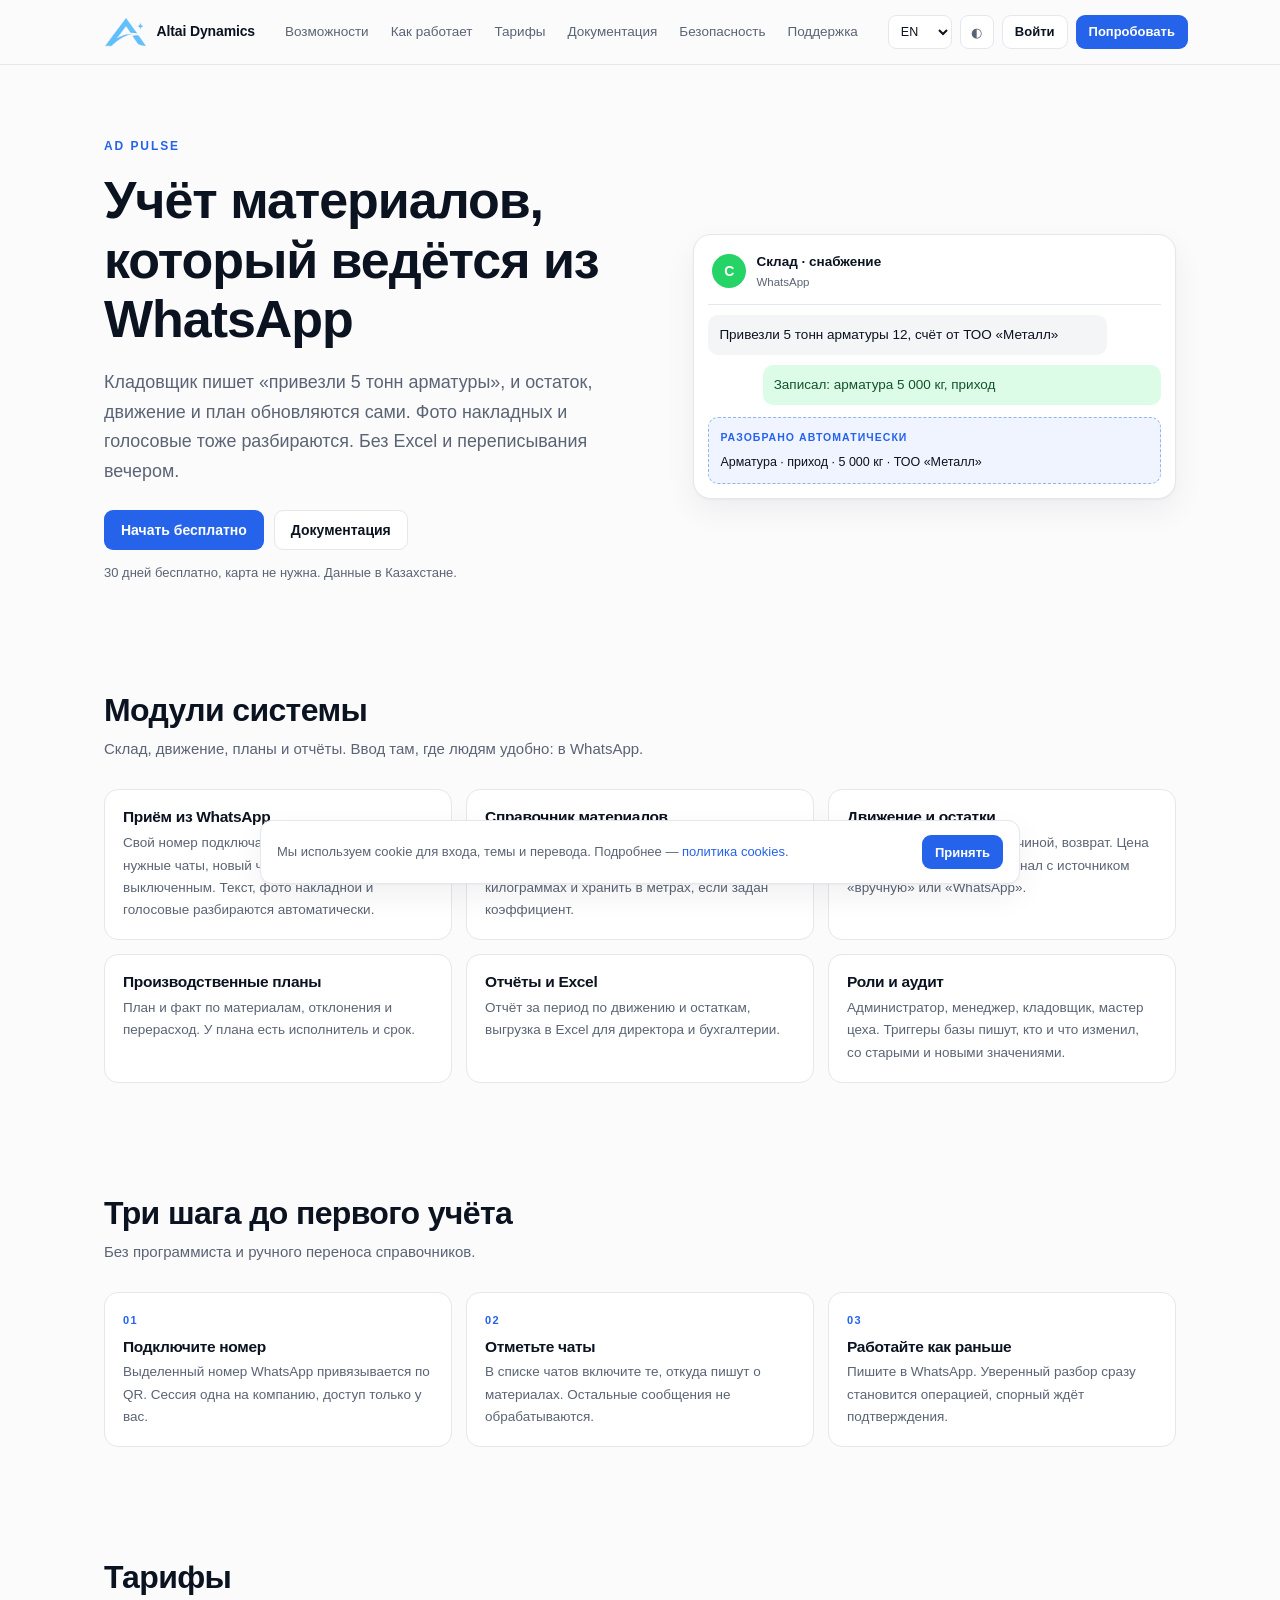
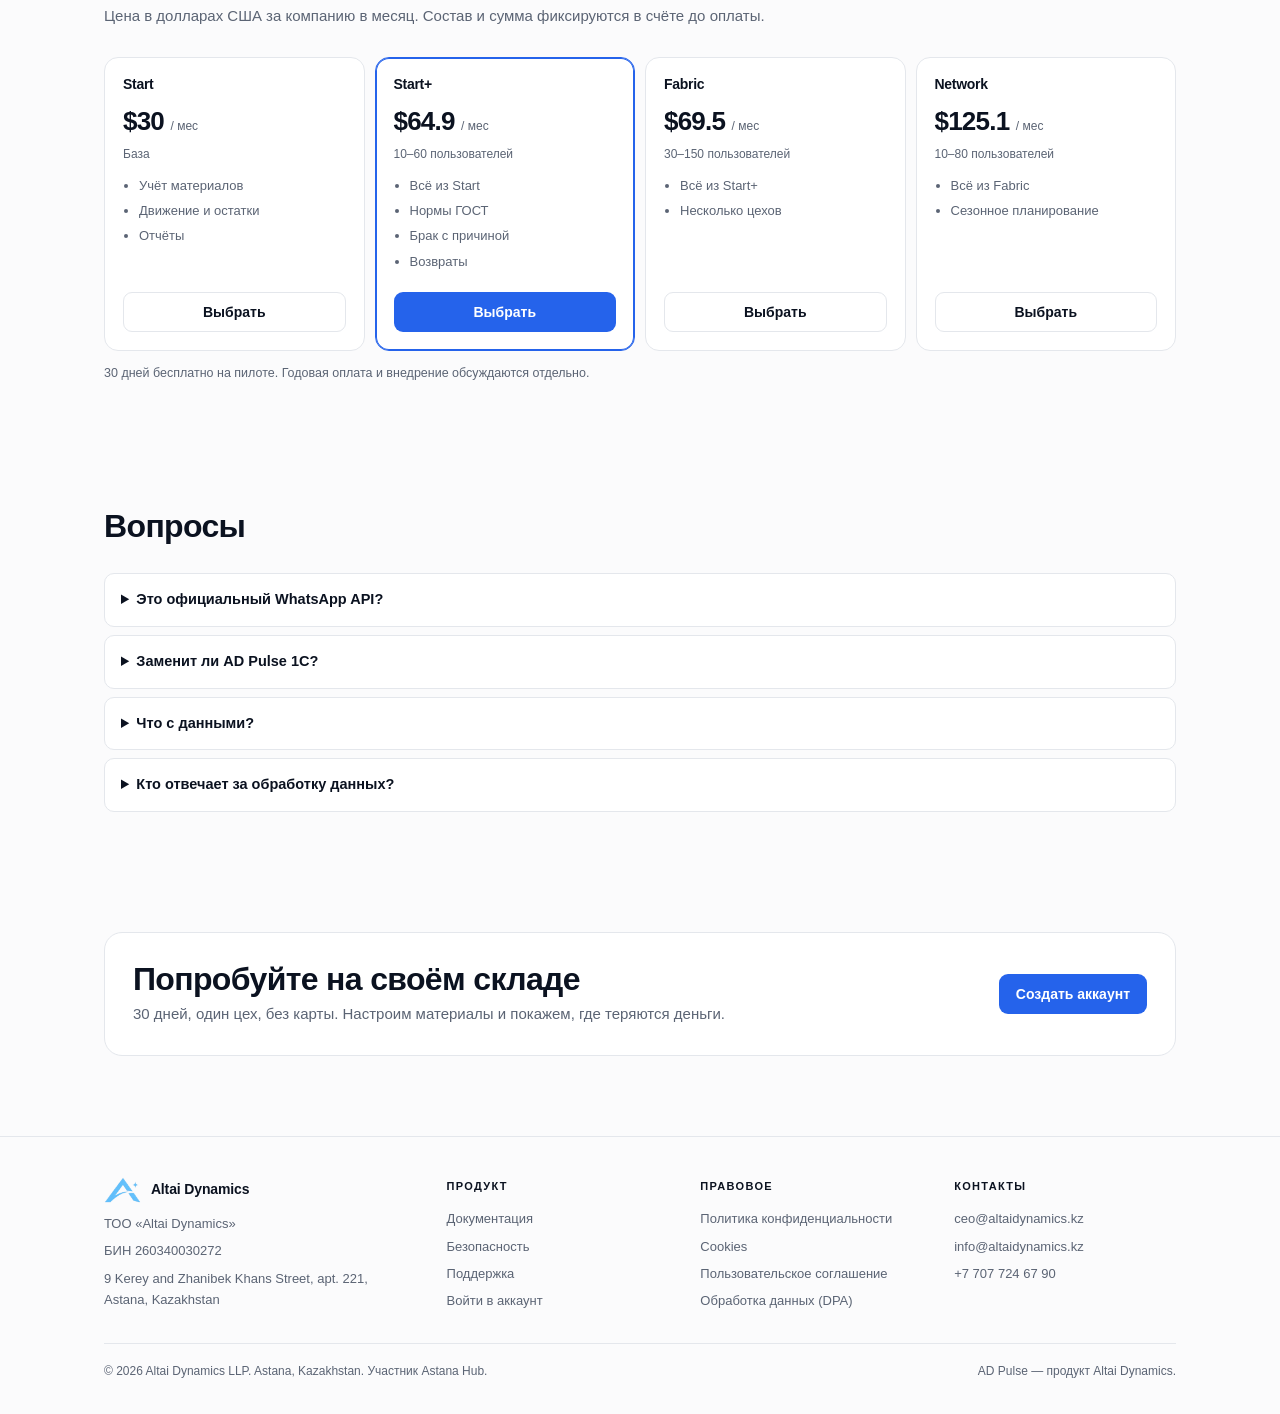
==== commit 2f20b585: "Редизайн: Altai Dynamics, лого, USD-тарифы, правовые страницы, docs, язык и cookie" ====
--- a/index.html
+++ b/index.html
@@ -3,60 +3,83 @@
 <head>
 <meta charset="UTF-8">
 <meta name="viewport" content="width=device-width, initial-scale=1.0">
-<title>AD Pulse — учёт материалов из WhatsApp</title>
-<meta name="description" content="AD Pulse ведёт учёт материалов производства из сообщений WhatsApp: остатки, приход, расход, планы и отчёты без Excel.">
-<link rel="icon" type="image/svg+xml" href="logo.svg">
-<link rel="stylesheet" href="assets/styles.css">
+<title>Altai Dynamics — AD Pulse: учёт материалов из WhatsApp</title>
+<meta name="description" content="AD Pulse ведёт учёт материалов производства из сообщений WhatsApp: остатки, приход, расход, планы и отчёты. Altai Dynamics, Казахстан.">
+<link rel="icon" type="image/png" href="/favicon.png">
+<link rel="apple-touch-icon" href="/icon-192.png">
+<link rel="stylesheet" href="/assets/styles.css">
 <script>try{var t=localStorage.getItem('adpulse-theme');document.documentElement.dataset.theme=t==='dark'?'dark':'light';}catch(e){document.documentElement.dataset.theme='light';}</script>
 </head>
 <body>
 <header class="header">
   <div class="container header-inner">
-    <a class="brand" href="index.html"><img src="logo.svg" alt="AD Pulse"><span>AD Pulse</span></a>
+    <a class="brand" href="/">
+      <img src="/logo-altai.png" alt="Altai Dynamics">
+      <span class="brand-name">Altai Dynamics</span>
+    </a>
     <nav class="nav">
-      <a href="#features">Возможности</a>
-      <a href="#how">Как работает</a>
-      <a href="#pricing">Тарифы</a>
-      <a href="docs.html">Документация</a>
-      <a href="support.html">Поддержка</a>
+      <a href="/#features">Возможности</a>
+      <a href="/#how">Как работает</a>
+      <a href="/#pricing">Тарифы</a>
+      <a href="/docs/">Документация</a>
+      <a href="/security/">Безопасность</a>
+      <a href="/support/">Поддержка</a>
     </nav>
     <div class="header-actions">
-      <div id="google_translate_element" class="lang-box" aria-label="Перевод страницы"></div>
+      <select class="lang-select" data-lang aria-label="Язык сайта">
+        <option value="ru">RU</option>
+        <option value="en">EN</option>
+        <option value="kk">ҚАЗ</option>
+        <option value="zh-CN">中文</option>
+        <option value="tr">TR</option>
+        <option value="de">DE</option>
+        <option value="sv">SV</option>
+        <option value="ja">JA</option>
+      </select>
       <button class="icon-btn" data-theme-toggle aria-label="Тёмная тема">◐</button>
-      <a class="btn btn-ghost btn-sm login-link" href="https://pulse.altaidynamics.kz/login">Войти в аккаунт</a>
+      <a class="btn btn-ghost btn-sm login-link" href="https://pulse.altaidynamics.kz/login">Войти</a>
       <a class="btn btn-primary btn-sm" href="https://pulse.altaidynamics.kz/register">Попробовать</a>
       <button class="icon-btn menu-btn" data-menu-toggle aria-label="Меню">☰</button>
     </div>
   </div>
+  <nav class="mobile-nav" data-mobile-nav>
+    <a href="/#features">Возможности</a>
+    <a href="/#how">Как работает</a>
+    <a href="/#pricing">Тарифы</a>
+    <a href="/docs/">Документация</a>
+    <a href="/security/">Безопасность</a>
+    <a href="/support/">Поддержка</a>
+    <a href="https://pulse.altaidynamics.kz/login">Войти в аккаунт</a>
+  </nav>
 </header>
 
 <main>
   <section class="container hero">
     <div class="hero-grid">
       <div>
-        <span class="eyebrow">Учёт материалов для производств Казахстана</span>
-        <h1>Кладовщик пишет в WhatsApp, учёт обновляется сам</h1>
+        <div class="product-label">AD Pulse</div>
+        <h1>Учёт материалов, который ведётся из WhatsApp</h1>
         <p class="lead">
-          «Привезли 5 тонн арматуры» — и остаток, движение и план уже в системе.
-          Без Excel, без переписывания вечером и без внедрения на полгода.
+          Кладовщик пишет «привезли 5 тонн арматуры», и остаток, движение и план обновляются сами.
+          Фото накладных и голосовые тоже разбираются. Без Excel и переписывания вечером.
         </p>
         <div class="hero-cta">
           <a class="btn btn-primary" href="https://pulse.altaidynamics.kz/register">Начать бесплатно</a>
-          <a class="btn btn-ghost" href="docs.html">Как это работает</a>
+          <a class="btn btn-ghost" href="/docs/">Документация</a>
         </div>
         <p class="hero-note">30 дней бесплатно, карта не нужна. Данные в Казахстане.</p>
       </div>
-      <div class="phone-card" aria-hidden="true">
-        <div class="chat-head">
-          <div class="chat-avatar">С</div>
+      <div class="mock" aria-hidden="true">
+        <div class="mock-head">
+          <div class="mock-avatar">С</div>
           <div>
-            <div class="chat-title">Склад · снабжение</div>
-            <div class="chat-sub">WhatsApp</div>
+            <div class="mock-title">Склад · снабжение</div>
+            <div class="mock-sub">WhatsApp</div>
           </div>
         </div>
         <div class="msg">Привезли 5 тонн арматуры 12, счёт от ТОО «Металл»</div>
         <div class="msg out">Записал: арматура 5 000 кг, приход</div>
-        <div class="parsed">
+        <div class="mock-parsed">
           <b>Разобрано автоматически</b>
           Арматура · приход · 5 000 кг · ТОО «Металл»
         </div>
@@ -66,77 +89,81 @@
 
   <section class="container section" id="features">
     <div class="section-head">
-      <h2>Что внутри</h2>
-      <p>Система закрывает склад, движение, планы и отчёты. Ввод идёт там, где людям удобно: в WhatsApp.</p>
+      <h2>Модули системы</h2>
+      <p>Склад, движение, планы и отчёты. Ввод там, где людям удобно: в WhatsApp.</p>
     </div>
     <div class="grid-3">
-      <article class="card"><h3>Приём из WhatsApp</h3><p>Клиент подключает свой номер, отмечает нужные чаты. Текст, фото накладной и голосовые разбираются автоматически.</p></article>
-      <article class="card"><h3>Остатки в реальном времени</h3><p>Приход, расход, брак и возврат меняют остаток сразу. Видно, где заканчивается материал.</p></article>
-      <article class="card"><h3>Производственные планы</h3><p>План и факт по каждому цеху, отклонения и перерасход против нормы ГОСТ.</p></article>
-      <article class="card"><h3>Отчёты и Excel</h3><p>Отчёт по движению и остаткам выгружается в Excel. Директор получает цифры, а не пересказ.</p></article>
-      <article class="card"><h3>Роли и доступ</h3><p>Админ, менеджер, кладовщик и мастер цеха видят только то, что им нужно.</p></article>
-      <article class="card"><h3>История и аудит</h3><p>Кто и когда изменил материал, движение или план. Изменения не теряются.</p></article>
+      <article class="card"><h3>Приём из WhatsApp</h3><p>Свой номер подключается по QR. Отмечаются нужные чаты, новый чат приходит выключенным. Текст, фото накладной и голосовые разбираются автоматически.</p></article>
+      <article class="card"><h3>Справочник материалов</h3><p>Названия, единицы, нормы ГОСТ на единицу продукции. Арматуру можно вводить в килограммах и хранить в метрах, если задан коэффициент.</p></article>
+      <article class="card"><h3>Движение и остатки</h3><p>Приход, расход, брак с причиной, возврат. Цена за единицу, контрагент, журнал с источником «вручную» или «WhatsApp».</p></article>
+      <article class="card"><h3>Производственные планы</h3><p>План и факт по материалам, отклонения и перерасход. У плана есть исполнитель и срок.</p></article>
+      <article class="card"><h3>Отчёты и Excel</h3><p>Отчёт за период по движению и остаткам, выгрузка в Excel для директора и бухгалтерии.</p></article>
+      <article class="card"><h3>Роли и аудит</h3><p>Администратор, менеджер, кладовщик, мастер цеха. Триггеры базы пишут, кто и что изменил, со старыми и новыми значениями.</p></article>
     </div>
   </section>
 
   <section class="container section" id="how">
     <div class="section-head">
       <h2>Три шага до первого учёта</h2>
-      <p>Без программиста и без переноса справочников вручную.</p>
+      <p>Без программиста и ручного переноса справочников.</p>
     </div>
     <div class="grid-3">
-      <article class="card"><div class="num">01</div><h3>Подключите номер</h3><p>Выделенный номер WhatsApp привязывается по QR. Чаты остаются вашими, доступ — только у компании.</p></article>
-      <article class="card"><div class="num">02</div><h3>Отметьте чаты</h3><p>В списке чатов включите те, откуда приходят сообщения о материалах. Остальные не трогаем.</p></article>
-      <article class="card"><div class="num">03</div><h3>Работайте как раньше</h3><p>Пишите в WhatsApp. Система разбирает сообщение, а спорные случаи показывает на подтверждение.</p></article>
+      <article class="card"><div class="num">01</div><h3>Подключите номер</h3><p>Выделенный номер WhatsApp привязывается по QR. Сессия одна на компанию, доступ только у вас.</p></article>
+      <article class="card"><div class="num">02</div><h3>Отметьте чаты</h3><p>В списке чатов включите те, откуда пишут о материалах. Остальные сообщения не обрабатываются.</p></article>
+      <article class="card"><div class="num">03</div><h3>Работайте как раньше</h3><p>Пишите в WhatsApp. Уверенный разбор сразу становится операцией, спорный ждёт подтверждения.</p></article>
     </div>
   </section>
 
   <section class="container section" id="pricing">
     <div class="section-head">
       <h2>Тарифы</h2>
-      <p>Пилот 30 дней бесплатно. Дальше — подписка, годовая оплата дешевле на 20%.</p>
+      <p>Цена в долларах США за компанию в месяц. Состав и сумма фиксируются в счёте до оплаты.</p>
     </div>
     <div class="pricing">
       <article class="card plan">
-        <h3>Пилот</h3>
-        <div class="price">0 ₸ <small>/ 30 дней</small></div>
-        <ul><li>1 склад</li><li>Все функции</li><li>Настройка и обучение</li></ul>
-        <a class="btn btn-ghost" href="https://pulse.altaidynamics.kz/register">Начать</a>
+        <h3>Start</h3>
+        <div class="price">$30 <small>/ мес</small></div>
+        <div class="users">База</div>
+        <ul><li>Учёт материалов</li><li>Движение и остатки</li><li>Отчёты</li></ul>
+        <a class="btn btn-ghost" href="https://pulse.altaidynamics.kz/register">Выбрать</a>
+      </article>
+      <article class="card plan featured">
+        <h3>Start+</h3>
+        <div class="price">$64.9 <small>/ мес</small></div>
+        <div class="users">10–60 пользователей</div>
+        <ul><li>Всё из Start</li><li>Нормы ГОСТ</li><li>Брак с причиной</li><li>Возвраты</li></ul>
+        <a class="btn btn-primary" href="https://pulse.altaidynamics.kz/register">Выбрать</a>
       </article>
       <article class="card plan">
-        <h3>Старт</h3>
-        <div class="price">14 900 ₸ <small>/ мес</small></div>
-        <ul><li>1 склад</li><li>Учёт, планы, отчёты</li><li>Работа с телефона</li><li>WhatsApp отдельно</li></ul>
+        <h3>Fabric</h3>
+        <div class="price">$69.5 <small>/ мес</small></div>
+        <div class="users">30–150 пользователей</div>
+        <ul><li>Всё из Start+</li><li>Несколько цехов</li></ul>
         <a class="btn btn-ghost" href="https://pulse.altaidynamics.kz/register">Выбрать</a>
       </article>
-      <article class="card plan featured">
-        <h3>Завод</h3>
-        <div class="price">29 900 ₸ <small>/ мес</small></div>
-        <ul><li>До 3 цехов</li><li>WhatsApp включён, 1 номер</li><li>Все отчёты</li></ul>
-        <a class="btn btn-primary" href="https://pulse.altaidynamics.kz/register">Выбрать</a>
-      </article>
       <article class="card plan">
-        <h3>Сеть</h3>
-        <div class="price">54 900 ₸ <small>/ мес</small></div>
-        <ul><li>Без лимита цехов</li><li>2 WhatsApp-номера</li><li>Приоритетная поддержка</li></ul>
+        <h3>Network</h3>
+        <div class="price">$125.1 <small>/ мес</small></div>
+        <div class="users">10–80 пользователей</div>
+        <ul><li>Всё из Fabric</li><li>Сезонное планирование</li></ul>
         <a class="btn btn-ghost" href="https://pulse.altaidynamics.kz/register">Выбрать</a>
       </article>
     </div>
-    <p class="hero-note" style="margin-top:14px">WhatsApp для тарифа «Старт» — +14 900 ₸ в месяц. Пользователи не ограничены.</p>
+    <p class="pricing-note">30 дней бесплатно на пилоте. Годовая оплата и внедрение обсуждаются отдельно.</p>
   </section>
 
   <section class="container section faq">
     <div class="section-head"><h2>Вопросы</h2></div>
-    <details><summary>Это официальный WhatsApp API?</summary><p>Нет. Мы подключаем номер через собственный шлюз. Это дешевле, но WhatsApp может ограничить неофициальные подключения, поэтому лучше выделенный номер, а не основной канал снабжения.</p></details>
+    <details><summary>Это официальный WhatsApp API?</summary><p>Нет. Номер подключается через собственный шлюз. Это дешевле, но WhatsApp может ограничить неофициальные подключения, поэтому нужен выделенный номер, а не основной канал снабжения.</p></details>
     <details><summary>Заменит ли AD Pulse 1С?</summary><p>Нет. 1С остаётся для бухгалтерии. AD Pulse закрывает цех, склад и ввод из WhatsApp, откуда документы часто не доходят до бухгалтера.</p></details>
-    <details><summary>Что с данными?</summary><p>Данные компании хранятся в Supabase и не видны другим клиентам: доступ ограничен на уровне базы по company_id. Выгрузка в Excel доступна в отчётах.</p></details>
-    <details><summary>Сколько людей можно подключить?</summary><p>Пользователи не ограничены на всех тарифах. Ограничение — по цехам и WhatsApp-номерам.</p></details>
+    <details><summary>Что с данными?</summary><p>База в Supabase, каждая компания видит только свои записи: доступ ограничен Row Level Security по company_id. Политика конфиденциальности и DPA опубликованы в подвале.</p></details>
+    <details><summary>Кто отвечает за обработку данных?</summary><p>По записям компании вы контроллер, мы обработчик. По своим коммерческим записям контроллер — Altai Dynamics. Подробности в DPA и политике.</p></details>
   </section>
 
   <section class="container section">
     <div class="cta-band">
       <div>
-        <h2 style="margin:0 0 6px">Попробуйте на своём складе</h2>
+        <h2 style="margin:0 0 4px">Попробуйте на своём складе</h2>
         <p style="margin:0;color:var(--muted)">30 дней, один цех, без карты. Настроим материалы и покажем, где теряются деньги.</p>
       </div>
       <a class="btn btn-primary" href="https://pulse.altaidynamics.kz/register">Создать аккаунт</a>
@@ -145,21 +172,50 @@
 </main>
 
 <footer class="footer">
-  <div class="container footer-grid">
-    <div>
-      <div class="brand" style="margin-bottom:8px"><img src="logo.svg" alt=""><span>AD Pulse</span></div>
-      <div>© 2026 Altai Dynamics</div>
-    </div>
-    <div class="links">
-      <a href="docs.html">Документация</a>
-      <a href="security.html">Безопасность</a>
-      <a href="support.html">Поддержка</a>
-      <a href="privacy.html">Политика</a>
-      <a href="mailto:info@altaidynamics.kz">info@altaidynamics.kz</a>
-      <a href="https://pulse.altaidynamics.kz/login">Войти</a>
+  <div class="container">
+    <div class="footer-grid">
+      <div>
+        <div class="brand" style="margin-bottom:10px">
+          <img src="/logo-altai.png" alt="" style="height:26px">
+          <span class="brand-name">Altai Dynamics</span>
+        </div>
+        <p style="margin:0 0 6px">ТОО «Altai Dynamics»</p>
+        <p style="margin:0 0 6px">БИН 260340030272</p>
+        <p style="margin:0">9 Kerey and Zhanibek Khans Street, apt. 221, Astana, Kazakhstan</p>
+      </div>
+      <div>
+        <h4>Продукт</h4>
+        <a href="/docs/">Документация</a>
+        <a href="/security/">Безопасность</a>
+        <a href="/support/">Поддержка</a>
+        <a href="https://pulse.altaidynamics.kz/login">Войти в аккаунт</a>
+      </div>
+      <div>
+        <h4>Правовое</h4>
+        <a href="/privacy/">Политика конфиденциальности</a>
+        <a href="/cookies/">Cookies</a>
+        <a href="/terms/">Пользовательское соглашение</a>
+        <a href="/dpa/">Обработка данных (DPA)</a>
+      </div>
+      <div>
+        <h4>Контакты</h4>
+        <a href="mailto:ceo@altaidynamics.kz">ceo@altaidynamics.kz</a>
+        <a href="mailto:info@altaidynamics.kz">info@altaidynamics.kz</a>
+        <a href="tel:+77077246790">+7 707 724 67 90</a>
+      </div>
+    </div>
+    <div class="footer-bottom">
+      <span>© 2026 Altai Dynamics LLP. Astana, Kazakhstan. Участник Astana Hub.</span>
+      <span>AD Pulse — продукт Altai Dynamics.</span>
     </div>
   </div>
 </footer>
-<script src="assets/app.js"></script>
+
+<div class="cookie-banner" data-cookie-banner hidden>
+  <span>Мы используем cookie для входа, темы и перевода. Подробнее — <a href="/cookies/">политика cookies</a>.</span>
+  <button class="btn btn-primary btn-sm" data-cookie-accept>Принять</button>
+</div>
+
+<script src="/assets/app.js"></script>
 </body>
 </html>
--- a/assets/styles.css
+++ b/assets/styles.css
@@ -1,312 +1,261 @@
 :root {
-  --bg: #f7f7f8;
+  --bg: #fbfbfc;
   --card: #ffffff;
-  --surface: #f1f2f4;
-  --text: #111827;
-  --muted: #6b7280;
-  --border: #e5e7eb;
+  --surface: #f4f5f7;
+  --text: #0b1220;
+  --muted: #5b6474;
+  --border: #e4e7ec;
   --accent: #2563eb;
   --accent-hover: #1d4ed8;
-  --accent-weak: #eff6ff;
+  --accent-weak: #eff4ff;
   --danger: #dc2626;
-  --radius: 16px;
-  --shadow: 0 1px 2px rgba(16, 24, 40, 0.05), 0 8px 24px rgba(16, 24, 40, 0.06);
+  --radius: 14px;
+  --shadow: 0 1px 2px rgba(16, 24, 40, .04), 0 12px 32px rgba(16, 24, 40, .06);
+  --header: 64px;
   color-scheme: light;
 }
 
 [data-theme="dark"] {
-  --bg: #0f1115;
-  --card: #161a22;
-  --surface: #1c2029;
-  --text: #f3f4f6;
-  --muted: #9ca3af;
-  --border: #262b36;
-  --accent: #3b82f6;
-  --accent-hover: #60a5fa;
-  --accent-weak: rgba(59, 130, 246, 0.12);
+  --bg: #0b0e14;
+  --card: #121722;
+  --surface: #171d2a;
+  --text: #f2f4f8;
+  --muted: #98a1b2;
+  --border: #232b3a;
+  --accent: #4f8cff;
+  --accent-hover: #79a7ff;
+  --accent-weak: rgba(79, 140, 255, .12);
   --danger: #f87171;
-  --shadow: 0 1px 2px rgba(0, 0, 0, 0.4), 0 12px 32px rgba(0, 0, 0, 0.35);
+  --shadow: 0 1px 2px rgba(0, 0, 0, .4), 0 16px 40px rgba(0, 0, 0, .35);
   color-scheme: dark;
 }
 
 * { box-sizing: border-box; }
-
-html { scroll-behavior: smooth; }
-
+html { scroll-behavior: smooth; scroll-padding-top: calc(var(--header) + 16px); }
 body {
   margin: 0;
   background: var(--bg);
   color: var(--text);
   font-family: -apple-system, BlinkMacSystemFont, "Segoe UI", Roboto, Inter, Arial, sans-serif;
-  line-height: 1.6;
+  font-size: 15px;
+  line-height: 1.65;
   -webkit-font-smoothing: antialiased;
-}
-
+  text-rendering: optimizeLegibility;
+}
 a { color: var(--accent); text-decoration: none; }
 a:hover { color: var(--accent-hover); }
-
-img { max-width: 100%; }
-
-.container { width: 100%; max-width: 1080px; margin: 0 auto; padding: 0 20px; }
-
+img { max-width: 100%; display: block; }
+h1, h2, h3 { letter-spacing: -0.02em; line-height: 1.15; }
+p { margin: 0 0 12px; }
+.container { width: 100%; max-width: 1120px; margin: 0 auto; padding: 0 24px; }
+
+/* Header */
 .header {
-  position: sticky;
-  top: 0;
-  z-index: 40;
-  background: color-mix(in srgb, var(--bg) 88%, transparent);
-  backdrop-filter: blur(12px);
+  position: sticky; top: 0; z-index: 50;
+  background: color-mix(in srgb, var(--bg) 92%, transparent);
+  backdrop-filter: saturate(180%) blur(14px);
   border-bottom: 1px solid var(--border);
 }
-
-.header-inner {
-  display: flex;
-  align-items: center;
-  gap: 18px;
-  min-height: 64px;
-}
-
-.brand { display: flex; align-items: center; gap: 10px; font-weight: 700; color: var(--text); }
-.brand img { width: 30px; height: 30px; border-radius: 8px; }
-.brand span { font-size: 15px; letter-spacing: -0.01em; }
-
-.nav { display: flex; align-items: center; gap: 4px; margin-left: 8px; }
-.nav a {
-  color: var(--muted);
-  font-size: 14px;
-  padding: 8px 10px;
-  border-radius: 8px;
-}
+.header-inner { display: flex; align-items: center; gap: 20px; height: var(--header); }
+.brand { display: flex; align-items: center; gap: 10px; color: var(--text); flex-shrink: 0; }
+.brand img { height: 30px; width: auto; }
+.brand-name { font-size: 14px; font-weight: 700; letter-spacing: -0.01em; white-space: nowrap; }
+.brand-sub { display: block; font-size: 11px; font-weight: 500; color: var(--muted); letter-spacing: .02em; }
+
+.nav { display: flex; align-items: center; gap: 2px; }
+.nav a { color: var(--muted); font-size: 13.5px; padding: 8px 10px; border-radius: 8px; white-space: nowrap; }
 .nav a:hover, .nav a.active { color: var(--text); background: var(--surface); }
 
 .header-actions { margin-left: auto; display: flex; align-items: center; gap: 8px; }
+.lang-select {
+  height: 34px; border: 1px solid var(--border); background: var(--card); color: var(--text);
+  border-radius: 8px; padding: 0 8px; font: inherit; font-size: 12.5px; cursor: pointer;
+}
+.lang-select:focus { outline: 2px solid var(--accent); outline-offset: 1px; }
 
 .btn {
-  display: inline-flex;
-  align-items: center;
-  justify-content: center;
-  gap: 8px;
-  min-height: 40px;
-  padding: 9px 16px;
-  border-radius: 10px;
-  border: 1px solid transparent;
-  font-size: 14px;
-  font-weight: 600;
-  cursor: pointer;
-  transition: background 0.15s, border-color 0.15s, color 0.15s;
-}
+  display: inline-flex; align-items: center; justify-content: center; gap: 8px;
+  height: 40px; padding: 0 16px; border-radius: 9px; border: 1px solid transparent;
+  font-size: 14px; font-weight: 600; white-space: nowrap; cursor: pointer;
+  transition: background .15s, border-color .15s, color .15s;
+}
+.btn-sm { height: 34px; padding: 0 12px; font-size: 13px; }
 .btn-primary { background: var(--accent); color: #fff; }
 .btn-primary:hover { background: var(--accent-hover); color: #fff; }
-.btn-ghost { border-color: var(--border); color: var(--text); background: var(--card); }
+.btn-ghost { background: var(--card); border-color: var(--border); color: var(--text); }
 .btn-ghost:hover { border-color: var(--accent); color: var(--text); }
-.btn-sm { min-height: 34px; padding: 6px 12px; font-size: 13px; }
 
 .icon-btn {
-  width: 38px;
-  height: 38px;
-  border-radius: 10px;
-  border: 1px solid var(--border);
-  background: var(--card);
-  color: var(--muted);
-  display: inline-flex;
-  align-items: center;
-  justify-content: center;
-  cursor: pointer;
+  width: 34px; height: 34px; border: 1px solid var(--border); background: var(--card);
+  color: var(--muted); border-radius: 8px; display: inline-flex; align-items: center; justify-content: center; cursor: pointer;
 }
 .icon-btn:hover { color: var(--text); border-color: var(--accent); }
-
 .menu-btn { display: none; }
 
-.hero { padding: 72px 0 48px; }
-.hero-grid { display: grid; grid-template-columns: 1.1fr 0.9fr; gap: 40px; align-items: center; }
-.eyebrow {
-  display: inline-flex;
-  align-items: center;
-  gap: 8px;
-  font-size: 12px;
-  font-weight: 600;
-  color: var(--accent);
-  background: var(--accent-weak);
-  border: 1px solid color-mix(in srgb, var(--accent) 25%, transparent);
-  padding: 5px 10px;
-  border-radius: 999px;
-  margin-bottom: 18px;
-}
-h1 { font-size: clamp(34px, 5vw, 52px); line-height: 1.05; letter-spacing: -0.03em; margin: 0 0 18px; }
-.lead { font-size: 18px; color: var(--muted); max-width: 560px; margin: 0 0 26px; }
-.hero-cta { display: flex; flex-wrap: wrap; gap: 10px; margin-bottom: 14px; }
+/* Hero */
+.hero { padding-top: 72px; padding-bottom: 40px; }
+.hero-grid { display: grid; grid-template-columns: 1.05fr .95fr; gap: 56px; align-items: center; }
+.product-label { font-size: 12px; font-weight: 700; letter-spacing: .16em; color: var(--accent); text-transform: uppercase; margin-bottom: 14px; }
+h1 { font-size: clamp(34px, 4.4vw, 52px); margin: 0 0 18px; }
+.lead { font-size: clamp(16px, 1.4vw, 18px); color: var(--muted); max-width: 560px; margin: 0 0 24px; }
+.hero-cta { display: flex; flex-wrap: wrap; gap: 10px; margin-bottom: 12px; }
 .hero-note { font-size: 13px; color: var(--muted); }
 
-.phone-card {
-  background: var(--card);
-  border: 1px solid var(--border);
-  border-radius: 20px;
-  padding: 16px;
-  box-shadow: var(--shadow);
-}
-.chat-head { display: flex; align-items: center; gap: 10px; padding: 4px 4px 12px; border-bottom: 1px solid var(--border); }
-.chat-avatar { width: 36px; height: 36px; border-radius: 50%; background: #25d366; display: grid; place-items: center; color: #fff; font-weight: 700; }
-.chat-title { font-size: 14px; font-weight: 600; }
-.chat-sub { font-size: 12px; color: var(--muted); }
-.msg { margin-top: 12px; max-width: 86%; padding: 10px 12px; border-radius: 12px; font-size: 14px; background: var(--surface); }
+.mock {
+  background: var(--card); border: 1px solid var(--border); border-radius: 18px;
+  box-shadow: var(--shadow); padding: 14px;
+}
+.mock-head { display: flex; align-items: center; gap: 10px; padding: 2px 4px 12px; border-bottom: 1px solid var(--border); }
+.mock-avatar { width: 34px; height: 34px; border-radius: 50%; background: #25d366; display: grid; place-items: center; color: #fff; font-weight: 700; font-size: 14px; }
+.mock-title { font-size: 13.5px; font-weight: 600; }
+.mock-sub { font-size: 11.5px; color: var(--muted); }
+.msg { margin-top: 10px; max-width: 88%; padding: 9px 11px; border-radius: 10px; font-size: 13.5px; background: var(--surface); }
 .msg.out { margin-left: auto; background: #dcfce7; color: #14532d; }
 [data-theme="dark"] .msg.out { background: #14351f; color: #bbf7d0; }
-.parsed {
-  margin-top: 14px;
-  border: 1px dashed color-mix(in srgb, var(--accent) 40%, var(--border));
-  border-radius: 12px;
-  padding: 12px;
-  font-size: 13px;
-  background: var(--accent-weak);
-}
-.parsed b { display: block; font-size: 12px; text-transform: uppercase; letter-spacing: 0.08em; color: var(--accent); margin-bottom: 6px; }
-
-.section { padding: 56px 0; }
-.section-head { max-width: 640px; margin-bottom: 28px; }
-h2 { font-size: clamp(26px, 3.4vw, 36px); letter-spacing: -0.02em; margin: 0 0 10px; }
+.mock-parsed { margin-top: 12px; border: 1px dashed color-mix(in srgb, var(--accent) 40%, var(--border)); border-radius: 10px; padding: 11px; font-size: 12.5px; background: var(--accent-weak); }
+.mock-parsed b { display: block; font-size: 10.5px; letter-spacing: .1em; text-transform: uppercase; color: var(--accent); margin-bottom: 5px; }
+
+/* Sections */
+.section { padding-top: 56px; padding-bottom: 56px; }
+.section-head { max-width: 680px; margin-bottom: 28px; }
+h2 { font-size: clamp(24px, 2.6vw, 32px); margin: 0 0 8px; }
 .section-head p { color: var(--muted); margin: 0; }
-
-.grid-3 { display: grid; grid-template-columns: repeat(3, 1fr); gap: 16px; }
-.grid-2 { display: grid; grid-template-columns: repeat(2, 1fr); gap: 16px; }
-.card {
-  background: var(--card);
-  border: 1px solid var(--border);
-  border-radius: var(--radius);
-  padding: 20px;
-}
-.card h3 { margin: 0 0 8px; font-size: 16px; }
-.card p { margin: 0; color: var(--muted); font-size: 14px; }
-.card .num { font-size: 12px; font-weight: 700; color: var(--accent); margin-bottom: 10px; }
-
-.pricing { display: grid; grid-template-columns: repeat(4, 1fr); gap: 12px; }
-.plan { display: flex; flex-direction: column; }
-.plan .price { font-size: 24px; font-weight: 700; margin: 8px 0 2px; }
-.plan .price small { font-size: 13px; font-weight: 500; color: var(--muted); }
-.plan ul { margin: 14px 0 18px; padding-left: 18px; color: var(--muted); font-size: 13px; }
-.plan li { margin-bottom: 6px; }
+.grid-3 { display: grid; grid-template-columns: repeat(3, minmax(0, 1fr)); gap: 14px; }
+.grid-2 { display: grid; grid-template-columns: repeat(2, minmax(0, 1fr)); gap: 14px; }
+.card { background: var(--card); border: 1px solid var(--border); border-radius: var(--radius); padding: 18px; }
+.card h3 { margin: 0 0 6px; font-size: 15.5px; }
+.card p { margin: 0; color: var(--muted); font-size: 13.5px; }
+.num { font-size: 11px; font-weight: 700; letter-spacing: .12em; color: var(--accent); margin-bottom: 8px; }
+
+/* Pricing */
+.pricing { display: grid; grid-template-columns: repeat(4, minmax(0, 1fr)); gap: 10px; }
+.plan { display: flex; flex-direction: column; padding: 18px; }
+.plan h3 { font-size: 14px; margin: 0 0 2px; }
+.plan .price { font-size: 26px; font-weight: 750; letter-spacing: -0.03em; margin: 6px 0 2px; }
+.plan .price small { font-size: 12px; font-weight: 500; color: var(--muted); letter-spacing: 0; }
+.plan .users { font-size: 12px; color: var(--muted); margin-bottom: 10px; }
+.plan ul { margin: 0 0 16px; padding-left: 16px; color: var(--muted); font-size: 13px; }
+.plan li { margin-bottom: 4px; }
 .plan.featured { border-color: var(--accent); box-shadow: 0 0 0 1px var(--accent) inset; }
-.plan .btn { margin-top: auto; }
-
-.faq details {
-  border: 1px solid var(--border);
-  border-radius: 12px;
-  padding: 14px 16px;
-  background: var(--card);
-  margin-bottom: 8px;
-}
-.faq summary { cursor: pointer; font-weight: 600; font-size: 15px; }
-.faq p { color: var(--muted); margin: 10px 0 0; font-size: 14px; }
-
-.cta-band {
-  background: var(--card);
-  border: 1px solid var(--border);
-  border-radius: 20px;
-  padding: 32px;
-  display: flex;
-  align-items: center;
-  justify-content: space-between;
-  gap: 20px;
-  flex-wrap: wrap;
-}
-
-.footer { border-top: 1px solid var(--border); padding: 28px 0 40px; color: var(--muted); font-size: 13px; }
-.footer-grid { display: flex; justify-content: space-between; gap: 24px; flex-wrap: wrap; }
-.footer links { display: flex; gap: 16px; flex-wrap: wrap; }
-.footer a { color: var(--muted); }
+.plan .btn { margin-top: auto; width: 100%; }
+.pricing-note { font-size: 12.5px; color: var(--muted); margin-top: 12px; }
+
+/* FAQ */
+.faq details { background: var(--card); border: 1px solid var(--border); border-radius: 10px; padding: 14px 16px; margin-bottom: 8px; }
+.faq summary { cursor: pointer; font-weight: 600; font-size: 14.5px; }
+.faq p { color: var(--muted); font-size: 13.5px; margin: 8px 0 0; }
+
+/* CTA */
+.cta-band { background: var(--card); border: 1px solid var(--border); border-radius: 18px; padding: 28px; display: flex; align-items: center; justify-content: space-between; gap: 20px; flex-wrap: wrap; }
+
+/* Footer */
+.footer { border-top: 1px solid var(--border); padding: 40px 0 32px; margin-top: 24px; font-size: 13px; color: var(--muted); }
+.footer-grid { display: grid; grid-template-columns: 1.4fr repeat(3, 1fr); gap: 32px; }
+.footer h4 { font-size: 11px; text-transform: uppercase; letter-spacing: .12em; color: var(--text); margin: 0 0 10px; }
+.footer a { color: var(--muted); display: block; padding: 3px 0; }
 .footer a:hover { color: var(--text); }
+.footer brand { display: flex; align-items: center; gap: 10px; margin-bottom: 10px; }
+.footer-bottom { display: flex; justify-content: space-between; gap: 16px; flex-wrap: wrap; border-top: 1px solid var(--border); margin-top: 28px; padding-top: 18px; font-size: 12px; }
+
+/* Legal / prose */
+.prose { max-width: 760px; padding-top: 48px; padding-bottom: 64px; }
+.prose h1 { font-size: clamp(28px, 3vw, 38px); margin: 0 0 8px; }
+.prose .meta { color: var(--muted); font-size: 13px; margin-bottom: 28px; }
+.prose h2 { font-size: 20px; margin: 32px 0 8px; }
+.prose h3 { font-size: 16px; margin: 22px 0 6px; }
+.prose p, .prose li { color: var(--muted); font-size: 14.5px; }
+.prose ul { padding-left: 20px; }
+.prose table { width: 100%; border-collapse: collapse; margin: 14px 0; font-size: 13.5px; }
+.prose th, .prose td { text-align: left; padding: 8px 10px; border-bottom: 1px solid var(--border); vertical-align: top; }
+.prose th { color: var(--text); font-weight: 600; }
+.prose .note { border-left: 3px solid var(--accent); background: var(--accent-weak); padding: 12px 14px; border-radius: 0 8px 8px 0; font-size: 14px; color: var(--text); margin: 18px 0; }
 
 /* Docs */
-.docs-layout { display: grid; grid-template-columns: 240px 1fr; gap: 32px; padding: 32px 0 64px; }
-.docs-side { position: sticky; top: 84px; align-self: start; }
-.docs-side a { display: block; color: var(--muted); font-size: 14px; padding: 6px 10px; border-radius: 8px; }
+.docs { display: grid; grid-template-columns: 250px minmax(0, 1fr) 200px; gap: 40px; padding-top: 32px; padding-bottom: 72px; }
+.docs-side { position: sticky; top: calc(var(--header) + 20px); align-self: start; max-height: calc(100vh - var(--header) - 40px); overflow: auto; }
+.docs-search { width: 100%; height: 36px; border: 1px solid var(--border); background: var(--card); color: var(--text); border-radius: 8px; padding: 0 10px; font: inherit; font-size: 13px; margin-bottom: 14px; }
+.docs-side .group { font-size: 10.5px; text-transform: uppercase; letter-spacing: .12em; color: var(--muted); margin: 18px 8px 6px; }
+.docs-side a { display: block; color: var(--muted); font-size: 13.5px; padding: 6px 8px; border-radius: 7px; }
 .docs-side a:hover { color: var(--text); background: var(--surface); }
-.docs-side .group { font-size: 11px; text-transform: uppercase; letter-spacing: 0.08em; color: var(--muted); margin: 16px 10px 6px; }
-.docs-content h2 { margin-top: 40px; scroll-margin-top: 84px; }
-.docs-content h2:first-child { margin-top: 0; }
-.docs-content h3 { margin: 24px 0 8px; font-size: 17px; }
-.docs-content p, .docs-content li { color: var(--muted); font-size: 15px; }
+.docs-content { min-width: 0; }
+.docs-content h1 { font-size: 36px; margin: 0 0 8px; }
+.docs-content h2 { font-size: 24px; margin: 38px 0 10px; scroll-margin-top: calc(var(--header) + 20px); }
+.docs-content h3 { font-size: 17px; margin: 24px 0 6px; }
+.docs-content p, .docs-content li { color: var(--muted); font-size: 14.5px; }
 .docs-content ul { padding-left: 20px; }
-.docs-content code {
-  background: var(--surface);
-  border: 1px solid var(--border);
-  padding: 1px 6px;
-  border-radius: 6px;
-  font-size: 13px;
-}
-.note {
-  border-left: 3px solid var(--accent);
-  background: var(--accent-weak);
-  padding: 12px 14px;
-  border-radius: 8px;
-  font-size: 14px;
-  margin: 16px 0;
-}
-.translate { display: flex; align-items: center; gap: 10px; margin: 12px 0 0; font-size: 13px; color: var(--muted); }
-
-/* Forms */
-.form-card { max-width: 560px; }
+.docs-content code { background: var(--surface); border: 1px solid var(--border); border-radius: 5px; padding: 1px 5px; font-size: 12.5px; }
+.docs-content pre { background: var(--surface); border: 1px solid var(--border); border-radius: 10px; padding: 14px; overflow: auto; font-size: 12.5px; }
+.docs-toc { position: sticky; top: calc(var(--header) + 20px); align-self: start; font-size: 12.5px; }
+.docs-toc .group { font-size: 10.5px; text-transform: uppercase; letter-spacing: .12em; color: var(--muted); margin-bottom: 8px; }
+.docs-toc a { display: block; color: var(--muted); padding: 3px 0; }
+.docs-toc a:hover { color: var(--text); }
+.docs-mobile-btn { display: none; }
+
+/* Cookie banner */
+.cookie-banner {
+  position: fixed; left: 16px; right: 16px; bottom: 16px; z-index: 80;
+  background: var(--card); border: 1px solid var(--border); border-radius: 12px;
+  box-shadow: var(--shadow); padding: 14px 16px; display: flex; gap: 14px; align-items: center; flex-wrap: wrap;
+  font-size: 13px; color: var(--muted); max-width: 760px; margin: 0 auto;
+}
+.cookie-banner[hidden] { display: none; }
+.cookie-banner .btn { margin-left: auto; }
+
+/* Support form */
+.form-card { max-width: 620px; }
 .field { margin-bottom: 14px; }
-.field label { display: block; font-size: 13px; font-weight: 600; margin-bottom: 6px; }
-.field input, .field textarea {
-  width: 100%;
-  border: 1px solid var(--border);
-  background: var(--card);
-  color: var(--text);
-  border-radius: 10px;
-  padding: 10px 12px;
-  font: inherit;
-  font-size: 14px;
-}
+.field label { display: block; font-size: 12.5px; font-weight: 600; margin-bottom: 5px; }
+.field input, .field textarea { width: 100%; border: 1px solid var(--border); background: var(--card); color: var(--text); border-radius: 9px; padding: 9px 11px; font: inherit; font-size: 14px; }
 .field input:focus, .field textarea:focus { outline: 2px solid var(--accent); outline-offset: 1px; border-color: transparent; }
 .field textarea { min-height: 140px; resize: vertical; }
-.form-status { font-size: 14px; margin-top: 12px; }
+.form-status { font-size: 13.5px; margin-top: 12px; }
 .form-status.ok { color: #059669; }
 .form-status.err { color: var(--danger); }
 
-.toggle-row { display: flex; gap: 10px; flex-wrap: wrap; }
-
-@media (max-width: 900px) {
-  .hero-grid { grid-template-columns: 1fr; }
-  .pricing { grid-template-columns: repeat(2, 1fr); }
-  .docs-layout { grid-template-columns: 1fr; }
-  .docs-side { position: static; display: none; }
-  .grid-3 { grid-template-columns: 1fr; }
-}
-
-@media (max-width: 720px) {
+@media (max-width: 1080px) {
+  .docs { grid-template-columns: 220px minmax(0, 1fr); }
+  .docs-toc { display: none; }
+}
+@media (max-width: 920px) {
+  .hero-grid { grid-template-columns: 1fr; gap: 32px; }
+  .pricing { grid-template-columns: repeat(2, minmax(0, 1fr)); }
+  .grid-3 { grid-template-columns: repeat(2, minmax(0, 1fr)); }
+  .footer-grid { grid-template-columns: 1fr 1fr; }
   .nav { display: none; }
   .menu-btn { display: inline-flex; }
+  .docs { grid-template-columns: 1fr; }
+  .docs-side { position: static; max-height: none; display: none; }
+  .docs.mobile-open .docs-side { display: block; }
+  .docs-mobile-btn { display: inline-flex; margin-bottom: 16px; }
+}
+@media (max-width: 640px) {
+  .container { padding: 0 16px; }
+  .hero { padding-top: 40px; padding-bottom: 24px; }
+  .section { padding-top: 36px; padding-bottom: 36px; }
+  .pricing, .grid-3, .grid-2 { grid-template-columns: 1fr; }
   .header-actions .login-link { display: none; }
-  .pricing { grid-template-columns: 1fr; }
-  .grid-2 { grid-template-columns: 1fr; }
-  .hero { padding: 40px 0 24px; }
-  .mobile-open .nav {
-    display: flex;
-    position: absolute;
-    top: 64px;
-    left: 0;
-    right: 0;
-    flex-direction: column;
-    align-items: stretch;
-    background: var(--card);
-    border-bottom: 1px solid var(--border);
-    padding: 12px 16px;
+  .brand-name { font-size: 13px; }
+  .cookie-banner { left: 10px; right: 10px; bottom: 10px; }
+  .footer-grid { grid-template-columns: 1fr; gap: 22px; }
+  .footer-bottom { flex-direction: column; }
+  .mobile-nav {
+    display: none; position: fixed; inset: var(--header) 0 auto 0; background: var(--card);
+    border-bottom: 1px solid var(--border); padding: 10px 16px 16px; z-index: 49; flex-direction: column;
   }
-}
-
-/* Google Translate: компактный селектор в шапке */
-.lang-box { min-width: 120px; }
-.lang-box .goog-te-gadget { font-size: 0; color: transparent; }
-.lang-box .goog-te-gadget > span { display: none; }
-.lang-box .goog-te-gadget .goog-te-combo {
-  font: inherit;
-  font-size: 13px;
-  color: var(--text);
-  background: var(--card);
-  border: 1px solid var(--border);
-  border-radius: 8px;
-  padding: 6px 8px;
-  max-width: 150px;
-}
-.goog-te-banner-frame { display: none !important; }
-body { top: 0 !important; }
-@media (max-width: 900px) { .lang-box { display: none; } }
+  body.mobile-open .mobile-nav { display: flex; }
+  .mobile-nav a { padding: 10px 8px; border-radius: 8px; color: var(--text); font-size: 14px; }
+  .mobile-nav a:hover { background: var(--surface); }
+}
+@media (min-width: 641px) { .mobile-nav { display: none !important; } }
+
+@media (max-width: 640px) {
+  .brand-name { display: none; }
+  .header-inner { gap: 10px; }
+  .header-actions { gap: 6px; }
+  .lang-select { padding: 0 6px; font-size: 12px; }
+  .header-actions .btn-primary { height: 32px; padding: 0 10px; font-size: 12px; }
+  .header-actions .icon-btn { width: 32px; height: 32px; }
+  .hero-cta .btn { flex: 1 1 auto; }
+  .cta-band { padding: 20px; }
+  .cta-band .btn { width: 100%; }
+}
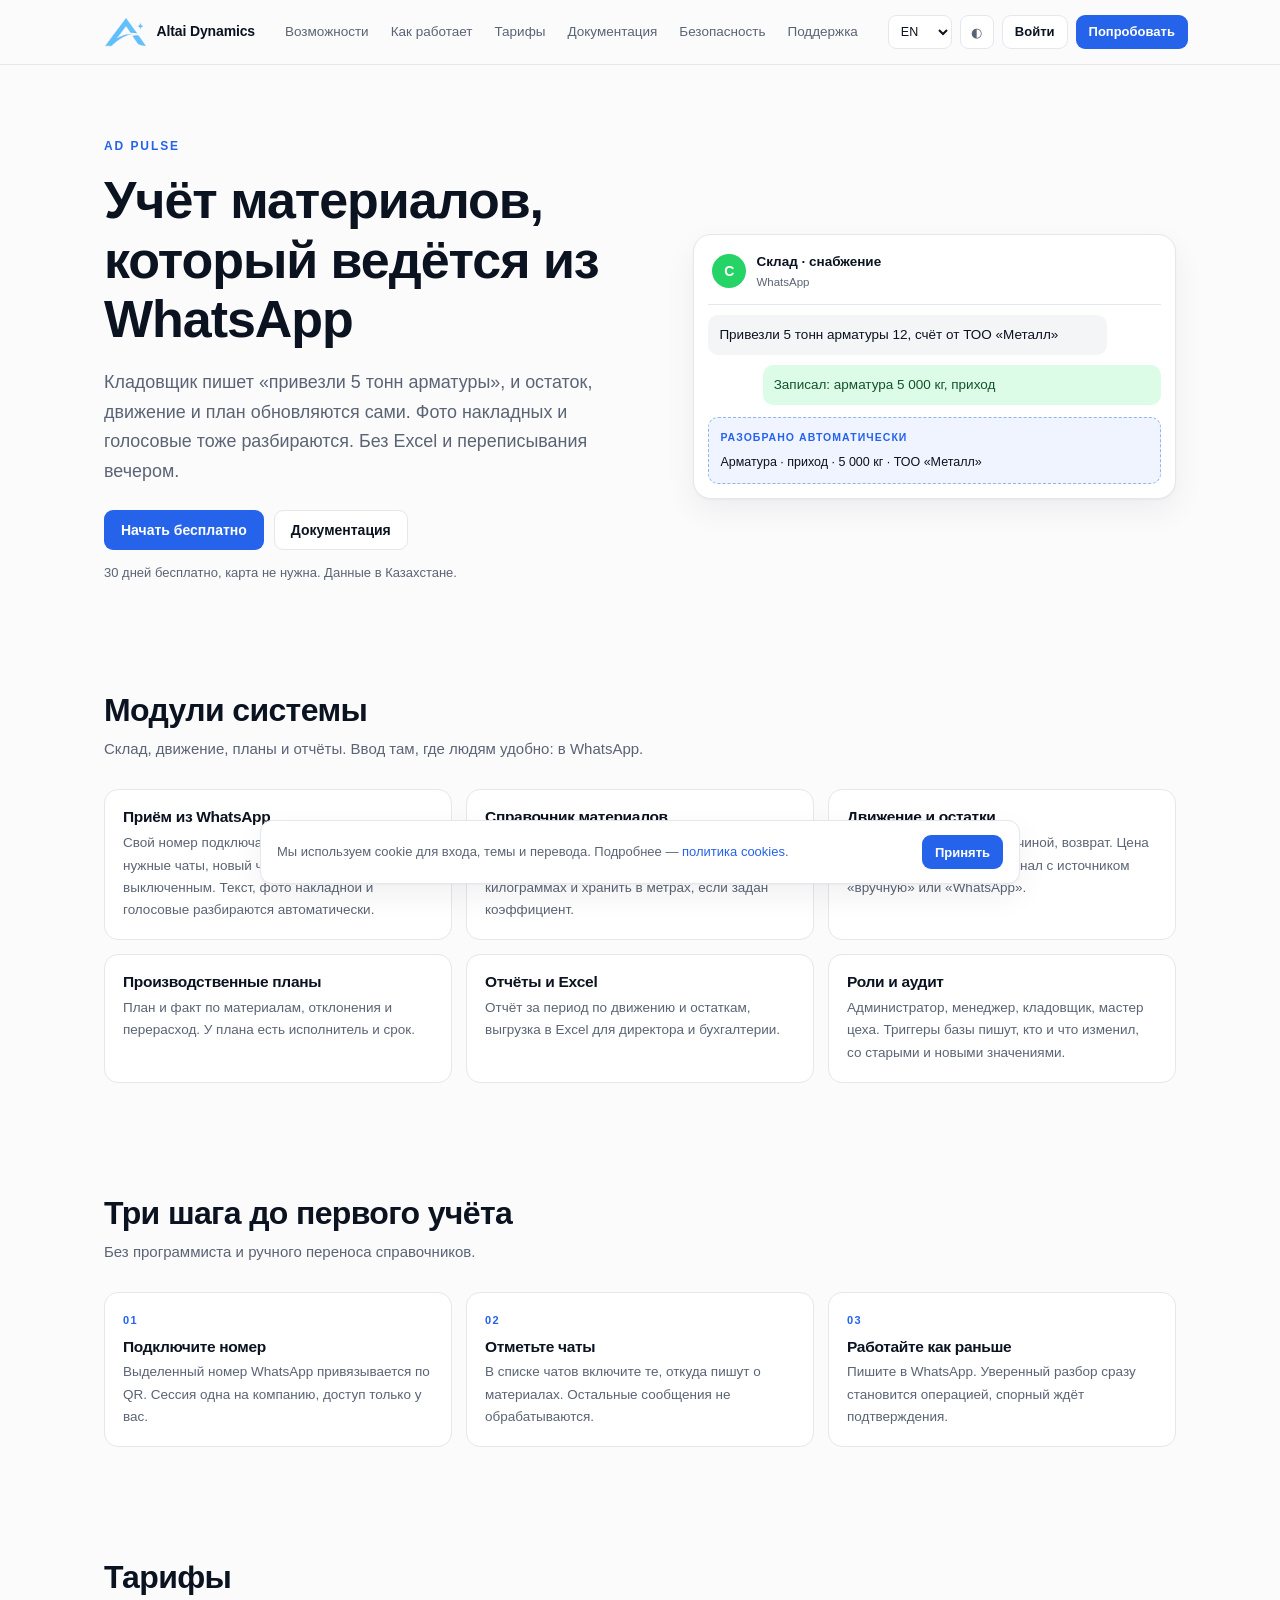
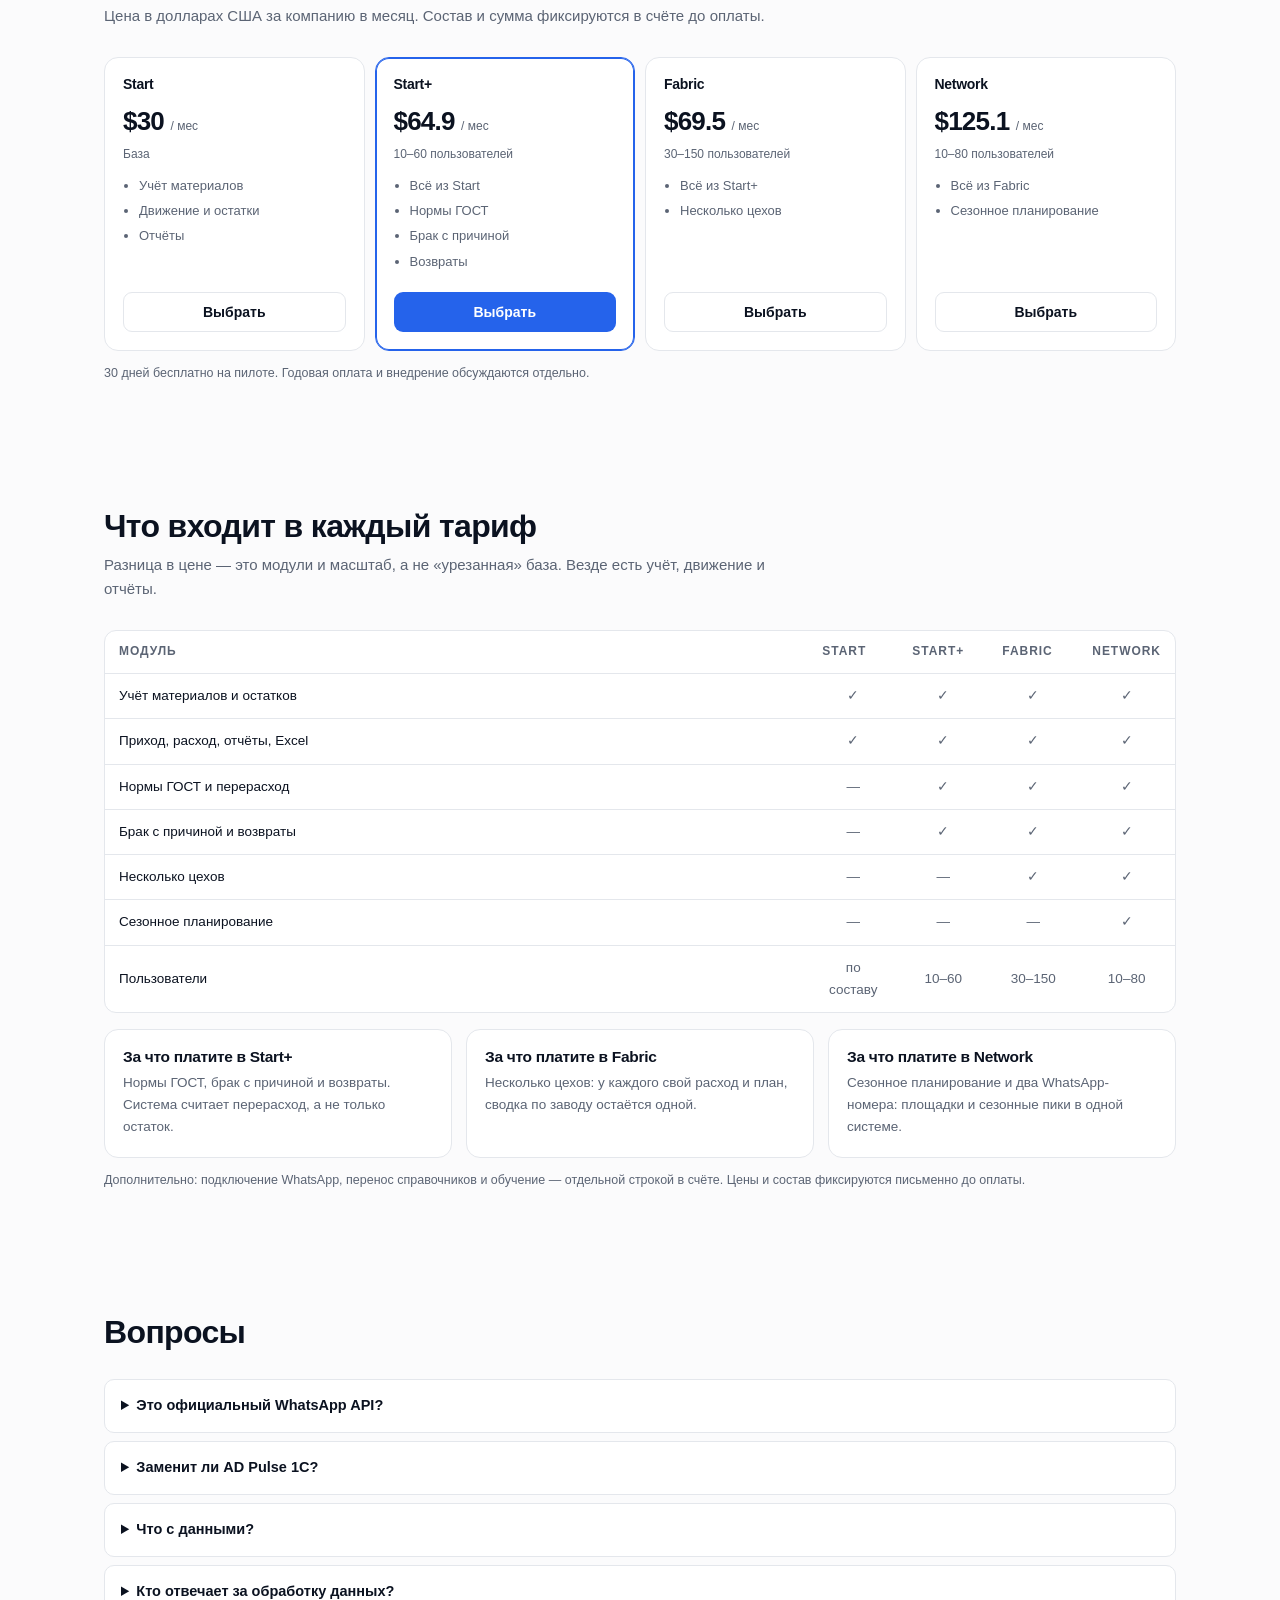
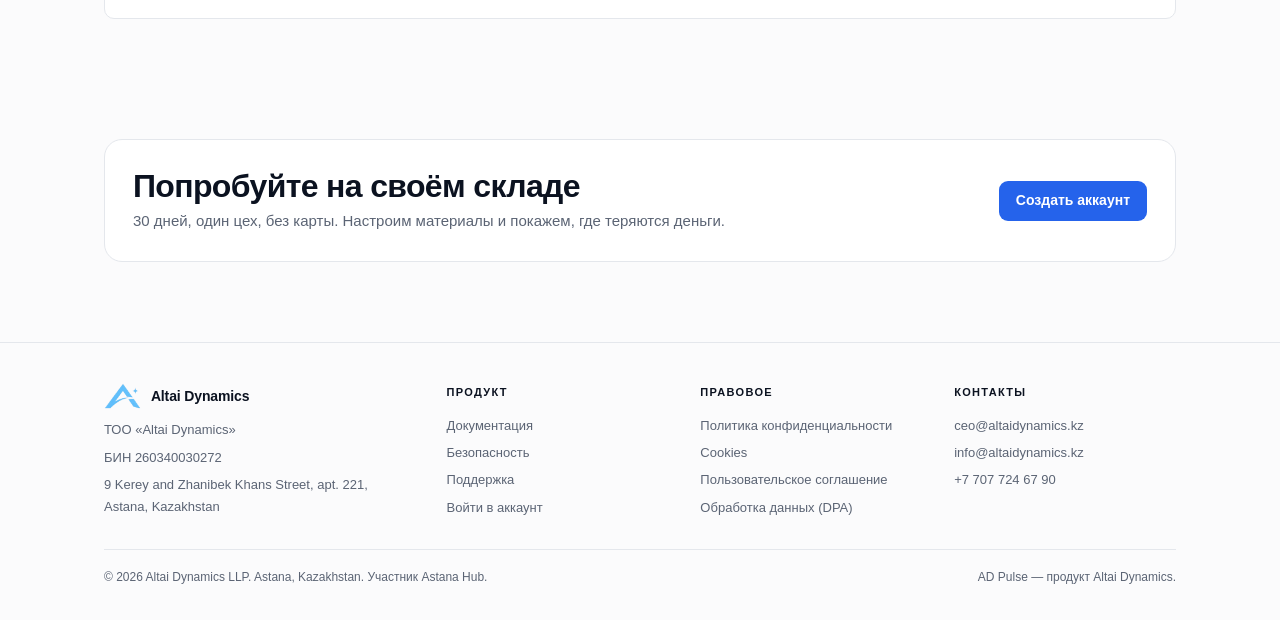
==== commit 2eced628: "Лендинг: сравнение тарифов и ценность старших планов" ====
--- a/index.html
+++ b/index.html
@@ -152,6 +152,34 @@
     <p class="pricing-note">30 дней бесплатно на пилоте. Годовая оплата и внедрение обсуждаются отдельно.</p>
   </section>
 
+
+  <section class="container section" id="compare">
+    <div class="section-head">
+      <h2>Что входит в каждый тариф</h2>
+      <p>Разница в цене — это модули и масштаб, а не «урезанная» база. Везде есть учёт, движение и отчёты.</p>
+    </div>
+    <div class="compare-wrap">
+      <table class="compare">
+        <thead><tr><th>Модуль</th><th>Start</th><th>Start+</th><th>Fabric</th><th>Network</th></tr></thead>
+        <tbody>
+          <tr><td>Учёт материалов и остатков</td><td>✓</td><td>✓</td><td>✓</td><td>✓</td></tr>
+          <tr><td>Приход, расход, отчёты, Excel</td><td>✓</td><td>✓</td><td>✓</td><td>✓</td></tr>
+          <tr><td>Нормы ГОСТ и перерасход</td><td>—</td><td>✓</td><td>✓</td><td>✓</td></tr>
+          <tr><td>Брак с причиной и возвраты</td><td>—</td><td>✓</td><td>✓</td><td>✓</td></tr>
+          <tr><td>Несколько цехов</td><td>—</td><td>—</td><td>✓</td><td>✓</td></tr>
+          <tr><td>Сезонное планирование</td><td>—</td><td>—</td><td>—</td><td>✓</td></tr>
+          <tr><td>Пользователи</td><td>по составу</td><td>10–60</td><td>30–150</td><td>10–80</td></tr>
+        </tbody>
+      </table>
+    </div>
+    <div class="grid-3" style="margin-top:16px">
+      <article class="card"><h3>За что платите в Start+</h3><p>Нормы ГОСТ, брак с причиной и возвраты. Система считает перерасход, а не только остаток.</p></article>
+      <article class="card"><h3>За что платите в Fabric</h3><p>Несколько цехов: у каждого свой расход и план, сводка по заводу остаётся одной.</p></article>
+      <article class="card"><h3>За что платите в Network</h3><p>Сезонное планирование и два WhatsApp-номера: площадки и сезонные пики в одной системе.</p></article>
+    </div>
+    <p class="pricing-note">Дополнительно: подключение WhatsApp, перенос справочников и обучение — отдельной строкой в счёте. Цены и состав фиксируются письменно до оплаты.</p>
+  </section>
+
   <section class="container section faq">
     <div class="section-head"><h2>Вопросы</h2></div>
     <details><summary>Это официальный WhatsApp API?</summary><p>Нет. Номер подключается через собственный шлюз. Это дешевле, но WhatsApp может ограничить неофициальные подключения, поэтому нужен выделенный номер, а не основной канал снабжения.</p></details>
--- a/assets/styles.css
+++ b/assets/styles.css
@@ -259,3 +259,13 @@
   .cta-band { padding: 20px; }
   .cta-band .btn { width: 100%; }
 }
+
+/* Comparison table */
+.compare-wrap { overflow-x: auto; border: 1px solid var(--border); border-radius: 12px; background: var(--card); }
+.compare { width: 100%; border-collapse: collapse; font-size: 13.5px; min-width: 640px; }
+.compare th, .compare td { text-align: left; padding: 11px 14px; border-bottom: 1px solid var(--border); }
+.compare th { font-size: 12px; text-transform: uppercase; letter-spacing: .08em; color: var(--muted); font-weight: 600; }
+.compare td { color: var(--muted); }
+.compare td:first-child { color: var(--text); }
+.compare tr:last-child td { border-bottom: 0; }
+.compare td:not(:first-child) { text-align: center; width: 90px; }
